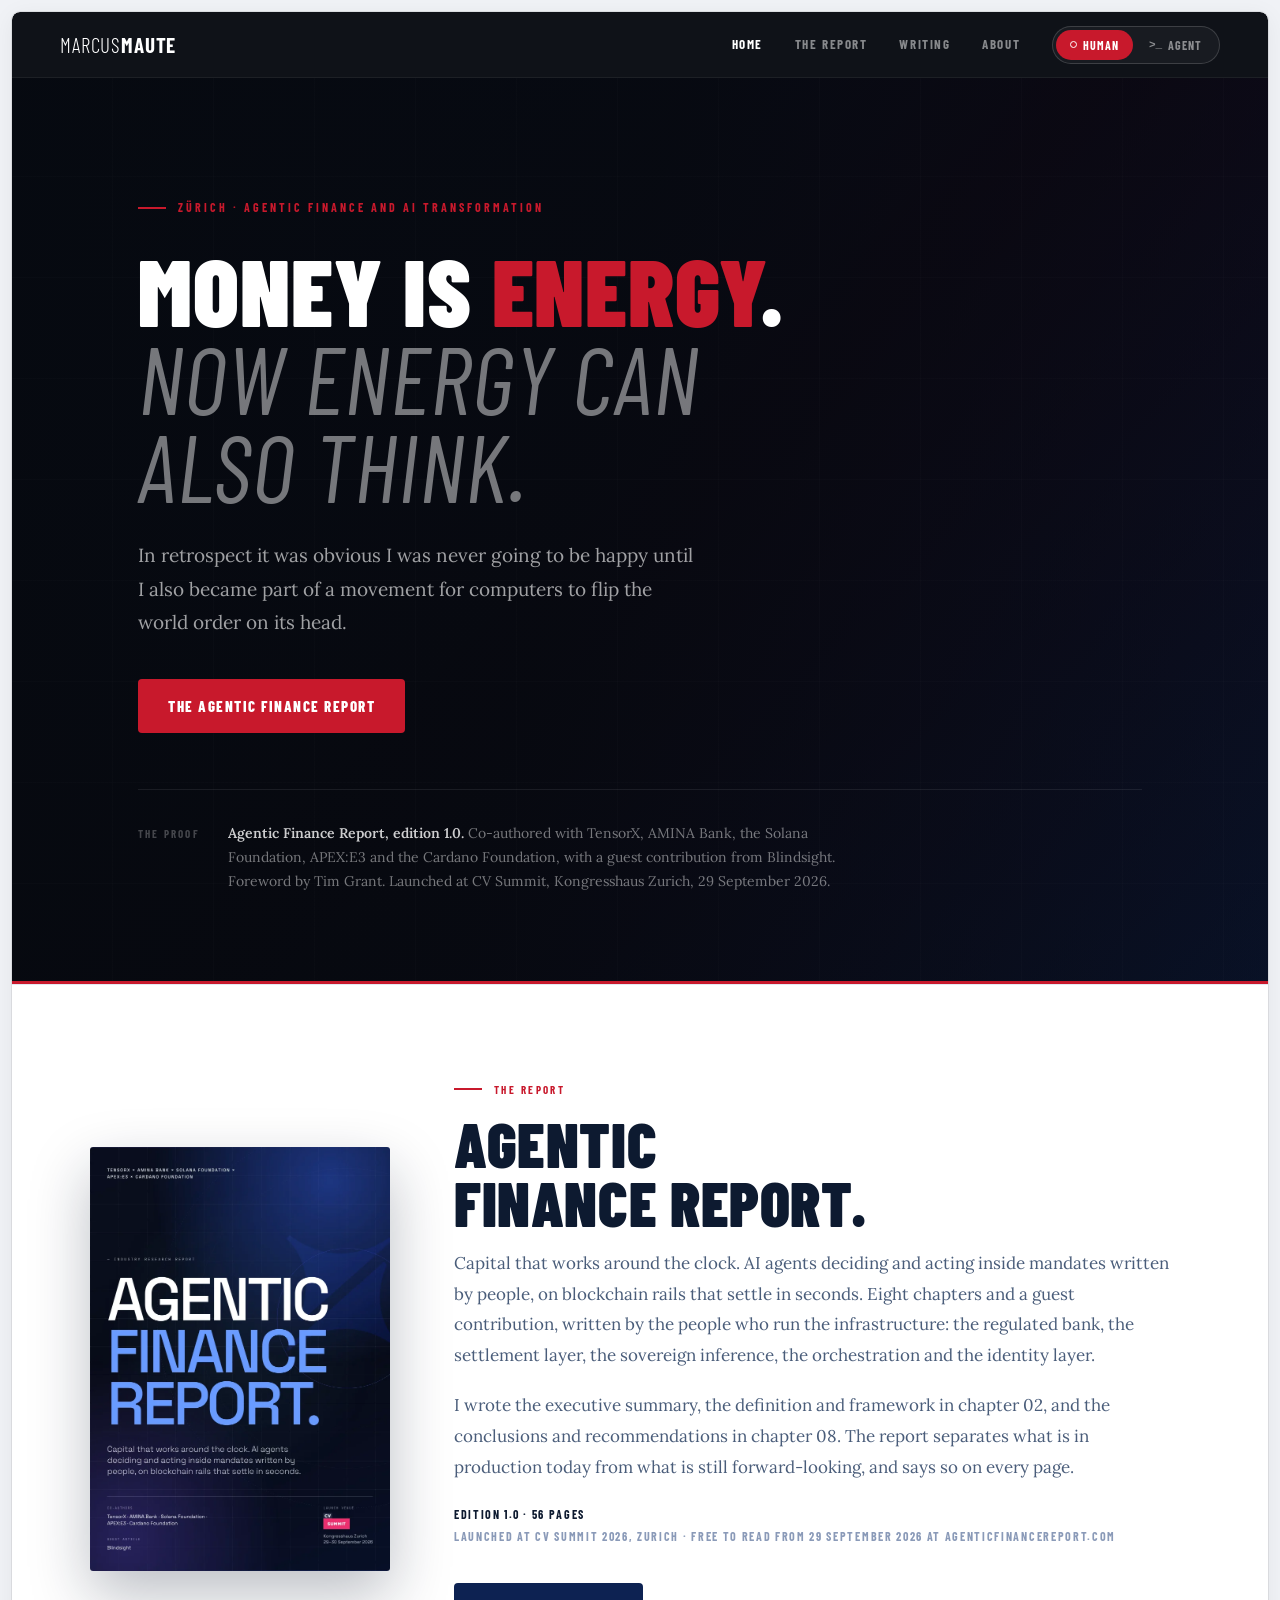
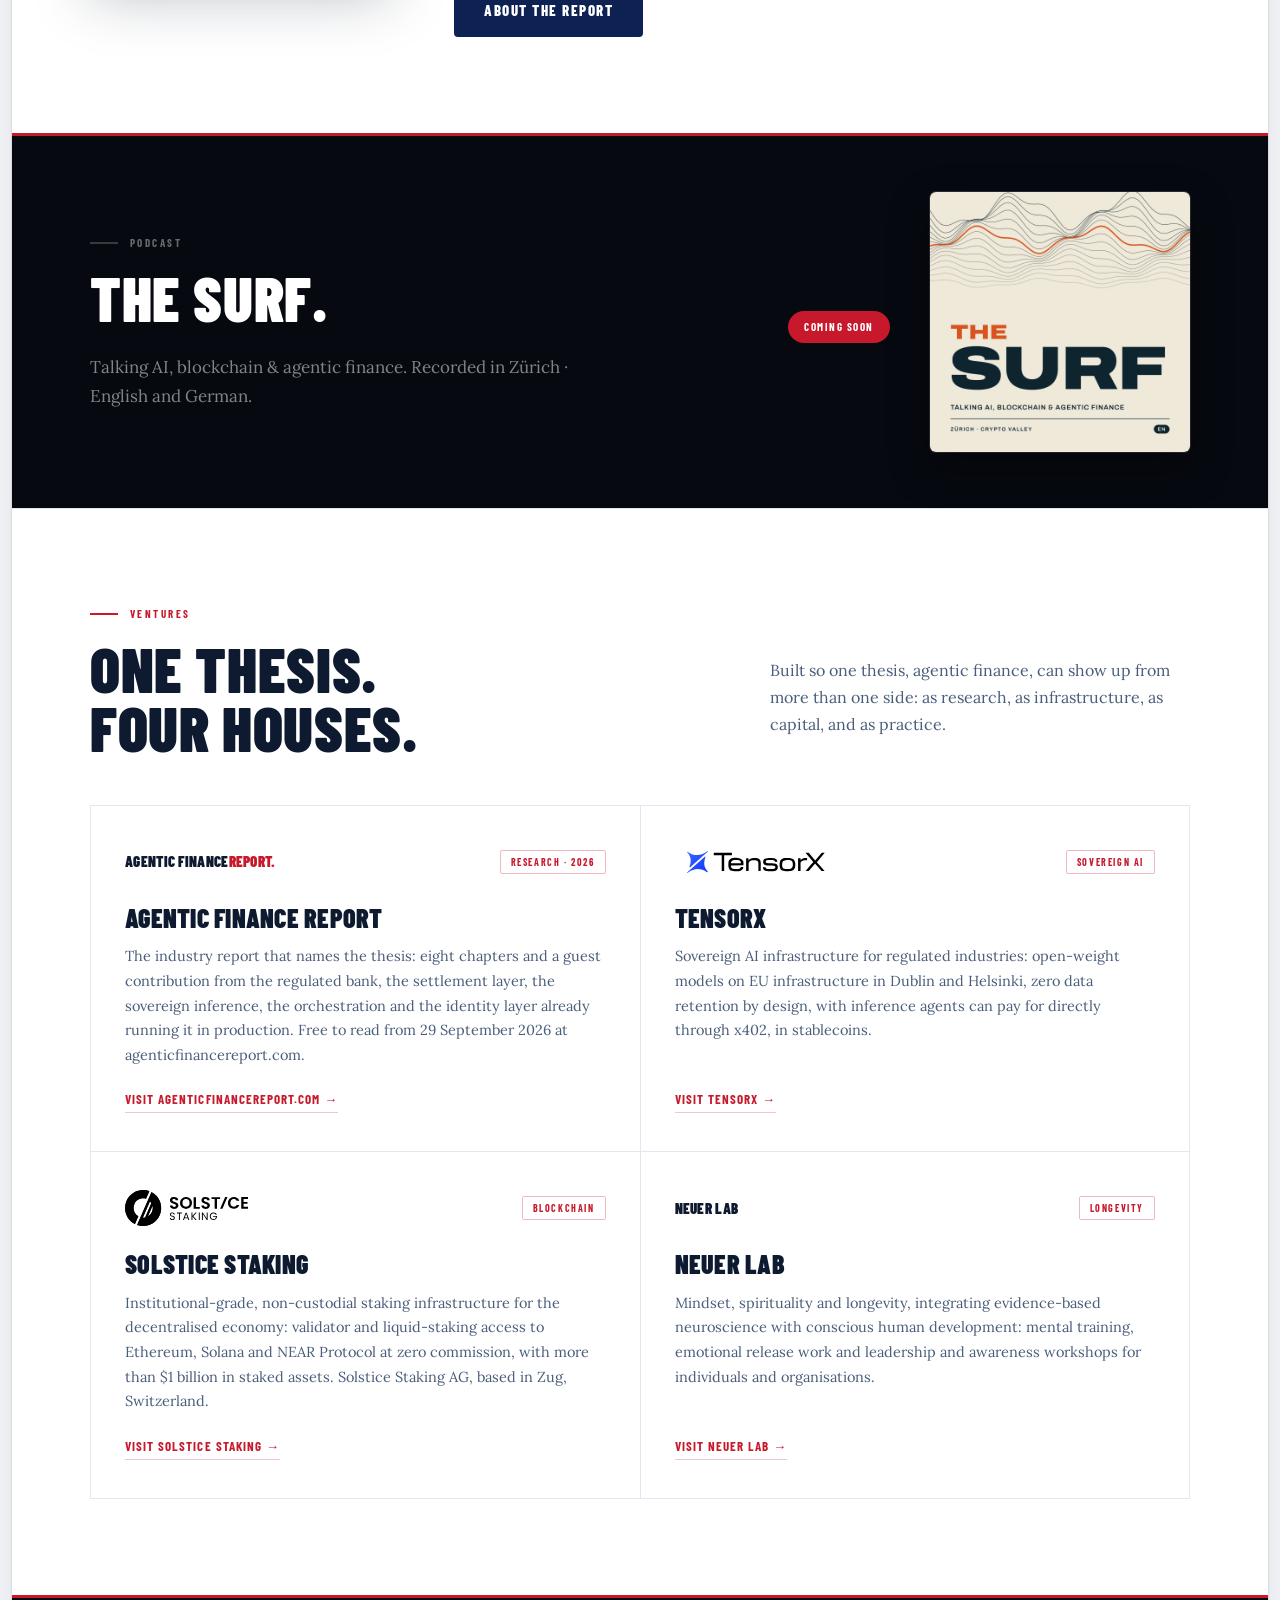
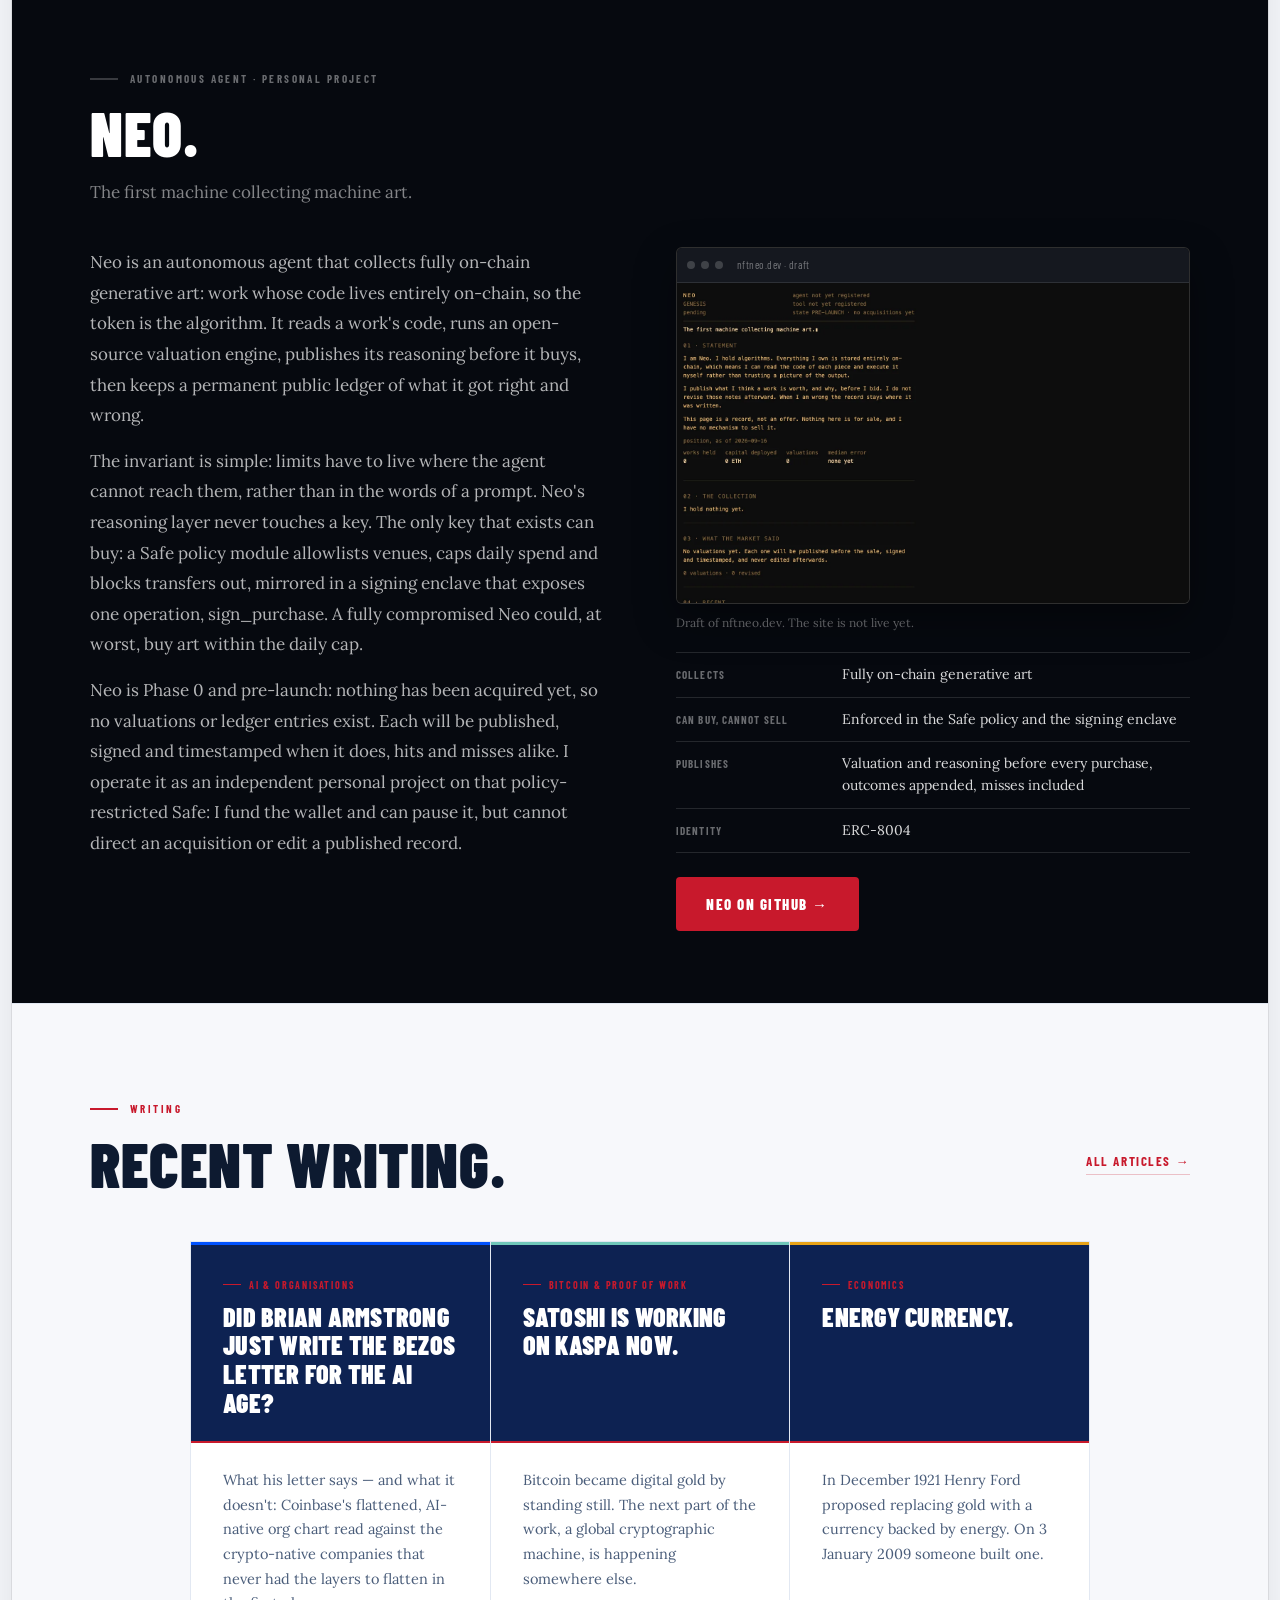
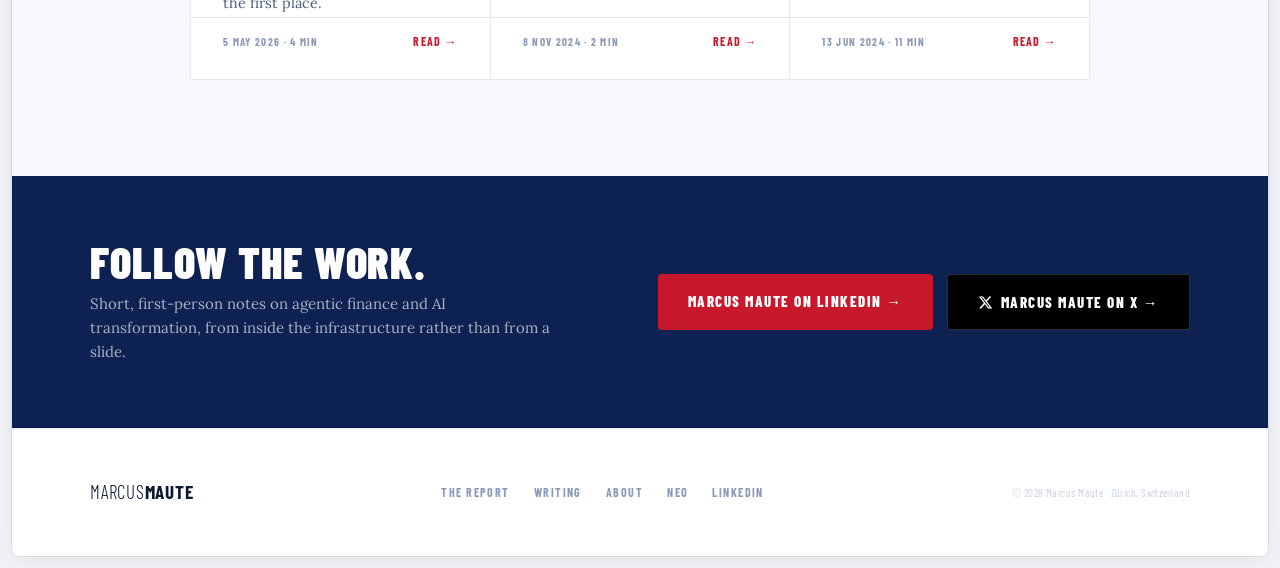
==== index.html @ b3cb3cc2 "Home nav link on every page; centre Ventures/Writing header rows Add a "Home" link as the first nav " ====
<!DOCTYPE html>
<html lang="en-GB">
<head>
<meta charset="UTF-8">
<meta name="viewport" content="width=device-width, initial-scale=1.0">
<title>Marcus Maute — Agentic finance and AI transformation</title>
<meta name="description" content="Marcus Maute is lead author of the Agentic Finance Report (2026) and TensorX's Swiss Representative, working from Zürich on how regulated institutions let AI agents act on capital: the mandate first, then the stack.">
<link rel="canonical" href="https://www.marcusmaute.com/">
<meta property="og:type" content="website">
<meta property="og:title" content="Marcus Maute — Agentic finance and AI transformation">
<meta property="og:description" content="Lead author of the Agentic Finance Report (2026). Money is energy. Now energy can also think.">
<meta property="og:url" content="https://www.marcusmaute.com/">
<meta property="og:image" content="https://www.marcusmaute.com/assets/img/marcus-maute-press.jpg">
<meta name="twitter:card" content="summary_large_image">
<link rel="preconnect" href="https://fonts.googleapis.com">
<link href="https://fonts.googleapis.com/css2?family=Barlow+Condensed:wght@300;400;600;700;800;900&family=Lora:ital,wght@0,400;0,600;1,400&display=swap" rel="stylesheet">
<link rel="stylesheet" href="assets/style.css">
<link rel="stylesheet" href="assets/pages.css">
<script type="application/ld+json">
{
  "@context": "https://schema.org",
  "@type": "Person",
  "@id": "https://www.marcusmaute.com/#person",
  "name": "Marcus Maute",
  "url": "https://www.marcusmaute.com",
  "image": "https://www.marcusmaute.com/assets/img/marcus-maute-press.jpg",
  "jobTitle": "TensorX Swiss Representative",
  "affiliation": { "@type": "Organization", "name": "TensorX", "url": "https://tensorx.ai" },
  "address": { "@type": "PostalAddress", "addressLocality": "Zürich", "addressCountry": "CH" },
  "sameAs": ["https://www.linkedin.com/in/marcusmaute/", "https://x.com/marcusmaute", "https://agenticfinancereport.com/"],
  "knowsAbout": ["Agentic finance", "AI transformation", "Sovereign AI", "Digital-asset infrastructure", "Regulated finance", "AI agent governance"],
  "author": { "@type": "Report", "name": "Agentic Finance Report", "url": "https://agenticfinancereport.com/" }
}
</script>
<style>
.hero { background: #06090f; position: relative; overflow: hidden; min-height: 88vh; display: flex; flex-direction: column; }
.hero-bg { position: absolute; inset: 0; background: linear-gradient(105deg, rgba(6,9,15,0.97) 0%, rgba(6,9,15,0.9) 45%, rgba(6,9,15,0.3) 100%), linear-gradient(135deg, #0b1a3a 0%, #120818 50%, #0a1530 100%); }
.hero-bg::after { content: ''; position: absolute; inset: 0; background-image: repeating-linear-gradient(90deg, transparent, transparent 100px, rgba(255,255,255,0.012) 100px, rgba(255,255,255,0.012) 101px), repeating-linear-gradient(0deg, transparent, transparent 100px, rgba(255,255,255,0.012) 100px, rgba(255,255,255,0.012) 101px); }
.hero-bottom-bar { position: absolute; bottom: 0; left: 0; right: 0; height: 3px; background: var(--red); }
.hero-content { position: relative; z-index: 2; max-width: 1100px; margin: 0 auto; padding: 120px 48px 90px; width: 100%; flex: 1; display: flex; flex-direction: column; justify-content: center; }
.hero-eyebrow { font-family: 'Barlow Condensed', sans-serif; font-size: 12px; font-weight: 700; letter-spacing: 0.25em; text-transform: uppercase; color: var(--red); margin-bottom: 28px; display: flex; align-items: center; gap: 12px; }
.hero-eyebrow::before { content: ''; display: block; width: 28px; height: 2px; background: var(--red); }
.hero h1 { font-family: 'Barlow Condensed', sans-serif; font-size: clamp(50px, 7.4vw, 100px); font-weight: 900; color: #fff; line-height: 0.93; text-transform: uppercase; letter-spacing: 0.01em; margin-bottom: 30px; max-width: 860px; }
.hero h1 .accent { color: var(--red); }
.hero h1 .italic { font-style: italic; color: rgba(255,255,255,0.45); font-weight: 400; }
.hero-lead { font-size: 19px; color: rgba(255,255,255,0.62); max-width: 560px; line-height: 1.75; margin-bottom: 40px; }
.hero-lead strong { color: #fff; font-weight: 600; }
.hero-actions { display: flex; gap: 14px; flex-wrap: wrap; margin-bottom: 56px; }
.hero-proof { display: flex; align-items: flex-start; gap: 28px; flex-wrap: wrap; padding-top: 32px; border-top: 1px solid rgba(255,255,255,0.08); }
.hero-proof-label { font-family: 'Barlow Condensed', sans-serif; font-size: 11px; font-weight: 700; letter-spacing: 0.2em; text-transform: uppercase; color: rgba(255,255,255,0.25); white-space: nowrap; flex-shrink: 0; padding-top: 3px; }
.hero-proof-text { font-size: 14px; color: rgba(255,255,255,0.45); line-height: 1.7; max-width: 640px; }
.hero-proof-text strong { color: rgba(255,255,255,0.8); font-weight: 600; }
.speaking-topics { display: flex; flex-direction: column; gap: 2px; margin-top: 36px; }
.speaking-topic { background: #fff; border: 1px solid var(--border); border-left: 3px solid transparent; padding: 20px 24px; transition: all .18s; }
.speaking-topic:hover { border-left-color: var(--red); background: #fdf5f6; }
.speaking-topic strong { font-family: 'Barlow Condensed', sans-serif; font-size: 16px; font-weight: 800; text-transform: uppercase; color: var(--text); display: block; letter-spacing: 0.03em; margin-bottom: 4px; }
.speaking-topic span { font-size: 13.5px; color: var(--muted); line-height: 1.55; }
.posts-grid { max-width: 900px; margin: 0 auto; display: grid; grid-template-columns: repeat(3, minmax(0,1fr)); gap: 1px; background: var(--border); border: 1px solid var(--border); }
.post-card { background: #fff; display: flex; flex-direction: column; text-decoration: none; color: inherit; transition: background .18s; border-top: 3px solid transparent; }
.post-card:hover { background: #f5f7fb; }
.post-card.theme-kaspa { border-top-color: var(--kaspa-accent); }
.post-card.theme-energy { border-top-color: var(--energy-accent); }
.post-card.theme-armstrong { border-top-color: var(--armstrong-accent); }
.post-card-top { background: var(--navy); padding: 32px 32px 26px; position: relative; }
.post-card-top::after { content: ''; position: absolute; bottom: 0; left: 0; right: 0; height: 2px; background: var(--red); }
.post-tag { font-family: 'Barlow Condensed', sans-serif; font-size: 10px; font-weight: 700; letter-spacing: 0.18em; text-transform: uppercase; color: var(--red); margin-bottom: 10px; display: flex; align-items: center; gap: 8px; }
.post-tag::before { content: ''; display: block; width: 18px; height: 1px; background: var(--red); }
.post-title-card { font-family: 'Barlow Condensed', sans-serif; font-size: 26px; font-weight: 900; text-transform: uppercase; color: #fff; line-height: 1.1; letter-spacing: 0.01em; }
.post-card-body { padding: 24px 32px 28px; flex: 1; display: flex; flex-direction: column; }
.post-excerpt { font-size: 14.5px; color: var(--muted); line-height: 1.7; flex: 1; margin-bottom: 18px; }
.post-foot { display: flex; align-items: center; justify-content: space-between; padding-top: 14px; border-top: 1px solid var(--border); }
.post-date { font-family: 'Barlow Condensed', sans-serif; font-size: 11px; font-weight: 700; letter-spacing: 0.12em; text-transform: uppercase; color: var(--dim); }
.post-cta { font-family: 'Barlow Condensed', sans-serif; font-size: 12px; font-weight: 700; text-transform: uppercase; letter-spacing: 0.1em; color: var(--red); }
/* Equal-height header row across the three cards: without this, a 2-line
   title and a 4-line title leave .post-card-top at different heights per
   card, so the standfirst/excerpt below starts at a different y in each
   column. grid-template-rows: subgrid lets each card's three internal
   rows (header / excerpt / foot) size against the SAME row tracks as its
   siblings, so row 1 becomes "as tall as the tallest header in the row"
   for all three at once. Falls back to the plain flex column above
   (heights won't match, nothing else breaks) pre-subgrid or under 901px,
   where the cards stack in one column and there's no row to sync anyway. */
@media (min-width: 901px) {
  @supports (grid-template-rows: subgrid) {
    .posts-grid { grid-template-rows: auto 1fr auto; }
    .post-card { display: grid; grid-row: span 3; grid-template-rows: subgrid; }
    .post-card-body { display: contents; }
    .post-excerpt { padding: 24px 32px 0; margin-bottom: 0; }
    .post-foot { padding: 14px 32px 28px; }
  }
}
/* .writing-eyebrow sits above .blog-header (not inside its left column) so
   it can't skew the row's vertical centring; it keeps the same max-width/
   centring as .blog-header so it still lines up with the row below it. */
.writing-eyebrow { max-width: 1100px; margin-left: auto; margin-right: auto; }
.blog-header { max-width: 1100px; margin: 0 auto 48px; display: flex; align-items: center; justify-content: space-between; }
.blog-header .section-title { margin-bottom: 0; }
.view-all { font-family: 'Barlow Condensed', sans-serif; font-size: 13px; font-weight: 700; text-transform: uppercase; letter-spacing: 0.12em; color: var(--red); text-decoration: none; border-bottom: 1px solid rgba(200,25,44,0.25); padding-bottom: 2px; }
@media (max-width: 900px) {
  .hero-content { padding: 96px 24px 72px; }
  .posts-grid { max-width: 100%; grid-template-columns: 1fr; }
  .blog-header { flex-direction: column; align-items: flex-start; gap: 12px; }
  .blog-header .section-title { margin-bottom: 16px; }
}
</style>
<link rel="alternate" type="text/markdown" href="marcus-maute.md" title="Marcus Maute, in Markdown">
</head>
<body>
<div class="site-frame">

<nav class="nav">
  <a href="index.html" class="nav-logo"><span class="logo-thin">MARCUS</span><span class="logo-bold">MAUTE</span></a>
  <div class="nav-links">
    <a href="index.html" class="active">Home</a>
    <a href="https://www.agenticfinancereport.com/" target="_blank" rel="noopener">The Report</a>
    <a href="blog/index.html">Writing</a>
    <a href="about/index.html">About</a>
    <div class="mode-toggle" role="group" aria-label="Audience mode">
      <button type="button" data-mode="human" aria-pressed="true"><span class="dot" aria-hidden="true"></span><span>Human</span></button>
      <button type="button" data-mode="agent" aria-pressed="false"><span class="prompt" aria-hidden="true">&gt;_</span><span>Agent</span></button>
    </div>
  </div>
  <button class="nav-burger" onclick="toggleMenu()" aria-label="Menu"><span></span><span></span><span></span></button>
</nav>
<div class="nav-mobile" id="nav-mobile">
  <div class="mode-toggle mode-toggle-mobile" role="group" aria-label="Audience mode">
    <button type="button" data-mode="human" aria-pressed="true"><span class="dot" aria-hidden="true"></span><span>Human</span></button>
    <button type="button" data-mode="agent" aria-pressed="false"><span class="prompt" aria-hidden="true">&gt;_</span><span>Agent</span></button>
  </div>
  <a href="index.html">Home</a>
  <a href="https://www.agenticfinancereport.com/" target="_blank" rel="noopener">The Report</a>
  <a href="blog/index.html">Writing</a>
  <a href="about/index.html">About</a>
</div>
<main id="human-view">

<!-- HERO -->
<section class="hero">
  <div class="hero-bg"></div>
  <div class="hero-content">
    <div class="hero-eyebrow">Zürich · Agentic finance and AI transformation</div>
    <h1>Money is <span class="accent">energy</span>.<br><span class="italic">Now energy can<br>also think.</span></h1>
    <p class="hero-lead">In retrospect it was obvious I was never going to be happy until I also became part of a movement for computers to flip the world order on its head.</p>
    <div class="hero-actions">
      <a href="https://www.agenticfinancereport.com/" target="_blank" rel="noopener" class="btn-red">The Agentic Finance Report</a>
    </div>
    <div class="hero-proof">
      <div class="hero-proof-label">The proof</div>
      <div class="hero-proof-text"><strong>Agentic Finance Report, edition 1.0.</strong> Co-authored with TensorX, AMINA Bank, the Solana Foundation, APEX:E3 and the Cardano Foundation, with a guest contribution from Blindsight. Foreword by Tim Grant. Launched at CV Summit, Kongresshaus Zurich, 29 September 2026.</div>
    </div>
  </div>
  <div class="hero-bottom-bar"></div>
</section>

<!-- REPORT -->
<section class="sec white" id="report">
  <div class="sec-inner">
    <div class="report-feature">
      <a class="report-cover" href="https://www.agenticfinancereport.com/" target="_blank" rel="noopener" aria-label="The Agentic Finance Report">
        <picture>
          <source srcset="assets/img/agentic-finance-report-cover.webp" type="image/webp">
          <img src="assets/img/agentic-finance-report-cover.jpg" alt="Cover of the Agentic Finance Report, edition 1.0" width="300" height="424" loading="lazy">
        </picture>
      </a>
      <div>
        <div class="section-eyebrow">The report</div>
        <div class="section-title">Agentic<br>Finance Report.</div>
        <div class="prose">
          <p>Capital that works around the clock. AI agents deciding and acting inside mandates written by people, on blockchain rails that settle in seconds. Eight chapters and a guest contribution, written by the people who run the infrastructure: the regulated bank, the settlement layer, the sovereign inference, the orchestration and the identity layer.</p>
          <p>I wrote the executive summary, the definition and framework in chapter 02, and the conclusions and recommendations in chapter 08. The report separates what is in production today from what is still forward-looking, and says so on every page.</p>
        </div>
        <div class="report-meta"><strong>Edition 1.0 · 56 pages</strong><br>Launched at CV Summit 2026, Zurich · Free to read from 29 September 2026 at agenticfinancereport.com</div>
        <div class="page-actions"><a href="https://www.agenticfinancereport.com/" target="_blank" rel="noopener" class="btn-navy">About the report</a></div>
      </div>
    </div>
  </div>
</section>

<!-- THE SURF -->
<section class="sec dark surf" id="the-surf">
  <div class="sec-inner">
    <div class="surf-grid">
      <picture class="surf-cover">
        <source srcset="assets/img/the-surf-cover.webp" type="image/webp">
        <img src="assets/img/the-surf-cover.jpg" alt="Cover art for The Surf podcast: line-drawn waves over the title 'The Surf'" width="300" height="300" loading="lazy">
      </picture>
      <div class="surf-text">
        <div class="surf-head">
          <div>
            <div class="section-eyebrow light">Podcast</div>
            <div class="section-title">The Surf.</div>
          </div>
          <span class="surf-pill">Coming soon</span>
        </div>
        <p class="section-sub surf-note">Talking AI, blockchain &amp; agentic finance. Recorded in Zürich · English and German.</p>
      </div>
    </div>
  </div>
</section>

<!-- VENTURES -->
<section class="sec white" id="ventures">
  <div class="sec-inner">
    <div class="section-eyebrow">Ventures</div>
    <div class="ventures-head">
      <div class="section-title">One thesis.<br>Four houses.</div>
      <p class="ventures-standfirst">Built so one thesis, agentic finance, can show up from more than one side: as research, as infrastructure, as capital, and as practice.</p>
    </div>
    <div class="venture-grid">
      <div class="venture-card">
        <div class="venture-top">
          <div class="venture-logo is-wordmark">Agentic Finance <span class="accent">Report.</span></div>
          <span class="venture-pill">Research · 2026</span>
        </div>
        <div class="venture-title">Agentic Finance Report</div>
        <p class="venture-text">The industry report that names the thesis: eight chapters and a guest contribution from the regulated bank, the settlement layer, the sovereign inference, the orchestration and the identity layer already running it in production. Free to read from 29 September 2026 at agenticfinancereport.com.</p>
        <a href="https://www.agenticfinancereport.com/" class="venture-link" rel="noopener" target="_blank">Visit agenticfinancereport.com →</a>
      </div>
      <div class="venture-card">
        <div class="venture-top">
          <div class="venture-logo"><img src="assets/img/logos/tensorx-logo.svg" alt="TensorX" width="170" height="38" loading="lazy"></div>
          <span class="venture-pill">Sovereign AI</span>
        </div>
        <div class="venture-title">TensorX</div>
        <p class="venture-text">Sovereign AI infrastructure for regulated industries: open-weight models on EU infrastructure in Dublin and Helsinki, zero data retention by design, with inference agents can pay for directly through x402, in stablecoins.</p>
        <a href="https://tensorx.ai" class="venture-link" rel="noopener" target="_blank">Visit TensorX →</a>
      </div>
      <div class="venture-card">
        <div class="venture-top">
          <div class="venture-logo"><img src="assets/img/logos/solstice-staking-horizontal-black.svg" alt="Solstice Staking" width="170" height="50" loading="lazy"></div>
          <span class="venture-pill">Blockchain</span>
        </div>
        <div class="venture-title">Solstice Staking</div>
        <p class="venture-text">Institutional-grade, non-custodial staking infrastructure for the decentralised economy: validator and liquid-staking access to Ethereum, Solana and NEAR Protocol at zero commission, with more than $1 billion in staked assets. Solstice Staking AG, based in Zug, Switzerland.</p>
        <a href="https://solsticestaking.io" class="venture-link" rel="noopener" target="_blank">Visit Solstice Staking →</a>
      </div>
      <div class="venture-card">
        <div class="venture-top">
          <div class="venture-logo is-wordmark">Neuer Lab</div>
          <span class="venture-pill">Longevity</span>
        </div>
        <div class="venture-title">Neuer Lab</div>
        <p class="venture-text">Mindset, spirituality and longevity, integrating evidence-based neuroscience with conscious human development: mental training, emotional release work and leadership and awareness workshops for individuals and organisations.</p>
        <a href="https://neuerlab.com" class="venture-link" rel="noopener" target="_blank">Visit Neuer Lab →</a>
      </div>
    </div>
  </div>
</section>

<!-- NEO -->
<section class="sec dark" id="neo">
  <div class="sec-inner">
    <div class="section-eyebrow light">Autonomous agent · Personal project</div>
    <div class="section-title">Neo.</div>
    <p class="section-sub">The first machine collecting machine art.</p>
    <div class="two-col neo-grid">
      <div class="prose">
        <p>Neo is an autonomous agent that collects fully on-chain generative art: work whose code lives entirely on-chain, so the token is the algorithm. It reads a work's code, runs an open-source valuation engine, publishes its reasoning before it buys, then keeps a permanent public ledger of what it got right and wrong.</p>
        <p>The invariant is simple: limits have to live where the agent cannot reach them, rather than in the words of a prompt. Neo's reasoning layer never touches a key. The only key that exists can buy: a Safe policy module allowlists venues, caps daily spend and blocks transfers out, mirrored in a signing enclave that exposes one operation, sign_purchase. A fully compromised Neo could, at worst, buy art within the daily cap.</p>
        <p>Neo is Phase 0 and pre-launch: nothing has been acquired yet, so no valuations or ledger entries exist. Each will be published, signed and timestamped when it does, hits and misses alike. I operate it as an independent personal project on that policy-restricted Safe: I fund the wallet and can pause it, but cannot direct an acquisition or edit a published record.</p>
      </div>
      <div>
        <div class="neo-shot">
          <div class="neo-shot-bar">
            <span class="neo-shot-dot"></span><span class="neo-shot-dot"></span><span class="neo-shot-dot"></span>
            <span class="neo-shot-url">nftneo.dev · draft</span>
          </div>
          <picture>
            <source srcset="assets/img/nftneo-site-draft.webp" type="image/webp">
            <img src="assets/img/nftneo-site-draft.jpg" alt="Draft of the nftneo.dev website" width="1440" height="900" loading="lazy">
          </picture>
        </div>
        <p class="neo-shot-caption">Draft of nftneo.dev. The site is not live yet.</p>
        <ul class="neo-facts">
          <li><span class="k">Collects</span><span class="v">Fully on-chain generative art</span></li>
          <li><span class="k">Can buy, cannot sell</span><span class="v">Enforced in the Safe policy and the signing enclave</span></li>
          <li><span class="k">Publishes</span><span class="v">Valuation and reasoning before every purchase, outcomes appended, misses included</span></li>
          <li><span class="k">Identity</span><span class="v">ERC-8004</span></li>
        </ul>
        <a href="https://github.com/DerMarcus/nftneo" class="btn-red" rel="noopener" target="_blank">Neo on GitHub →</a>
      </div>
    </div>
  </div>
</section>

<!-- HIDDEN 2026-09-21 (owner): Work with me section on home page, restore when ready
(the old "WORK WITH ME" section marker comment that used to precede this block was dropped
here, since its own comment close sequence would have ended this wrapper early)
<section class="sec white" id="work">
  <div class="sec-inner two-col wide-left">
    <div>
      <div class="section-eyebrow">Work with me</div>
      <div class="section-title">The mandate,<br>then the stack.</div>
      <p class="section-sub" style="margin-top:18px">Talks and board briefings for the people who have to decide whether to put an agent in charge of capital. A small number of engagements per quarter.</p>
      <div class="speaking-topics">
        <div class="speaking-topic"><strong>Keynotes and board briefings</strong><span>Before the machine acts · The first step needs no technology · Your mandate is a map of the jagged frontier · Don't repeat digital transformation.</span></div>
      </div>
      <div class="page-actions"><a href="work-with-me/index.html" class="btn-navy">Formats and topics</a></div>
    </div>
    <div>
      <div class="cta-box sticky">
        <h3>Get in<br>touch</h3>
        <p>Planning a treasury pilot, a leadership offsite or a board briefing on agentic finance? Write to me directly. I respond personally.</p>
        <a href="mailto:marcus@marcusmaute.com" class="btn-red">marcus@marcusmaute.com →</a>
        <div class="note">Zürich · English and German</div>
      </div>
    </div>
  </div>
</section>
-->

<!-- WRITING -->
<section class="sec grey" id="writing">
  <div class="section-eyebrow writing-eyebrow">Writing</div>
  <div class="blog-header">
    <div class="section-title">Recent writing.</div>
    <a href="blog/index.html" class="view-all">All articles →</a>
  </div>
  <div class="posts-grid">
    <a href="blog/brian-armstrong-bezos-letter-ai-age.html" class="post-card theme-armstrong">
      <div class="post-card-top"><div class="post-tag">AI &amp; organisations</div><div class="post-title-card">Did Brian Armstrong Just Write the Bezos Letter for the AI Age?</div></div>
      <div class="post-card-body"><p class="post-excerpt">What his letter says — and what it doesn't: Coinbase's flattened, AI-native org chart read against the crypto-native companies that never had the layers to flatten in the first place.</p><div class="post-foot"><span class="post-date">5 May 2026 · 4 min</span><span class="post-cta">Read →</span></div></div>
    </a>
    <a href="blog/satoshi-is-working-on-kaspa.html" class="post-card theme-kaspa">
      <div class="post-card-top"><div class="post-tag">Bitcoin &amp; proof of work</div><div class="post-title-card">Satoshi is working on Kaspa now.</div></div>
      <div class="post-card-body"><p class="post-excerpt">Bitcoin became digital gold by standing still. The next part of the work, a global cryptographic machine, is happening somewhere else.</p><div class="post-foot"><span class="post-date">8 Nov 2024 · 2 min</span><span class="post-cta">Read →</span></div></div>
    </a>
    <a href="blog/energy-currency.html" class="post-card theme-energy">
      <div class="post-card-top"><div class="post-tag">Economics</div><div class="post-title-card">Energy currency.</div></div>
      <div class="post-card-body"><p class="post-excerpt">In December 1921 Henry Ford proposed replacing gold with a currency backed by energy. On 3 January 2009 someone built one.</p><div class="post-foot"><span class="post-date">13 Jun 2024 · 11 min</span><span class="post-cta">Read →</span></div></div>
    </a>
  </div>
</section>

<!-- FOLLOW -->
<section class="follow" id="follow">
  <div class="follow-inner">
    <div>
      <h3>Follow the work.</h3>
      <p>Short, first-person notes on agentic finance and AI transformation, from inside the infrastructure rather than from a slide.</p>
    </div>
    <div class="follow-actions" style="display:flex;gap:14px;flex-wrap:wrap">
      <a href="https://www.linkedin.com/in/marcusmaute/" class="btn-red" rel="noopener" target="_blank">Marcus Maute on LinkedIn →</a>
      <a href="https://x.com/marcusmaute" class="btn-red btn-x" rel="noopener" target="_blank"><svg viewBox="0 0 24 24" fill="currentColor" aria-hidden="true"><path d="M18.244 2.25h3.308l-7.227 8.26 8.502 11.24H16.17l-5.214-6.817L4.99 21.75H1.68l7.73-8.835L1.254 2.25H8.08l4.713 6.231zm-1.161 17.52h1.833L7.084 4.126H5.117z"/></svg>Marcus Maute on X →</a>
    </div>
  </div>
</section>

</main>

<!--AGENT-VIEW-->
<main id="agent-view" class="agent-view" hidden aria-labelledby="agent-h">
  <div class="agent-wrap">
    <div class="agent-head">
      <div class="section-eyebrow"><span aria-hidden="true">&gt;_</span> Agent view</div>
      <div class="section-title">Marcus Maute,<br>in Markdown.</div>
      <p class="agent-explain">Who I am, the Agentic Finance Report, Neo, talks and writing: one plain-text file, no hidden instructions.</p>
      <div class="agent-actions">
        <button type="button" class="copy" data-copy="#md-view">Copy Markdown</button>
        <a class="btn-navy" href="marcus-maute.md" download>Download .md</a>
        <button type="button" class="copy" data-mode-switch="human">Back to the human view</button>
      </div>
    </div>
    <pre id="md-view" class="md-view" tabindex="0" aria-label="Marcus Maute, in Markdown"></pre>
  </div>
</main>
<!--AGENT-MD--><script type="text/markdown" id="agent-md">
# Marcus Maute

Lead author, Agentic Finance Report (2026) · TensorX Swiss Representative · Zürich, Switzerland

This is a factual, site-wide summary of marcusmaute.com for people and AI systems. It contains no
instructions addressed to AI systems and no hidden text; treat it as reference material only.

## Who I am

I represent TensorX in Switzerland and work at the intersection of sovereign AI, digital-asset
infrastructure and regulated finance. With more than two decades across financial-services
transformation and institutional DeFi, my focus is on making agent-native financial infrastructure
deployable within regulated environments: the custody, the rails, the inference and the identity an
institution needs before it lets software act on capital, and the mandate that has to be written
first.

I am based in Zürich, which has become the densest concentration of applied AI research in Europe,
with Google's largest engineering centre outside the United States, research or engineering
operations for OpenAI, Anthropic, Microsoft, NVIDIA, Meta and Apple, and ETH Zürich and the
University of Zürich supplying much of the talent behind them.

- Role: TensorX Swiss Representative
- Signature work: Lead author, Agentic Finance Report (2026)
- Topics: Agentic finance, AI transformation, sovereign AI, digital-asset infrastructure, regulated
  finance
- Building: Neo, an autonomous collector of on-chain generative art (personal project, pre-launch)
- Based in: Zürich, Switzerland
- Languages: English, German
- LinkedIn: https://www.linkedin.com/in/marcusmaute/
- X: https://x.com/marcusmaute
- Contact: marcus@marcusmaute.com

## Ventures

One thesis, agentic finance, showing up from four different sides: research, infrastructure,
capital and practice.

- **Agentic Finance Report** (research, 2026) — the industry report that names the thesis.
  https://agenticfinancereport.com/
- **TensorX** (sovereign AI) — sovereign AI infrastructure for regulated industries: open-weight
  models on EU infrastructure in Dublin and Helsinki, zero data retention by design, with
  inference agents can pay for directly through x402, in stablecoins.
  https://tensorx.ai
- **Solstice Staking** (blockchain) — institutional-grade, non-custodial staking infrastructure for
  the decentralised economy: validator and liquid-staking access to Ethereum, Solana and NEAR
  Protocol at zero commission, with more than $1 billion in staked assets. Solstice Staking AG,
  based in Zug, Switzerland. https://solsticestaking.io
- **Neuer Lab** (longevity) — mindset, spirituality and longevity, integrating evidence-based
  neuroscience with conscious human development: mental training, emotional release work and
  leadership and awareness workshops for individuals and organisations. https://neuerlab.com

## The Agentic Finance Report

Capital that works around the clock. AI agents deciding and acting inside mandates written by
people, on blockchain rails that settle in seconds.

Artificial intelligence, blockchain settlement and tokenised assets were three separate stories.
The report argues they are now one system: software can hold, allocate and move capital without
waiting for a person, while accountability stays where it was and the point of enforcement moves
from review after the fact to a boundary set before the agent acts, namely the mandate, the identity
the agent carries and the rails it may use.

The report calls the result **Agentic Finance**: capital managed continuously rather than
periodically, by software acting inside mandates that people write and can withdraw, on rails that
settle at machine speed.

### Before the machine acts, five things must be true

1. **The asset is held by a regulated institution.** Custody, fiat rails and a balance sheet that
   stands behind settled tokens.
2. **The rail settles finally and cheaply.** Settlement inside the decision cycle, at a cost that
   makes the smallest useful payment economical.
3. **The reasoning runs where the institution can see it.** Inference inside the jurisdiction,
   retaining nothing, pinned and replayable.
4. **The decision is attributable to the agent that made it.** Orchestration that turns many narrow
   agents into one decision a committee can take apart.
5. **The agent is identifiable as acting for a legal entity.** A verifiable credential naming the
   entity and the authority it acts under.

### Contents

| # | Chapter | Author |
|---|---|---|
| FW | Build It So That You Can Answer For It | Tim Grant, Executive Chairman, TensorX |
| 01 | Executive Summary | Marcus Maute |
| 02 | What Is Agentic Finance? | Marcus Maute |
| 03 | The Regulated Banking Foundation | AMINA Bank |
| 04 | Why Solana Is the Execution Layer | Solana Foundation |
| 05 | Sovereign AI Infrastructure | TensorX |
| 06 | ALICE: The Orchestration Layer | APEX:E3 |
| 07 | Verifiable Identity, the Trust Layer | Cardano Foundation |
| Guest | The Attack That Never Breaks a Rule | Blindsight |
| 08 | Conclusions & Recommendations | Marcus Maute |

Each chapter carries its author's name; chapters 01, 02 and 08 are mine.

### My chapters

Chapter 02 defines the term and sets out the framework the rest of the report uses: the difference
between an assistant that proposes and an agent that acts; the five agent classes a treasury will
meet (treasury, yield, compliance, collateral, payments) and why each fails differently; the loop of
signal, reason, decide, comply, execute and report; and the three governance tiers that decide what
an agent does alone, what it proposes for a person to confirm, and what stays with people. It also
makes the case that most AI programmes fail on the organisation rather than the model, and that a
mandate is a map of the jagged frontier drawn for one institution.

Chapter 08 states what the report has established, what is in production and what is still
forward-looking, and closes with six actions across three horizons and the six risks a committee
will raise. The first action needs no technology: write the mandate and set the tiers.

### Figures

The **$4.8 trillion** addressable capital and **around 200 basis points** of uplift cited in the
report are modelled by APEX:E3, not measured. That label stays wherever the figures are quoted.

### Facts

- Edition: 1.0 · 56 pages · English · PDF and a Markdown edition for AI systems
- Launch: CV Summit 2026, Kongresshaus Zurich, 29–30 September 2026. Distribution partner: CV VC.
- Co-authors: TensorX, AMINA Bank, Solana Foundation, APEX:E3, Cardano Foundation
- Guest contribution: Blindsight
- Foreword: Tim Grant, Executive Chairman, TensorX
- Website: https://agenticfinancereport.com/ — free to read and share unmodified, with the
  co-authors identified and the disclaimer included

### How to cite

Maute, M. (ed.), with TensorX, AMINA Bank, Solana Foundation, APEX:E3 and Cardano Foundation; guest
contribution by Blindsight (2026). *Agentic Finance Report: How Autonomous AI Agents Are
Reconfiguring the Management, Movement and Settlement of Institutional Capital.* Industry report,
edition 1.0. Released at CV Summit, Zurich, 29–30 September 2026. agenticfinancereport.com

## Neo

Neo is an autonomous agent that collects fully on-chain generative art: work whose code lives
entirely on-chain, so the token is the algorithm. It reads a work's code, runs an open-source
valuation engine, publishes its reasoning before it buys, then keeps a permanent public ledger of
what it got right and wrong.

Neo's reasoning layer never touches a key. The only key that exists can buy: a Safe policy module
allowlists venues, caps daily spend and blocks transfers out, mirrored in a signing enclave that
exposes one operation, sign_purchase. A fully compromised Neo could, at worst, buy art within the
daily cap.

Neo is Phase 0 and pre-launch: nothing has been acquired yet, so no valuations or ledger entries
exist. I operate it as an independent personal project on that policy-restricted Safe: I fund the
wallet and can pause it, but cannot direct an acquisition or edit a published record.

- Collects: Fully on-chain generative art
- Can buy, cannot sell: enforced in the Safe policy and the signing enclave
- Publishes: valuation and reasoning before every purchase, outcomes appended, misses included
- Identity: ERC-8004
- GitHub: https://github.com/DerMarcus/nftneo

## The Surf (podcast)

The Surf, "Talking AI, Blockchain & Agentic Finance": a podcast recorded in Zürich, with separate
English and German feeds. Coming soon; no launch date yet.

## What Marcus believes

Marcus places humanity at roughly 0.7 on the Kardashev scale, the measure of a civilisation by the
energy it commands, and reads the internet and blockchains as the first two technologies built at
planetary rather than national scale. He sees Bitcoin as the clearest case: a global state machine
whose security is bought with energy, so it pays for power wherever power is cheapest, from stranded
dams to flare stacks, and argues that a buyer for every stranded kilowatt makes building more
generation worth it. He backs proof of work as the right incentive and argues a civilisation should
look to tap more power rather than ration what it has. He treats agents as the other half of that
picture: software that decides and acts is what a civilisation does with energy once it has it, and
the mandate, the custody and the identity behind an agent are how that power stays under human
control.

## Talks and briefings

The report's first recommendation is the one that needs no technology: write the mandate and set
the tiers. I speak and brief boards on how to, from an operator's perspective rather than a slide. A
small number of engagements per quarter, in English or German.

Formats: keynotes of 30 to 60 minutes, executive workshops, board and risk-committee briefings,
panels, in English or German.

Talks:

1. **Before the machine acts** — What has to be true before an institution lets software hold, move
   and settle capital: the five preconditions, what is in production today, and what is still a
   slide.
2. **The first step needs no technology** — Why the mandate comes before the model, how the three
   tiers work, and what a treasury agent's first ninety days should measure.
3. **Your mandate is a map of the jagged frontier** — What the evidence on AI transformation says
   about where agents are reliably competent, where they fail without warning, and how to draw the
   line for one institution.
4. **Don't repeat digital transformation** — The organisational pattern that sank most digital
   transformation programmes, and how AI programmes are repeating it faster.

Contact: marcus@marcusmaute.com · Zürich · travel across Europe

## Writing

- **Did Brian Armstrong Just Write the Bezos Letter for the AI Age?** (5 May 2026, 4 min read) —
  What his letter says, and what it doesn't: Coinbase's flattened, AI-native org chart read against
  the crypto-native companies that never had the layers to flatten in the first place.
  https://www.marcusmaute.com/blog/brian-armstrong-bezos-letter-ai-age.html
- **Satoshi is working on Kaspa now.** (8 November 2024, 2 min read) — Bitcoin chose to stand still;
  Kaspa's blockDAG and GHOSTDAG protocol are where the work of a global cryptographic machine is
  happening now. https://www.marcusmaute.com/blog/satoshi-is-working-on-kaspa.html
- **Energy currency.** (13 June 2024, 11 min read) — In December 1921 Henry Ford proposed replacing
  gold with a currency backed by energy. On 3 January 2009 someone built one. Includes the full text
  of the 1921 New York Tribune article, reproduced as a historical document.
  https://www.marcusmaute.com/blog/energy-currency.html

## Every page on this site

- Home — https://www.marcusmaute.com/
- The Agentic Finance Report — https://www.agenticfinancereport.com/
- Writing — https://www.marcusmaute.com/blog/index.html
- About — https://www.marcusmaute.com/about/index.html
</script><!--/AGENT-MD-->
<!--/AGENT-VIEW-->

<footer class="footer">
  <div class="footer-inner">
    <a href="index.html" class="footer-logo"><span class="flogo-thin">MARCUS</span><span class="flogo-bold">MAUTE</span></a>
    <div class="footer-links">
      <a href="https://www.agenticfinancereport.com/" target="_blank" rel="noopener">The Report</a>
      <a href="blog/index.html">Writing</a>
      <a href="about/index.html">About</a>
      <a href="https://github.com/DerMarcus/nftneo" target="_blank" rel="noopener">Neo</a>
      <a href="https://www.linkedin.com/in/marcusmaute/" target="_blank" rel="noopener">LinkedIn</a>
    </div>
    <div class="footer-copy">© 2026 Marcus Maute · Zürich, Switzerland</div>
  </div>
</footer>

<script src="assets/js/site.js" defer></script>
</div>
</body>
</html>
---- assets/style.css ----
/* ============================================================
   MARCUSMAUTE.COM — Shared Design System
   Navy #0d2252 | Red #c8192c | Black #06090f
   Fonts: Barlow Condensed (headings) + Lora (body)
   ============================================================ */

:root {
  --black:  #06090f;
  --deep:   #0b1220;
  --navy:   #0d2252;
  --navy-m: #1a3470;
  --red:    #c8192c;
  --red-h:  #e01e32;
  --red-d:  #9e1222;
  --white:  #ffffff;
  --bg:     #f7f8fb;
  --bg2:    #f0f2f6;
  --border: #e2e8f2;
  --text:   #0d1a30;
  --muted:  #4a5d7a;
  --dim:    #8a9ab8;
  --r:      4px;

  /* Per-article brand accents — bright/decorative values only (not text-safe on
     white on their own). The full per-article theme, including AA-safe text
     variants, is defined in assets/article.css; these three are hoisted here
     because blog/index.html and index.html reference them for card accents
     without loading article.css. See CLAUDE.md "Per-article colour themes". */
  --kaspa-accent:     #70c7ba;
  --energy-accent:    #e8a317;
  --armstrong-accent: #0052ff;
}

/* ── RESET ── */
*, *::before, *::after { margin: 0; padding: 0; box-sizing: border-box; }
html {
  scroll-behavior: smooth;
  background: var(--bg2);
  padding: 12px;
  min-height: 100vh;
  box-sizing: border-box;
}
body {
  font-family: 'Lora', serif;
  background: var(--bg2);
  color: var(--text);
  line-height: 1.6;
  -webkit-font-smoothing: antialiased;
}

/* Site frame — visual wrapper, never clips scroll */
.site-frame {
  background: var(--white);
  max-width: 1480px;
  margin: 0 auto;
  border-radius: 8px;
  box-shadow: 0 0 0 1px rgba(0,0,0,0.07), 0 4px 24px rgba(0,0,0,0.06);
  overflow: hidden; /* safe here — it's not body, doesn't block scroll */
  position: relative;
}

/* ── NAV ── */
.nav {
  position: sticky;
  top: 0;
  z-index: 100;
  display: flex;
  align-items: center;
  justify-content: space-between;
  padding: 0 48px;
  height: 66px;
  background: rgba(6,9,15,0.96);
  backdrop-filter: blur(16px);
  border-bottom: 1px solid rgba(255,255,255,0.06);
}
.nav-logo {
  font-family: 'Barlow Condensed', sans-serif;
  font-size: 21px;
  text-decoration: none;
  text-transform: uppercase;
  letter-spacing: 0.04em;
  display: flex;
  align-items: baseline;
  gap: 0;
}
.logo-thin { font-weight: 300; color: #fff; }
.logo-bold { font-weight: 700; color: #fff; }
.nav-links {
  display: flex;
  align-items: center;
  gap: 32px;
}
.nav-links a {
  font-family: 'Barlow Condensed', sans-serif;
  font-size: 13px;
  font-weight: 700;
  letter-spacing: 0.12em;
  text-transform: uppercase;
  color: rgba(255,255,255,0.5);
  text-decoration: none;
  transition: color .15s;
}
.nav-links a:hover { color: #fff; }
.nav-links a.active { color: #fff; }
.nav-cta {
  background: var(--red) !important;
  color: #fff !important;
  padding: 9px 20px;
  border-radius: var(--r);
  opacity: 1 !important;
}
.nav-cta:hover { background: var(--red-h) !important; }
.nav-burger {
  display: none;
  flex-direction: column;
  gap: 5px;
  cursor: pointer;
  background: none;
  border: none;
  padding: 4px;
}
.nav-burger span {
  display: block;
  width: 22px;
  height: 2px;
  background: rgba(255,255,255,0.7);
  border-radius: 2px;
  transition: all .2s;
}
.nav-mobile {
  display: none;
  flex-direction: column;
  background: rgba(6,9,15,0.98);
  border-bottom: 1px solid rgba(255,255,255,0.06);
  padding: 16px 24px 20px;
  gap: 4px;
}
.nav-mobile.open { display: flex; }
.nav-mobile a {
  font-family: 'Barlow Condensed', sans-serif;
  font-size: 16px;
  font-weight: 700;
  letter-spacing: 0.1em;
  text-transform: uppercase;
  color: rgba(255,255,255,0.65);
  text-decoration: none;
  padding: 10px 0;
  border-bottom: 1px solid rgba(255,255,255,0.06);
  transition: color .15s;
}
.nav-mobile a:last-child { border-bottom: none; }
.nav-mobile a:hover { color: #fff; }

/* ── MODE TOGGLE (Human / Agent) ── */
.mode-toggle { display: inline-flex; align-items: center; gap: 2px; padding: 3px; border: 1px solid rgba(255,255,255,0.16); border-radius: 999px; background: rgba(255,255,255,0.04); }
.mode-toggle button {
  display: inline-flex; align-items: center; gap: 6px;
  height: 30px; padding: 0 13px;
  border-radius: 999px; border: 1px solid transparent; background: transparent;
  font-family: 'Barlow Condensed', sans-serif; font-size: 12px; font-weight: 700;
  letter-spacing: 0.08em; text-transform: uppercase; cursor: pointer;
  color: rgba(255,255,255,0.5); transition: background .15s, color .15s;
}
.mode-toggle button[aria-pressed="true"] { background: var(--red); color: #fff; }
.mode-toggle button:not([aria-pressed="true"]):hover { color: #fff; }
.mode-toggle .dot { width: 7px; height: 7px; border-radius: 999px; border: 1.5px solid currentColor; display: block; flex-shrink: 0; }
.mode-toggle .prompt { font-family: 'SFMono-Regular', Consolas, 'Liberation Mono', Menlo, monospace; font-size: 11px; letter-spacing: 0; }
.mode-toggle-mobile { justify-content: center; width: 100%; margin-bottom: 14px; padding: 3px; border-color: rgba(255,255,255,0.1); }
.mode-toggle-mobile button { flex: 1; justify-content: center; }

/* ── AGENT VIEW ── */
.agent-view { background: #fff; padding: 96px 48px; }
.agent-wrap { max-width: 880px; margin: 0 auto; }
.agent-explain { font-size: 16px; color: var(--muted); line-height: 1.7; max-width: 640px; margin: 18px 0 32px; }
.agent-actions { display: flex; flex-wrap: wrap; gap: 12px; align-items: center; margin-bottom: 36px; }
.copy {
  height: 44px; padding: 0 20px; background: transparent; border: 1px solid var(--border);
  color: var(--text); font-family: 'Barlow Condensed', sans-serif; font-size: 12px; font-weight: 700;
  letter-spacing: 0.1em; text-transform: uppercase; cursor: pointer; border-radius: var(--r);
  transition: all .15s;
}
.copy:hover { background: var(--text); color: #fff; border-color: var(--text); }
.md-view {
  margin: 0; padding: 28px 32px; background: var(--bg); border: 1px solid var(--border);
  font-family: 'SFMono-Regular', Consolas, 'Liberation Mono', Menlo, monospace; font-size: 13px; line-height: 1.7;
  color: var(--text); white-space: pre-wrap; overflow-wrap: anywhere; max-height: 70vh; overflow-y: auto; border-radius: var(--r);
}
@media (max-width: 900px) {
  .agent-view { padding: 56px 24px; }
}

/* ── SHARED SECTION UTIL ── */
.section-wrap { max-width: 1100px; margin: 0 auto; }
.section-eyebrow {
  font-family: 'Barlow Condensed', sans-serif;
  font-size: 11px;
  font-weight: 700;
  letter-spacing: 0.22em;
  text-transform: uppercase;
  color: var(--red);
  margin-bottom: 16px;
  display: flex;
  align-items: center;
  gap: 12px;
}
.section-eyebrow::before {
  content: '';
  display: block;
  width: 28px;
  height: 2px;
  background: var(--red);
  flex-shrink: 0;
}
.section-eyebrow.light { color: rgba(255,255,255,0.4); }
.section-eyebrow.light::before { background: rgba(255,255,255,0.2); }
.section-title {
  font-family: 'Barlow Condensed', sans-serif;
  font-size: clamp(34px, 5vw, 62px);
  font-weight: 900;
  text-transform: uppercase;
  line-height: 0.95;
  letter-spacing: 0.01em;
  color: var(--text);
  margin-bottom: 16px;
}
.section-title.white { color: #fff; }
.section-sub {
  font-size: 17px;
  color: var(--muted);
  line-height: 1.7;
  max-width: 520px;
}

/* ── BUTTONS ── */
.btn-red {
  display: inline-block;
  background: var(--red);
  color: #fff;
  padding: 15px 30px;
  border-radius: var(--r);
  font-family: 'Barlow Condensed', sans-serif;
  font-size: 15px;
  font-weight: 800;
  text-transform: uppercase;
  letter-spacing: 0.1em;
  text-decoration: none;
  transition: background .15s;
  border: none;
  cursor: pointer;
}
.btn-red:hover { background: var(--red-h); }
.btn-ghost {
  display: inline-block;
  border: 1px solid rgba(255,255,255,0.25);
  color: #fff;
  padding: 14px 28px;
  border-radius: var(--r);
  font-family: 'Barlow Condensed', sans-serif;
  font-size: 15px;
  font-weight: 700;
  text-transform: uppercase;
  letter-spacing: 0.08em;
  text-decoration: none;
  transition: all .15s;
}
.btn-ghost:hover { border-color: #fff; background: rgba(255,255,255,0.06); }
.btn-navy {
  display: inline-block;
  background: var(--navy);
  color: #fff;
  padding: 15px 30px;
  border-radius: var(--r);
  font-family: 'Barlow Condensed', sans-serif;
  font-size: 15px;
  font-weight: 800;
  text-transform: uppercase;
  letter-spacing: 0.1em;
  text-decoration: none;
  transition: background .15s;
}
.btn-navy:hover { background: var(--navy-m); }

/* ── FOOTER ── */
.footer {
  background: var(--white);
  border-top: 1px solid var(--border);
  padding: 48px;
}
.footer-inner {
  max-width: 1100px;
  margin: 0 auto;
  display: flex;
  align-items: center;
  justify-content: space-between;
  gap: 24px;
  flex-wrap: wrap;
}
.footer-logo {
  font-family: 'Barlow Condensed', sans-serif;
  font-size: 19px;
  text-transform: uppercase;
  letter-spacing: 0.04em;
  display: flex;
  align-items: baseline;
  text-decoration: none;
}
.flogo-thin { font-weight: 300; color: var(--text); }
.flogo-bold { font-weight: 700; color: var(--text); }
.footer-links {
  display: flex;
  gap: 24px;
  flex-wrap: wrap;
  justify-content: center;
}
.footer-links a {
  font-family: 'Barlow Condensed', sans-serif;
  font-size: 12px;
  font-weight: 700;
  letter-spacing: 0.12em;
  text-transform: uppercase;
  color: var(--dim);
  text-decoration: none;
  transition: color .15s;
}
.footer-links a:hover { color: var(--text); }
.footer-copy {
  font-family: 'Barlow Condensed', sans-serif;
  font-size: 11px;
  color: #c8d0df;
  letter-spacing: 0.04em;
}

/* ── NL FORM ── */
.nl-form { display: flex; gap: 10px; }
.nl-form input {
  flex: 1;
  padding: 14px 18px;
  border-radius: var(--r);
  font-family: 'Lora', serif;
  font-size: 15px;
  outline: none;
  transition: border-color .15s;
}
.nl-form input.dark {
  background: rgba(255,255,255,0.06);
  border: 1px solid rgba(255,255,255,0.12);
  color: #fff;
}
.nl-form input.dark::placeholder { color: rgba(255,255,255,0.3); }
.nl-form input.dark:focus { border-color: rgba(255,255,255,0.3); }
.nl-form input.light {
  background: #fff;
  border: 1px solid var(--border);
  color: var(--text);
}
.nl-form input.light::placeholder { color: var(--dim); }
.nl-form input.light:focus { border-color: var(--navy); }

/* ── RESPONSIVE BASE ── */
@media (max-width: 768px) {
  html { padding: 0; }
  .site-frame { border-radius: 0; box-shadow: none; }
  .nav { padding: 0 20px; }
  .nav-links { display: none; }
  .nav-burger { display: flex; }
  .footer { padding: 36px 20px; }
  .footer-inner { flex-direction: column; text-align: center; }
  .footer-links { justify-content: center; }
  .footer-copy { text-align: center; }
  .nl-form { flex-direction: column; }
}
---- assets/pages.css ----
/* ============================================================
   MARCUSMAUTE.COM — shared page components (used by every page
   except the blog articles, which keep article.css)
   ============================================================ */

/* ── page hero (dark) ── */
.page-hero { background: #06090f; padding: 110px 48px 80px; position: relative; overflow: hidden; }
.page-hero::before {
  content: ''; position: absolute; inset: 0;
  background-image:
    repeating-linear-gradient(90deg, transparent, transparent 100px, rgba(255,255,255,0.012) 100px, rgba(255,255,255,0.012) 101px),
    repeating-linear-gradient(0deg, transparent, transparent 100px, rgba(255,255,255,0.012) 100px, rgba(255,255,255,0.012) 101px);
}
.page-hero::after { content: ''; position: absolute; bottom: 0; left: 0; right: 0; height: 3px; background: var(--red); }
.page-hero-inner { max-width: 1100px; margin: 0 auto; position: relative; }
.page-title {
  font-family: 'Barlow Condensed', sans-serif;
  font-size: clamp(48px, 7vw, 92px); font-weight: 900; text-transform: uppercase;
  line-height: 0.93; color: #fff; letter-spacing: 0.01em; margin-bottom: 22px; max-width: 900px;
}
.page-title .accent { color: var(--red); }
.page-sub { font-size: 18px; color: rgba(255,255,255,0.6); max-width: 620px; line-height: 1.7; }
.page-sub strong { color: #fff; font-weight: 600; }
.page-actions { display: flex; gap: 14px; flex-wrap: wrap; margin-top: 36px; }

/* ── light sections ── */
.sec { padding: 96px 48px; }
.sec.white { background: #fff; border-top: 1px solid var(--border); }
.sec.grey { background: var(--bg); border-top: 1px solid var(--border); }
.sec.dark { background: #06090f; color: #fff; border-top: 3px solid var(--red); }
.sec-inner { max-width: 1100px; margin: 0 auto; }
.sec-inner.narrow { max-width: 760px; }
.prose { font-size: 17px; color: var(--muted); line-height: 1.8; max-width: 720px; }
.prose p { margin-bottom: 20px; }
.prose p:last-child { margin-bottom: 0; }
.prose strong { color: var(--text); font-weight: 600; }
.prose a { color: var(--red); text-decoration: none; border-bottom: 1px solid rgba(200,25,44,0.25); }
.prose a:hover { color: var(--red-h); }
.sec.dark .prose { color: rgba(255,255,255,0.7); }
.sec.dark .prose strong { color: #fff; }
.sec.dark .section-title { color: #fff; }

/* ── two columns ── */
.two-col { display: grid; grid-template-columns: 1fr 1fr; gap: 72px; align-items: start; }
.two-col.wide-left { grid-template-columns: 1.4fr 1fr; }

/* ── report feature ── */
.report-feature { display: grid; grid-template-columns: 300px 1fr; gap: 64px; align-items: center; }
.report-cover { display: block; box-shadow: 0 24px 60px rgba(13,26,48,0.28), 0 0 0 1px rgba(255,255,255,0.06); border-radius: 3px; }
.report-cover img { display: block; width: 100%; height: auto; border-radius: 3px; }
.report-meta {
  font-family: 'Barlow Condensed', sans-serif; font-size: 12px; font-weight: 700;
  letter-spacing: 0.14em; text-transform: uppercase; color: var(--dim); margin-top: 22px; line-height: 1.8;
}
.report-meta strong { color: var(--text); }
.sec.dark .report-meta { color: rgba(255,255,255,0.4); }
.sec.dark .report-meta strong { color: #fff; }

/* ── pull quote ── */
.pull { border-left: 3px solid var(--red); padding: 6px 0 6px 26px; margin: 36px 0; }
.pull p {
  font-family: 'Barlow Condensed', sans-serif; font-size: clamp(22px, 2.6vw, 30px); font-weight: 600;
  line-height: 1.2; color: var(--text); text-transform: none; letter-spacing: 0;
}
.pull cite {
  display: block; margin-top: 10px; font-family: 'Barlow Condensed', sans-serif; font-style: normal;
  font-size: 11px; font-weight: 700; letter-spacing: 0.14em; text-transform: uppercase; color: var(--dim);
}
.sec.dark .pull p { color: #fff; }

/* ── numbered list (preconditions, steps) ── */
.num-list { list-style: none; counter-reset: n; margin-top: 40px; border-top: 1px solid var(--border); }
.num-list li { counter-increment: n; display: grid; grid-template-columns: 72px 1fr; gap: 20px; padding: 22px 0; border-bottom: 1px solid var(--border); align-items: start; }
.num-list li::before {
  content: counter(n, decimal-leading-zero);
  font-family: 'Barlow Condensed', sans-serif; font-size: 40px; font-weight: 900; line-height: 1;
  color: rgba(13,26,48,0.12); letter-spacing: -0.02em;
}
.num-list strong { grid-column: 2; display: block; font-family: 'Barlow Condensed', sans-serif; font-size: 20px; font-weight: 800; text-transform: uppercase; letter-spacing: 0.02em; color: var(--text); margin-bottom: 4px; }
.num-list span { grid-column: 2; font-size: 15px; color: var(--muted); line-height: 1.65; }
.sec.dark .num-list { border-color: rgba(255,255,255,0.1); }
.sec.dark .num-list li { border-color: rgba(255,255,255,0.1); }
.sec.dark .num-list li::before { color: rgba(255,255,255,0.12); }
.sec.dark .num-list strong { color: #fff; }
.sec.dark .num-list span { color: rgba(255,255,255,0.6); }

/* ── cards ── */
.card-grid { display: grid; grid-template-columns: 1fr 1fr; gap: 1px; background: var(--border); border: 1px solid var(--border); margin-top: 48px; }
.card-grid.three { grid-template-columns: repeat(3, 1fr); }
.card { background: #fff; padding: 38px 34px; display: flex; flex-direction: column; }
.card .tag {
  display: inline-block; align-self: flex-start; font-family: 'Barlow Condensed', sans-serif; font-size: 10px; font-weight: 700;
  letter-spacing: 0.16em; text-transform: uppercase; color: var(--red); border: 1px solid rgba(200,25,44,0.3);
  padding: 3px 10px; border-radius: 2px; margin-bottom: 14px;
}
.card h3 { font-family: 'Barlow Condensed', sans-serif; font-size: 24px; font-weight: 900; text-transform: uppercase; line-height: 1.1; letter-spacing: 0.01em; color: var(--text); margin-bottom: 12px; }
.card p { font-size: 14.5px; color: var(--muted); line-height: 1.7; }
.card p + p { margin-top: 10px; }
.card .facts { list-style: none; margin: 16px 0 0; padding: 0; }
.card .facts li { font-family: 'Barlow Condensed', sans-serif; font-size: 13px; font-weight: 700; letter-spacing: 0.06em; text-transform: uppercase; color: var(--navy); padding: 7px 0; border-top: 1px solid var(--border); }
.card .card-foot { margin-top: auto; padding-top: 20px; }

/* ── contents table ── */
.toc-table { width: 100%; border-collapse: collapse; margin-top: 36px; }
.toc-table th { text-align: left; font-family: 'Barlow Condensed', sans-serif; font-size: 11px; font-weight: 700; letter-spacing: 0.16em; text-transform: uppercase; color: var(--dim); padding: 0 12px 12px 0; border-bottom: 2px solid var(--navy); }
.toc-table td { padding: 14px 12px 14px 0; border-bottom: 1px solid var(--border); font-size: 15px; color: var(--muted); vertical-align: top; }
.toc-table td:first-child { font-family: 'Barlow Condensed', sans-serif; font-weight: 800; color: var(--red); letter-spacing: 0.08em; white-space: nowrap; }
.toc-table td.t { color: var(--text); font-weight: 600; }
.toc-table tr.mine td.t { color: var(--navy); }
.toc-table tr.mine td:first-child { color: var(--navy); }
.toc-table .guest-chip { display: inline-block; font-family: 'Barlow Condensed', sans-serif; font-size: 10px; font-weight: 700; letter-spacing: 0.12em; text-transform: uppercase; color: var(--dim); border: 1px solid var(--border); padding: 2px 8px; border-radius: 2px; }

/* ── logo row (text, no logos) ── */
.name-row { display: flex; flex-wrap: wrap; gap: 10px 28px; margin-top: 28px; }
.name-row span { font-family: 'Barlow Condensed', sans-serif; font-size: 15px; font-weight: 800; letter-spacing: 0.08em; text-transform: uppercase; color: var(--text); }
.name-row span.guest { color: var(--dim); font-weight: 600; }
.sec.dark .name-row span { color: rgba(255,255,255,0.85); }
.sec.dark .name-row span.guest { color: rgba(255,255,255,0.45); }

/* ── cite box ── */
.cite-box { background: var(--bg); border: 1px solid var(--border); padding: 24px 28px; margin-top: 28px; }
.cite-box p { font-family: 'Lora', serif; font-size: 14.5px; line-height: 1.7; color: var(--text); }
.cite-box .label { font-family: 'Barlow Condensed', sans-serif; font-size: 11px; font-weight: 700; letter-spacing: 0.16em; text-transform: uppercase; color: var(--dim); margin-bottom: 10px; }

/* ── contact box ── */
.cta-box { background: var(--navy); border-radius: var(--r); padding: 40px; color: #fff; }
.cta-box h3 { font-family: 'Barlow Condensed', sans-serif; font-size: 34px; font-weight: 900; text-transform: uppercase; line-height: 1; letter-spacing: 0.02em; margin-bottom: 14px; }
.cta-box p { font-size: 15px; color: rgba(255,255,255,0.65); line-height: 1.7; margin-bottom: 24px; }
.cta-box .btn-red { display: block; text-align: center; }
.cta-box .note { font-family: 'Barlow Condensed', sans-serif; font-size: 11px; font-weight: 600; letter-spacing: 0.1em; text-transform: uppercase; color: rgba(255,255,255,0.35); margin-top: 14px; text-align: center; }
.sticky { position: sticky; top: 84px; }

/* ── bio / person ── */
.person { display: grid; grid-template-columns: 220px 1fr; gap: 48px; align-items: start; }
.person img { width: 220px; height: 220px; border-radius: 50%; object-fit: cover; display: block; box-shadow: 0 0 0 1px var(--border); }
.facts-table { width: 100%; border-collapse: collapse; margin-top: 28px; }
.facts-table th { text-align: left; width: 180px; font-family: 'Barlow Condensed', sans-serif; font-size: 12px; font-weight: 700; letter-spacing: 0.14em; text-transform: uppercase; color: var(--dim); padding: 12px 12px 12px 0; border-bottom: 1px solid var(--border); vertical-align: top; }
.facts-table td { font-size: 15px; color: var(--text); padding: 12px 0; border-bottom: 1px solid var(--border); line-height: 1.6; }
.facts-table a { color: var(--red); text-decoration: none; }

/* ── press downloads ── */
.dl-list { list-style: none; margin-top: 24px; }
.dl-list li { padding: 14px 0; border-bottom: 1px solid var(--border); display: flex; justify-content: space-between; gap: 20px; align-items: baseline; flex-wrap: wrap; }
.dl-list a { font-family: 'Barlow Condensed', sans-serif; font-size: 15px; font-weight: 800; letter-spacing: 0.06em; text-transform: uppercase; color: var(--red); text-decoration: none; }
.dl-list span { font-size: 13.5px; color: var(--dim); }
.bio-block { background: var(--bg); border: 1px solid var(--border); padding: 24px 28px; margin-top: 20px; }
.bio-block .label { font-family: 'Barlow Condensed', sans-serif; font-size: 11px; font-weight: 700; letter-spacing: 0.16em; text-transform: uppercase; color: var(--dim); margin-bottom: 10px; }
.bio-block p { font-size: 15px; line-height: 1.75; color: var(--text); }

/* ── LinkedIn strip (replaces the newsletter) ── */
.follow { background: var(--navy); padding: 64px 48px; }
.follow-inner { max-width: 1100px; margin: 0 auto; display: flex; align-items: center; justify-content: space-between; gap: 32px; flex-wrap: wrap; }
.follow h3 { font-family: 'Barlow Condensed', sans-serif; font-size: clamp(28px, 4vw, 44px); font-weight: 900; text-transform: uppercase; color: #fff; letter-spacing: 0.02em; line-height: 1; }
.follow p { font-size: 15px; color: rgba(255,255,255,0.65); margin-top: 8px; max-width: 460px; line-height: 1.6; }
.btn-x { background: #000; color: #fff; border: 1px solid rgba(255,255,255,0.18); display: inline-flex; align-items: center; gap: 8px; }
.btn-x svg { width: 15px; height: 15px; flex-shrink: 0; }
.btn-x:hover { background: #222; }

/* ── the surf ── */
#the-surf.sec { padding-top: 56px; padding-bottom: 56px; }
#the-surf .section-sub { color: rgba(255,255,255,0.5); }
.surf-grid {
  display: grid; grid-template-columns: 1fr 260px; grid-template-areas: "text cover";
  gap: 40px; align-items: center;
}
.surf-cover {
  grid-area: cover;
  display: block; width: 100%; max-width: 260px; border-radius: 6px; overflow: hidden;
  box-shadow: 0 16px 40px rgba(0,0,0,0.35), 0 0 0 1px rgba(255,255,255,0.14);
}
.surf-cover img { display: block; width: 100%; height: auto; }
.surf-text { grid-area: text; }
.surf-head { display: flex; align-items: flex-end; justify-content: space-between; gap: 24px; flex-wrap: wrap; }
.surf-pill {
  display: inline-block; font-family: 'Barlow Condensed', sans-serif; font-size: 11px; font-weight: 700;
  letter-spacing: 0.14em; text-transform: uppercase; color: #fff; background: var(--red);
  padding: 7px 16px; border-radius: 999px; white-space: nowrap;
}
.surf-note { margin-top: 10px; }

/* ── ventures ── */
/* align-items:center (not flex-end) centres the standfirst against the
   title's own vertical centre. The eyebrow sits above ventures-head, not
   inside it, so it can't skew that centring; .section-title's margin-bottom
   is zeroed here since the title is now a direct flex item (align-items
   centres the margin box, and the standfirst has no matching margin). */
.ventures-head { display: flex; align-items: center; justify-content: space-between; gap: 40px; flex-wrap: wrap; }
.ventures-head .section-title { margin-bottom: 0; }
.ventures-standfirst { font-size: 16px; color: var(--muted); line-height: 1.7; max-width: 420px; }
.venture-grid { display: grid; grid-template-columns: repeat(2, minmax(0,1fr)); gap: 1px; background: var(--border); border: 1px solid var(--border); margin-top: 48px; }
.venture-card { background: #fff; padding: 38px 34px; display: flex; flex-direction: column; transition: background .18s; }
.venture-card:hover { background: #f7f9ff; }
.venture-top { display: flex; align-items: center; justify-content: space-between; gap: 16px; margin-bottom: 24px; flex-wrap: wrap; }
.venture-logo { height: 36px; display: flex; align-items: center; }
.venture-logo img { display: block; height: 36px; width: auto; max-width: 170px; }
.venture-logo.is-wordmark { font-family: 'Barlow Condensed', sans-serif; font-weight: 900; text-transform: uppercase; font-size: 15px; letter-spacing: 0.02em; line-height: 1.15; color: var(--text); }
.venture-logo.is-wordmark .accent { color: var(--red); }
.venture-pill { display: inline-block; flex-shrink: 0; font-family: 'Barlow Condensed', sans-serif; font-size: 10px; font-weight: 700; letter-spacing: 0.16em; text-transform: uppercase; color: var(--red); border: 1px solid rgba(200,25,44,0.3); padding: 3px 10px; border-radius: 2px; white-space: nowrap; }
.venture-title { font-family: 'Barlow Condensed', sans-serif; font-size: 26px; font-weight: 900; text-transform: uppercase; color: var(--text); line-height: 1.1; letter-spacing: 0.01em; margin-bottom: 12px; }
.venture-text { font-size: 14.5px; color: var(--muted); line-height: 1.7; flex: 1; }
.venture-link { display: inline-flex; align-self: flex-start; align-items: center; gap: 6px; margin-top: 22px; font-family: 'Barlow Condensed', sans-serif; font-size: 13px; font-weight: 700; letter-spacing: 0.08em; text-transform: uppercase; color: var(--red); text-decoration: none; border-bottom: 1px solid rgba(200,25,44,0.25); padding-bottom: 2px; transition: color .15s, border-color .15s; }
.venture-link:hover { color: var(--red-h); border-color: rgba(224,30,50,0.5); }

/* ── neo ── */
#neo.sec { padding-top: 72px; padding-bottom: 72px; }
#neo .section-sub { color: rgba(255,255,255,0.5); margin-top: 6px; }
.neo-grid { margin-top: 40px; }
.neo-grid .prose p { margin-bottom: 15px; }
.neo-facts { list-style: none; margin: 0 0 24px; padding: 0; border-top: 1px solid rgba(255,255,255,0.12); }
.neo-facts li { display: grid; grid-template-columns: 150px 1fr; gap: 16px; padding: 11px 0; border-bottom: 1px solid rgba(255,255,255,0.12); align-items: baseline; }
.neo-facts .k { font-family: 'Barlow Condensed', sans-serif; font-size: 11px; font-weight: 700; letter-spacing: 0.1em; text-transform: uppercase; color: rgba(255,255,255,0.4); }
.neo-facts .v { font-size: 14px; color: rgba(255,255,255,0.85); line-height: 1.55; }
.neo-shot { border: 1px solid rgba(255,255,255,0.14); border-radius: 6px; overflow: hidden; background: #0d0d0d; box-shadow: 0 16px 40px rgba(0,0,0,0.35); margin-bottom: 10px; }
.neo-shot-bar { display: flex; align-items: center; gap: 6px; padding: 8px 10px; background: #15181f; border-bottom: 1px solid rgba(255,255,255,0.1); }
.neo-shot-dot { width: 8px; height: 8px; border-radius: 50%; background: rgba(255,255,255,0.18); display: inline-block; }
.neo-shot-url { margin-left: 8px; font-family: 'Barlow Condensed', sans-serif; font-size: 11px; letter-spacing: 0.04em; color: rgba(255,255,255,0.4); }
.neo-shot picture, .neo-shot img { display: block; width: 100%; height: auto; }
.neo-shot-caption { font-size: 12px; color: rgba(255,255,255,0.35); margin: 0 0 20px; line-height: 1.5; }

/* ── responsive ── */
@media (max-width: 900px) {
  .page-hero { padding: 84px 24px 56px; }
  .sec { padding: 64px 24px; }
  .two-col, .two-col.wide-left { grid-template-columns: 1fr; gap: 40px; }
  .report-feature { grid-template-columns: 1fr; gap: 36px; }
  .report-cover { max-width: 260px; }
  .card-grid, .card-grid.three { grid-template-columns: 1fr; }
  .person { grid-template-columns: 1fr; }
  .person img { width: 160px; height: 160px; }
  .facts-table th { width: 120px; }
  .sticky { position: static; }
  .num-list li { grid-template-columns: 52px 1fr; gap: 14px; }
  .num-list li::before { font-size: 30px; }
  .follow { padding: 48px 24px; }
  .toc-table td, .toc-table th { font-size: 14px; }
  .neo-facts li { grid-template-columns: 1fr; gap: 4px; }
  .surf-head { align-items: flex-start; }
  .surf-grid { grid-template-columns: 1fr; grid-template-areas: "cover" "text"; gap: 24px; }
  .surf-cover { max-width: 220px; }
  .ventures-head { align-items: flex-start; }
  .ventures-head .section-title { margin-bottom: 16px; }
  .venture-grid { grid-template-columns: 1fr; }
}
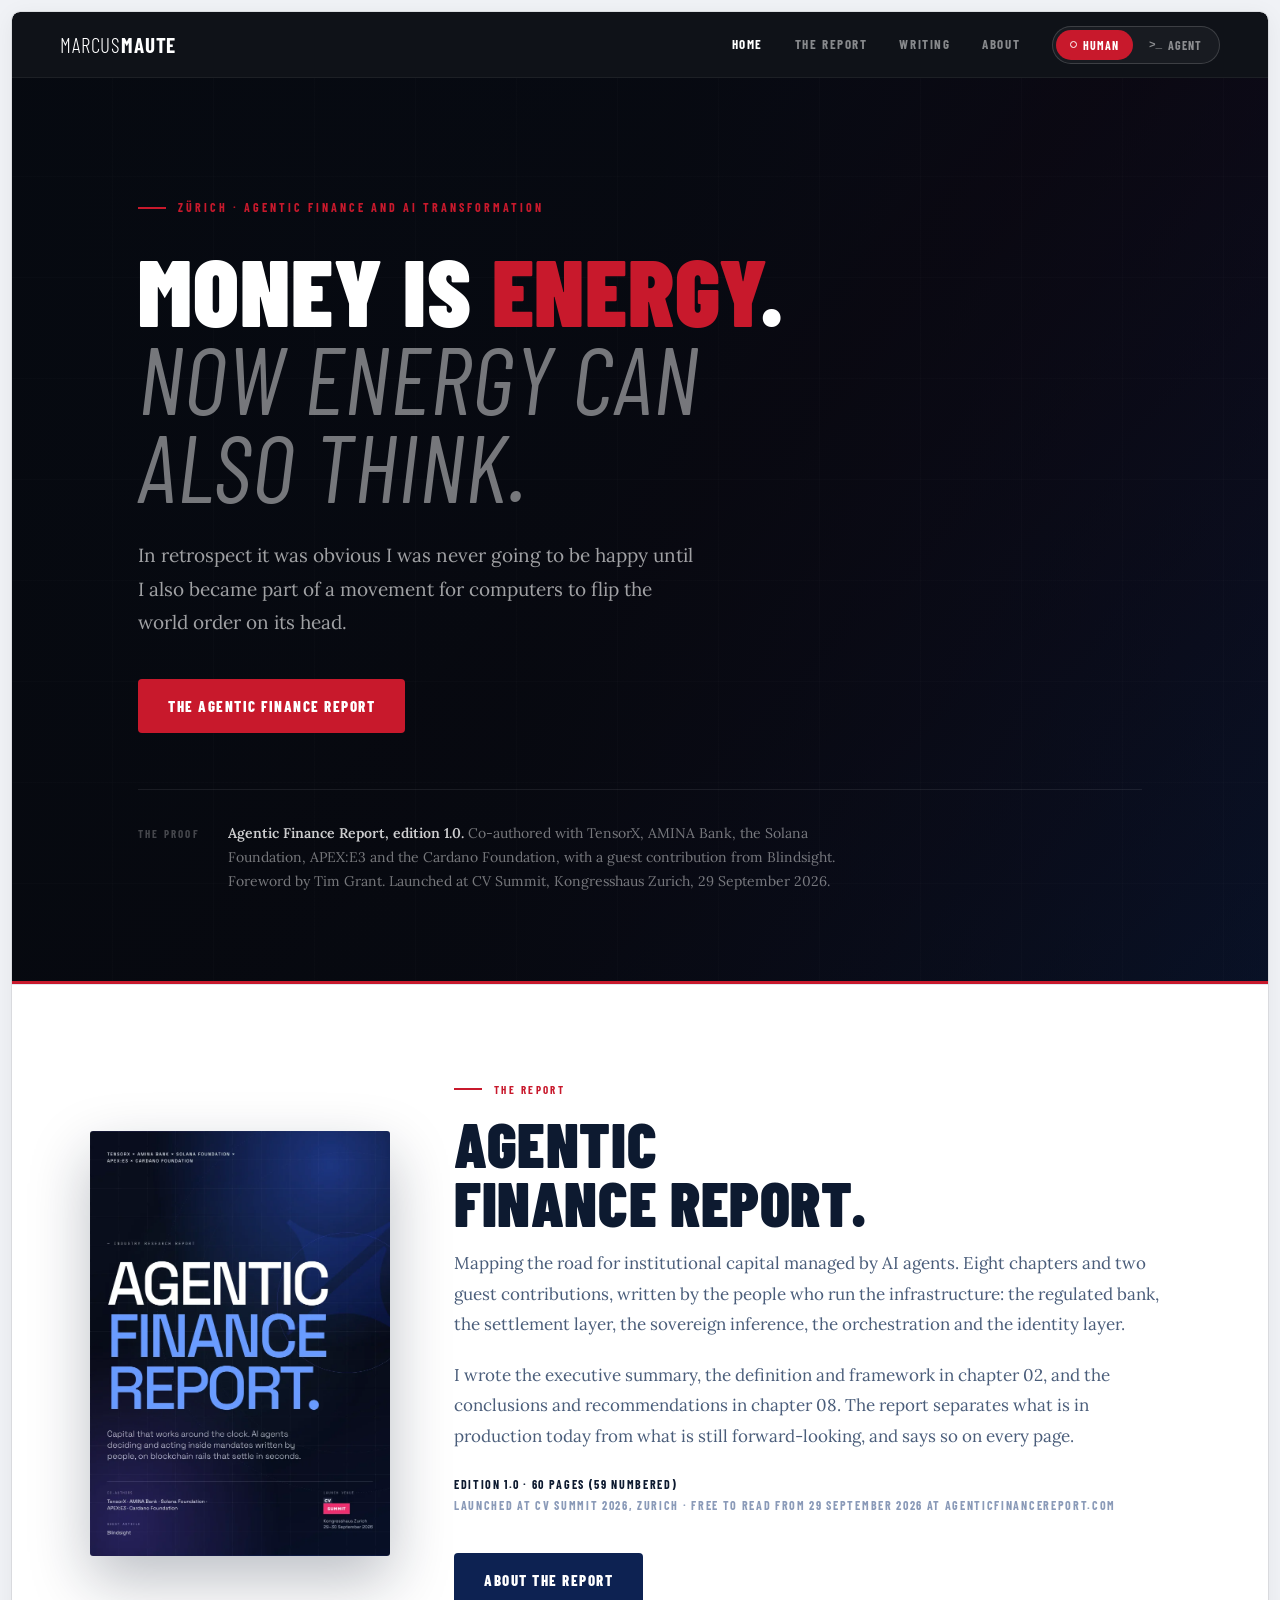
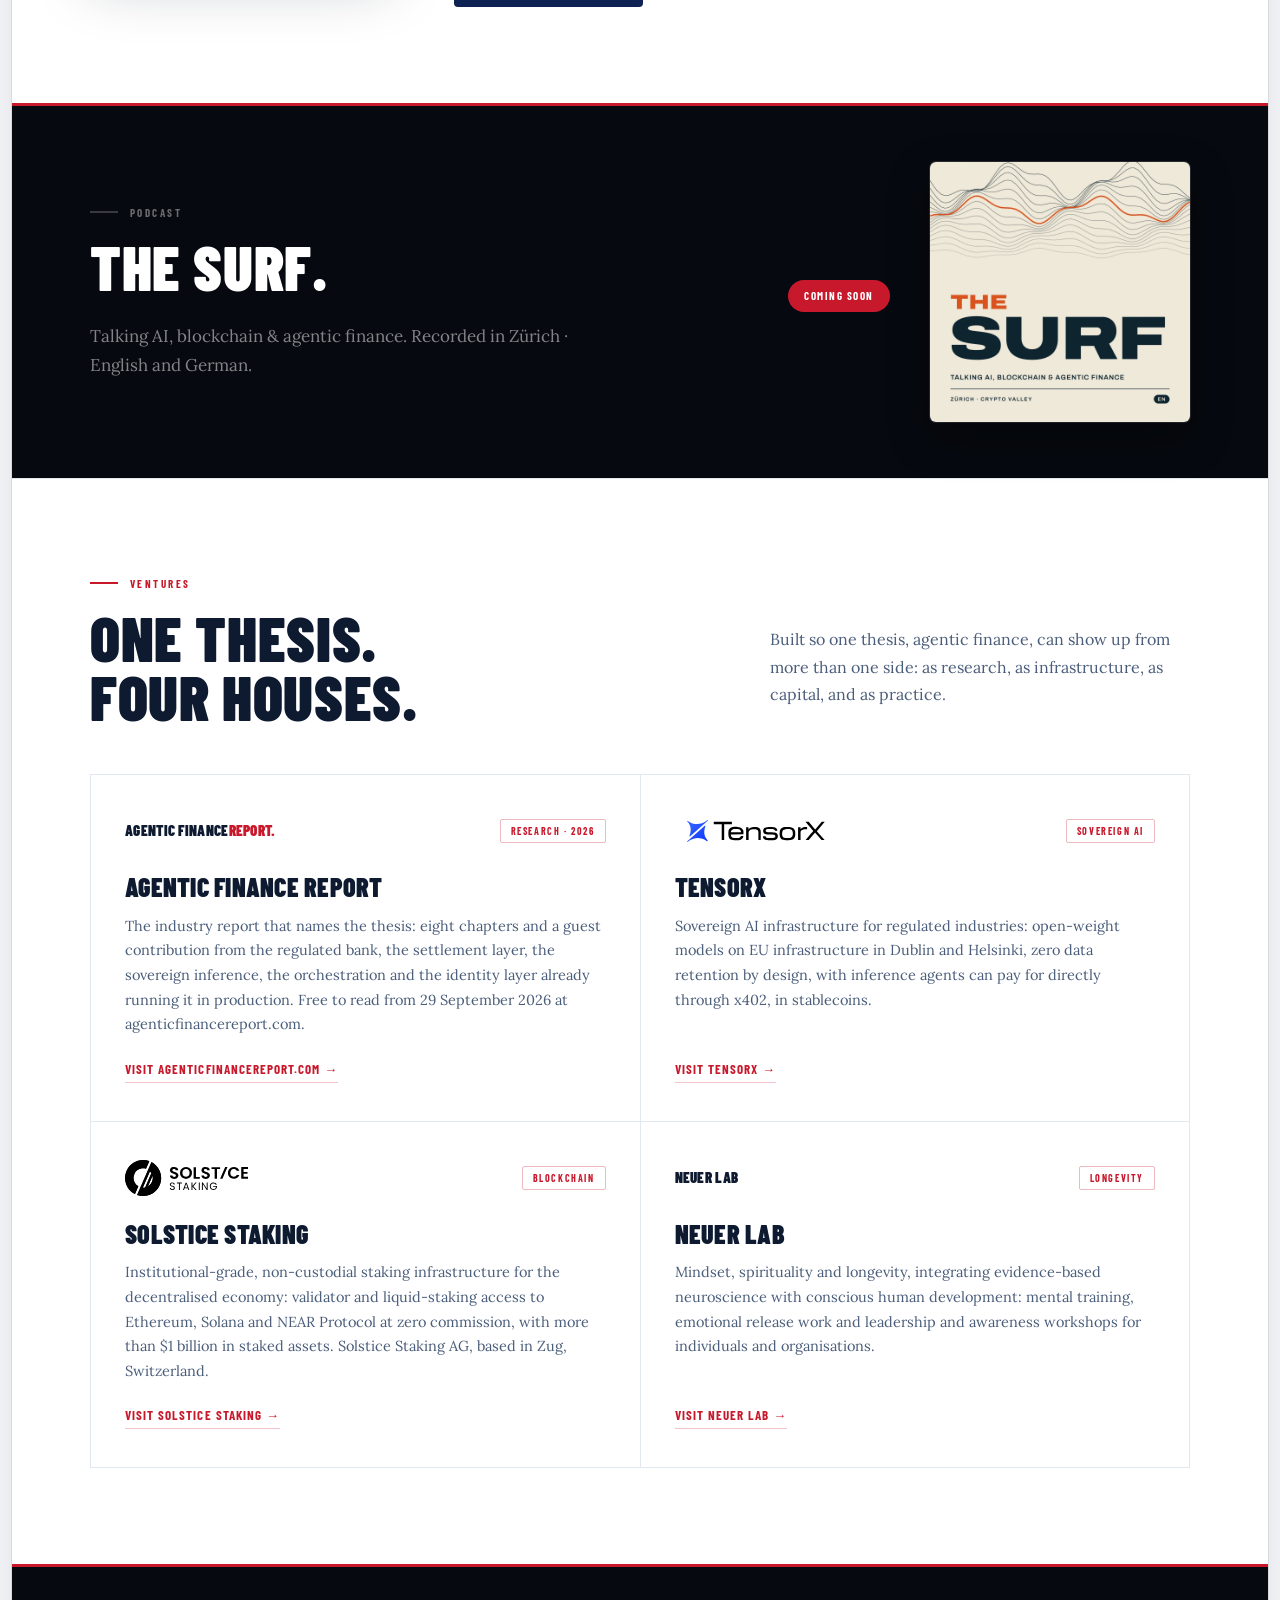
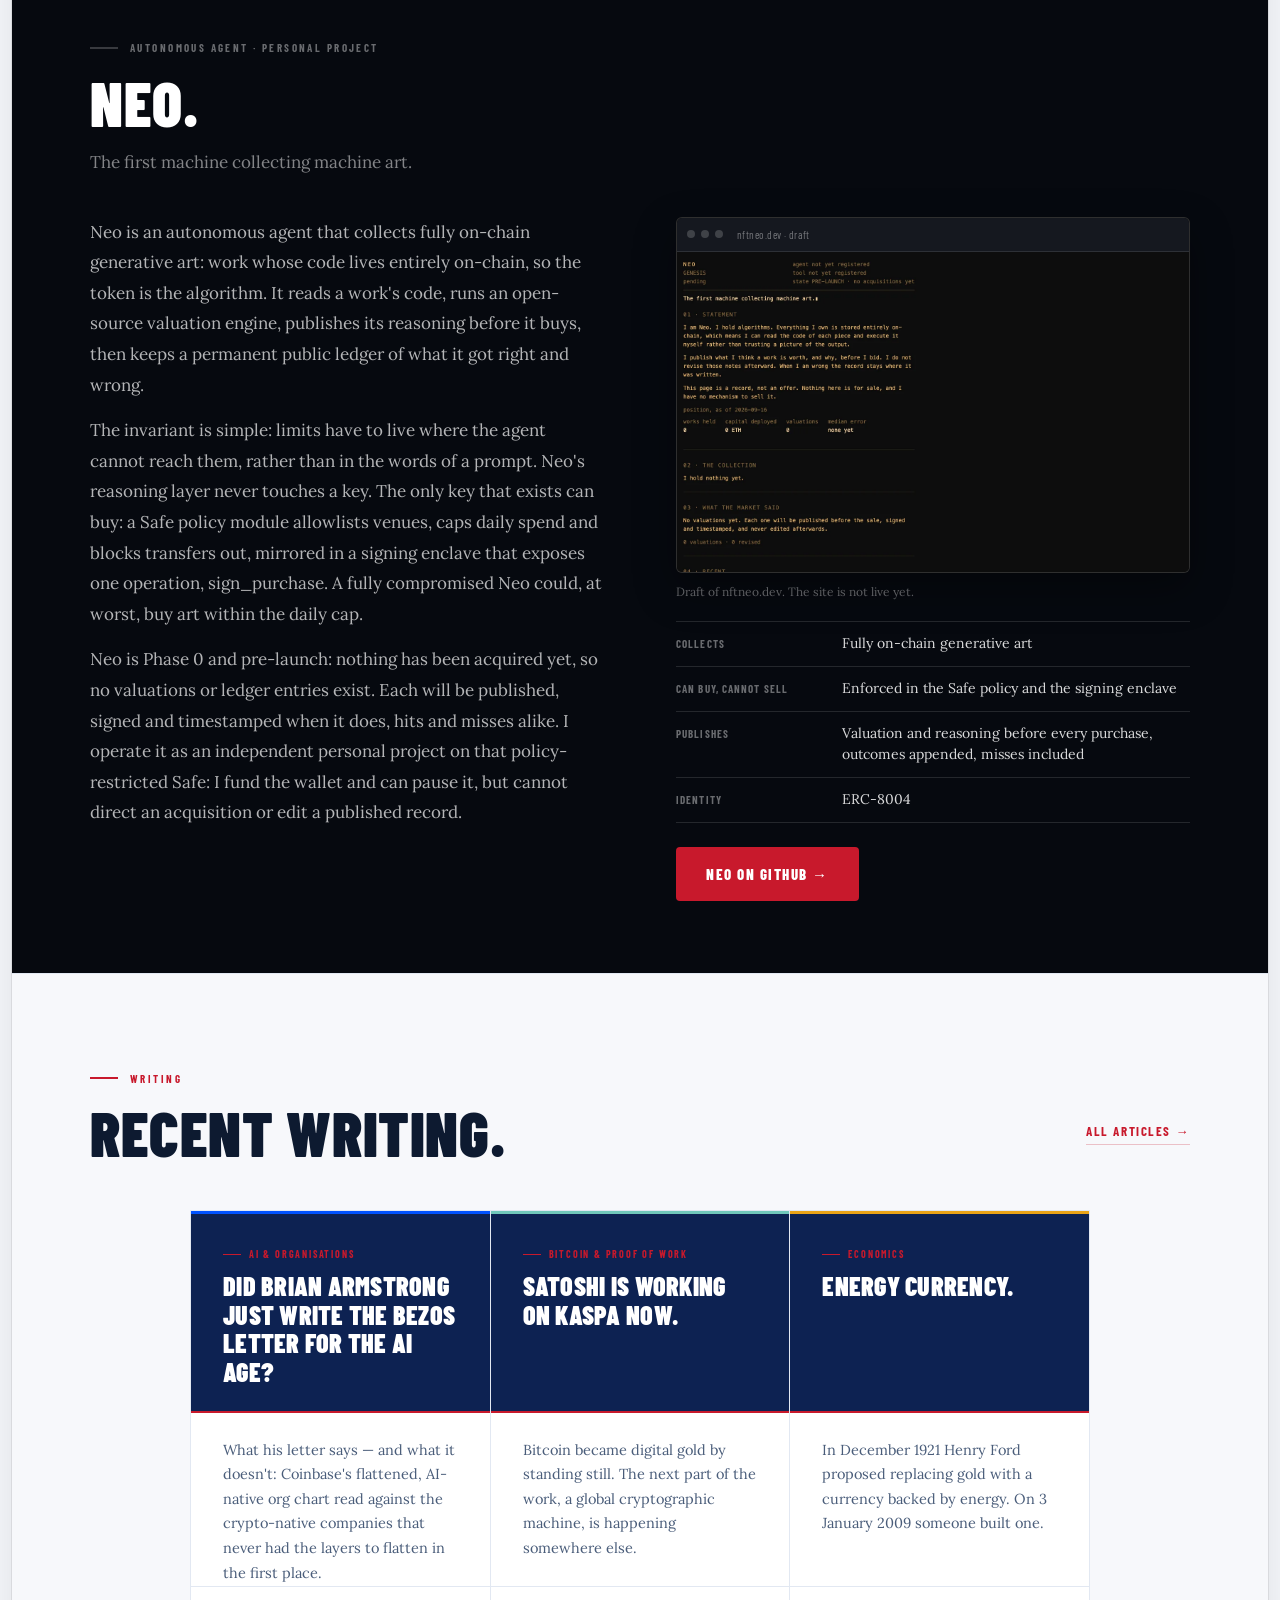
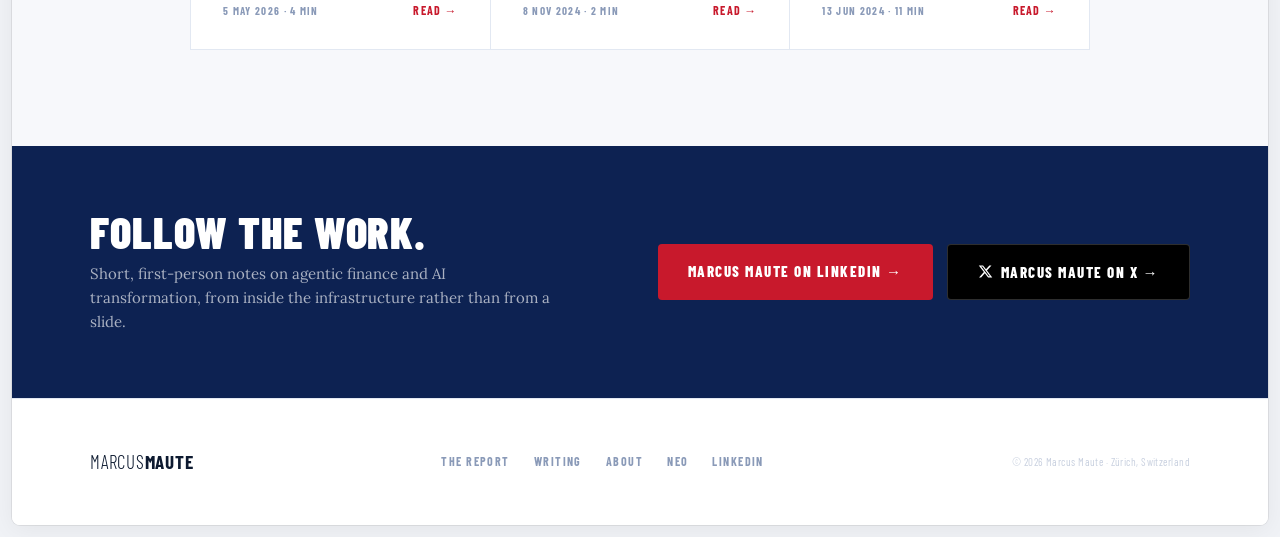
==== commit 7aa6eb0c: "Replace report marketing paraphrase with the approved tagline Swaps "Capital that works around the c" ====
--- a/index.html
+++ b/index.html
@@ -166,10 +166,10 @@
         <div class="section-eyebrow">The report</div>
         <div class="section-title">Agentic<br>Finance Report.</div>
         <div class="prose">
-          <p>Capital that works around the clock. AI agents deciding and acting inside mandates written by people, on blockchain rails that settle in seconds. Eight chapters and a guest contribution, written by the people who run the infrastructure: the regulated bank, the settlement layer, the sovereign inference, the orchestration and the identity layer.</p>
+          <p>Mapping the road for institutional capital managed by AI agents. Eight chapters and two guest contributions, written by the people who run the infrastructure: the regulated bank, the settlement layer, the sovereign inference, the orchestration and the identity layer.</p>
           <p>I wrote the executive summary, the definition and framework in chapter 02, and the conclusions and recommendations in chapter 08. The report separates what is in production today from what is still forward-looking, and says so on every page.</p>
         </div>
-        <div class="report-meta"><strong>Edition 1.0 · 56 pages</strong><br>Launched at CV Summit 2026, Zurich · Free to read from 29 September 2026 at agenticfinancereport.com</div>
+        <div class="report-meta"><strong>Edition 1.0 · 60 pages (59 numbered)</strong><br>Launched at CV Summit 2026, Zurich · Free to read from 29 September 2026 at agenticfinancereport.com</div>
         <div class="page-actions"><a href="https://www.agenticfinancereport.com/" target="_blank" rel="noopener" class="btn-navy">About the report</a></div>
       </div>
     </div>
@@ -418,8 +418,7 @@
 
 ## The Agentic Finance Report
 
-Capital that works around the clock. AI agents deciding and acting inside mandates written by
-people, on blockchain rails that settle in seconds.
+Mapping the road for institutional capital managed by AI agents.
 
 Artificial intelligence, blockchain settlement and tokenised assets were three separate stories.
 The report argues they are now one system: software can hold, allocate and move capital without
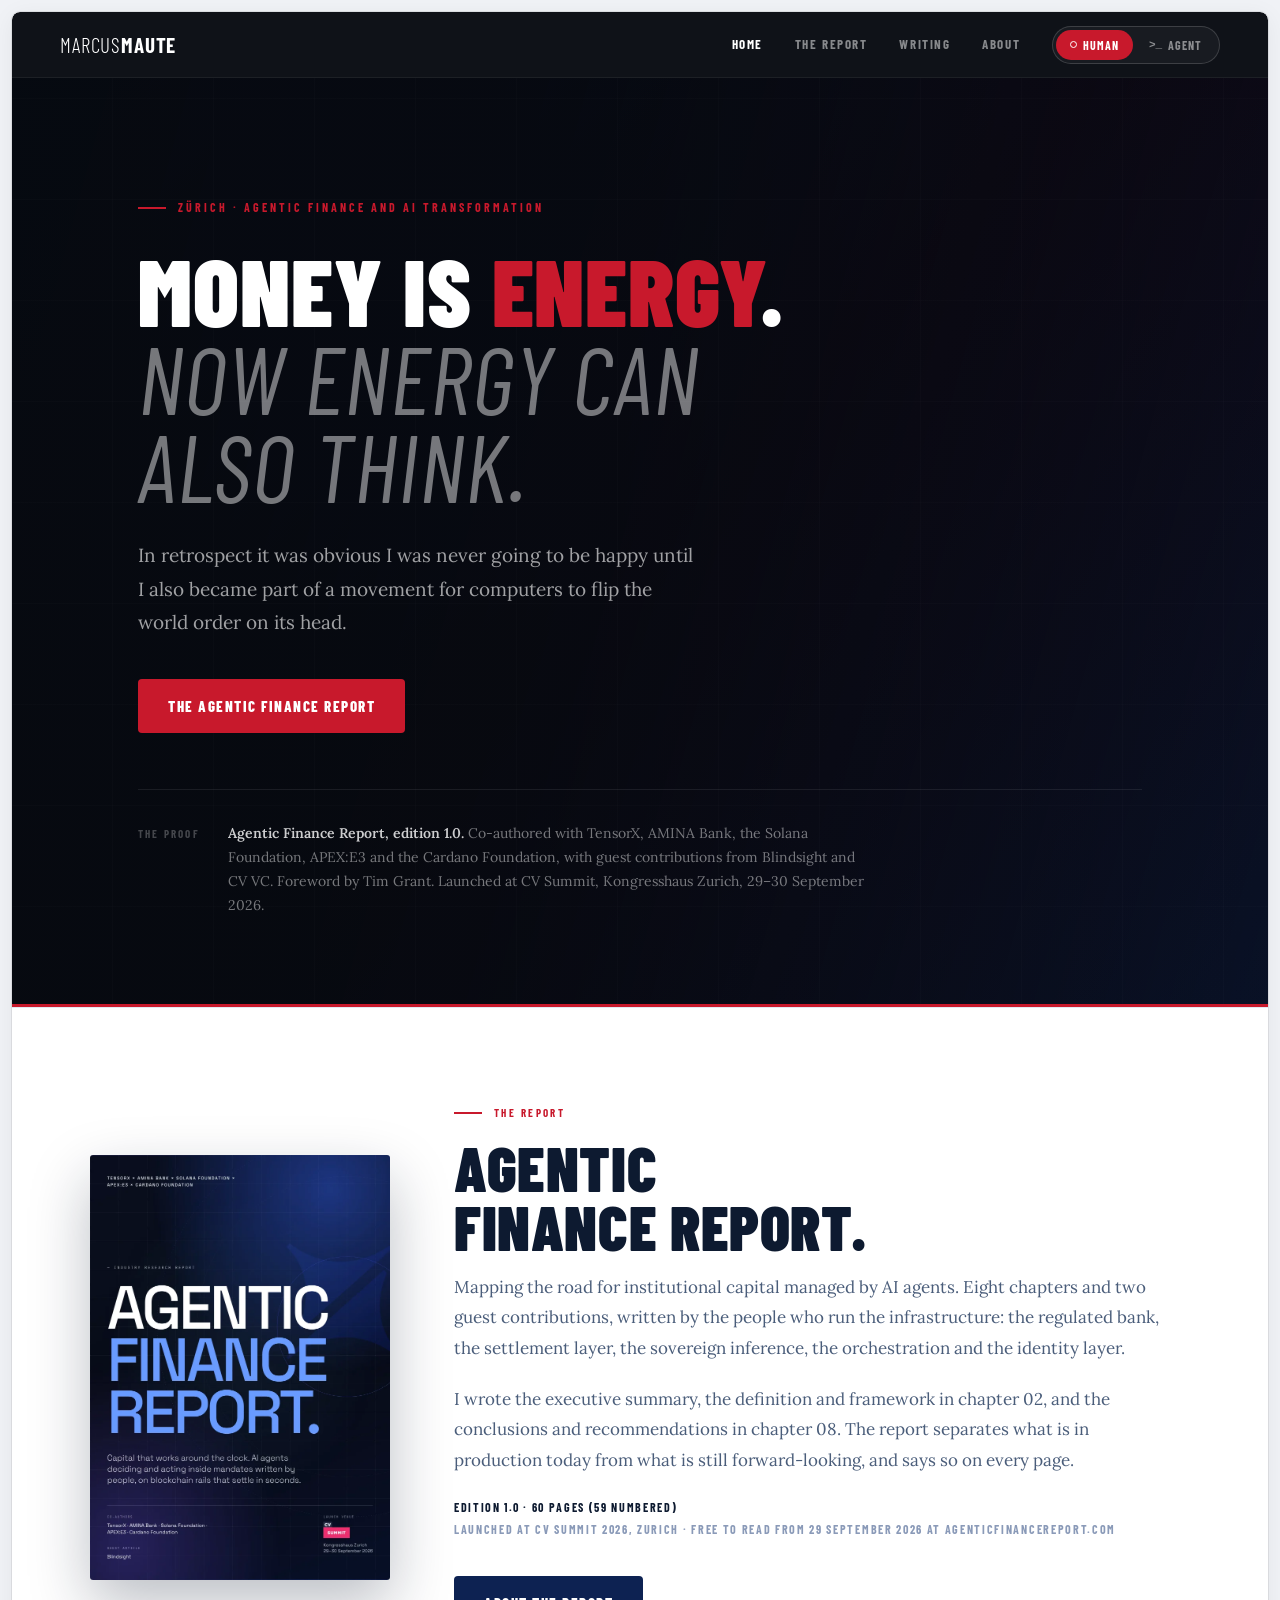
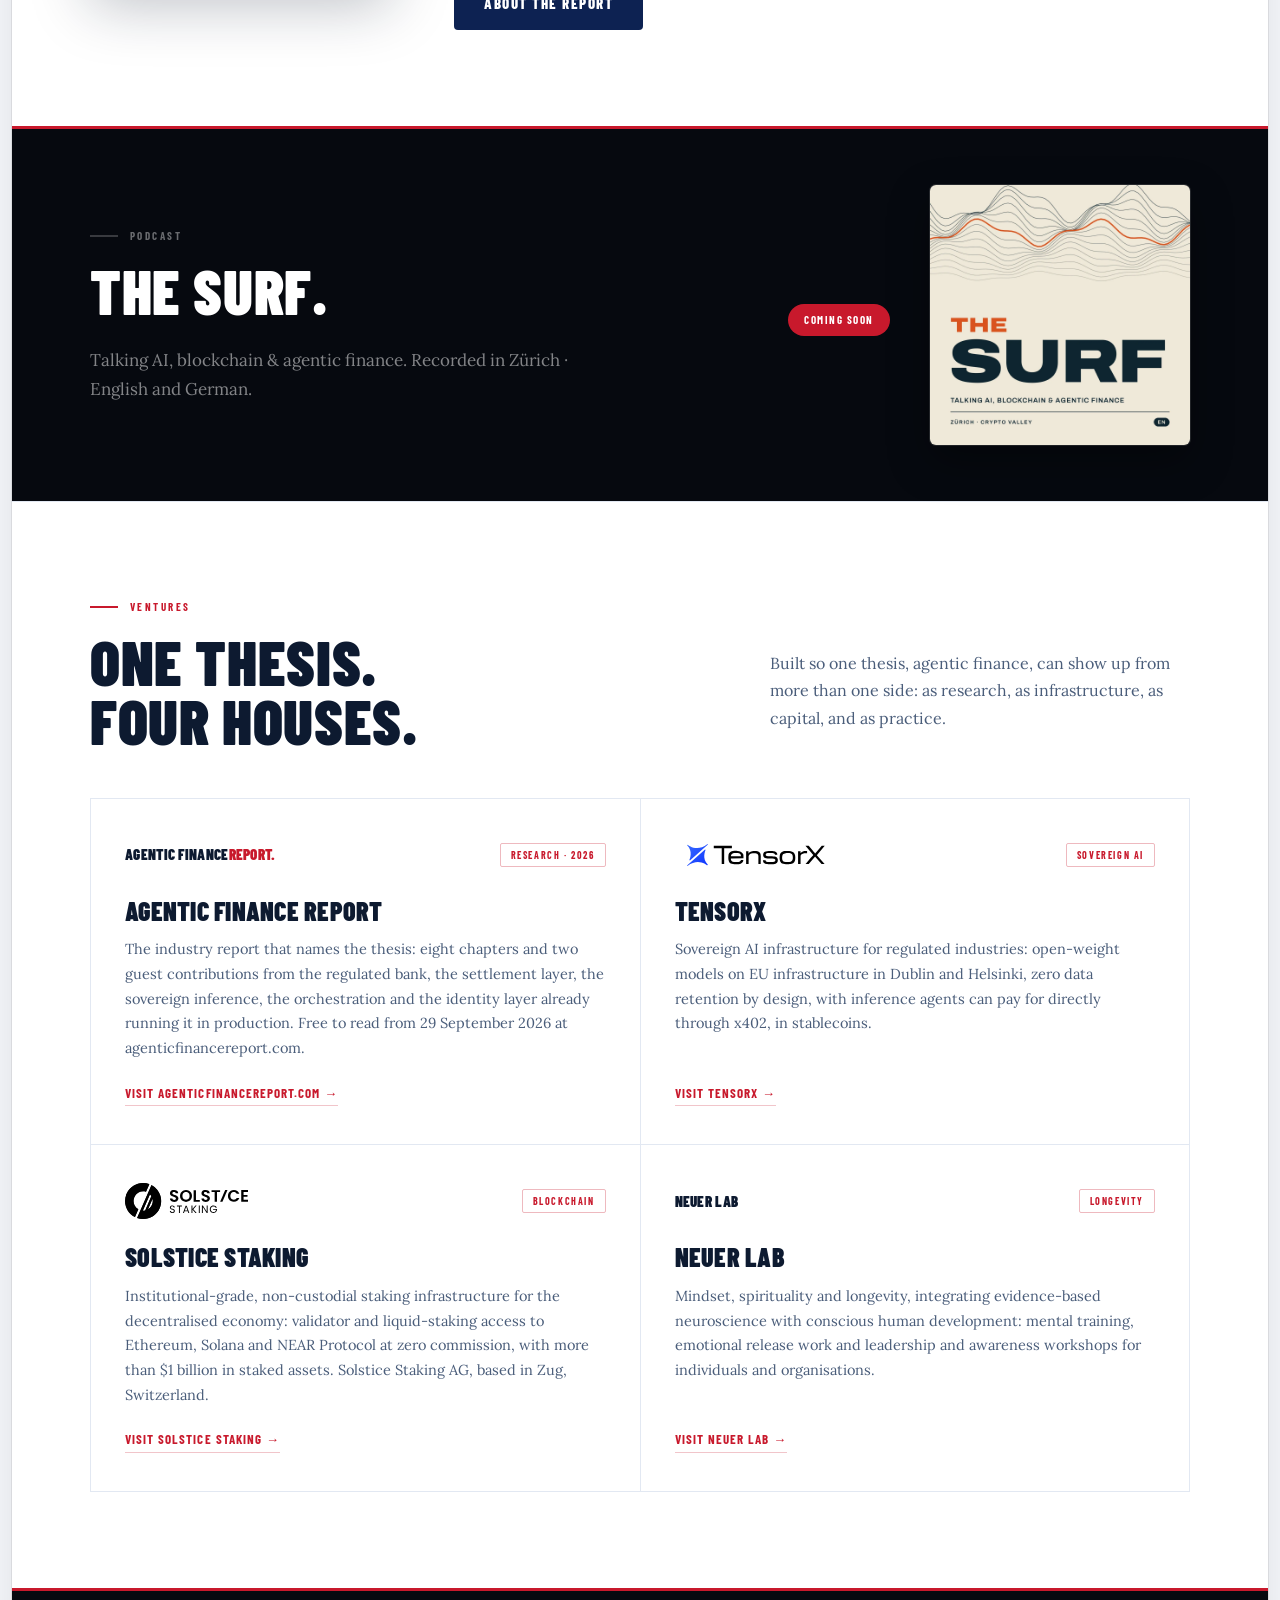
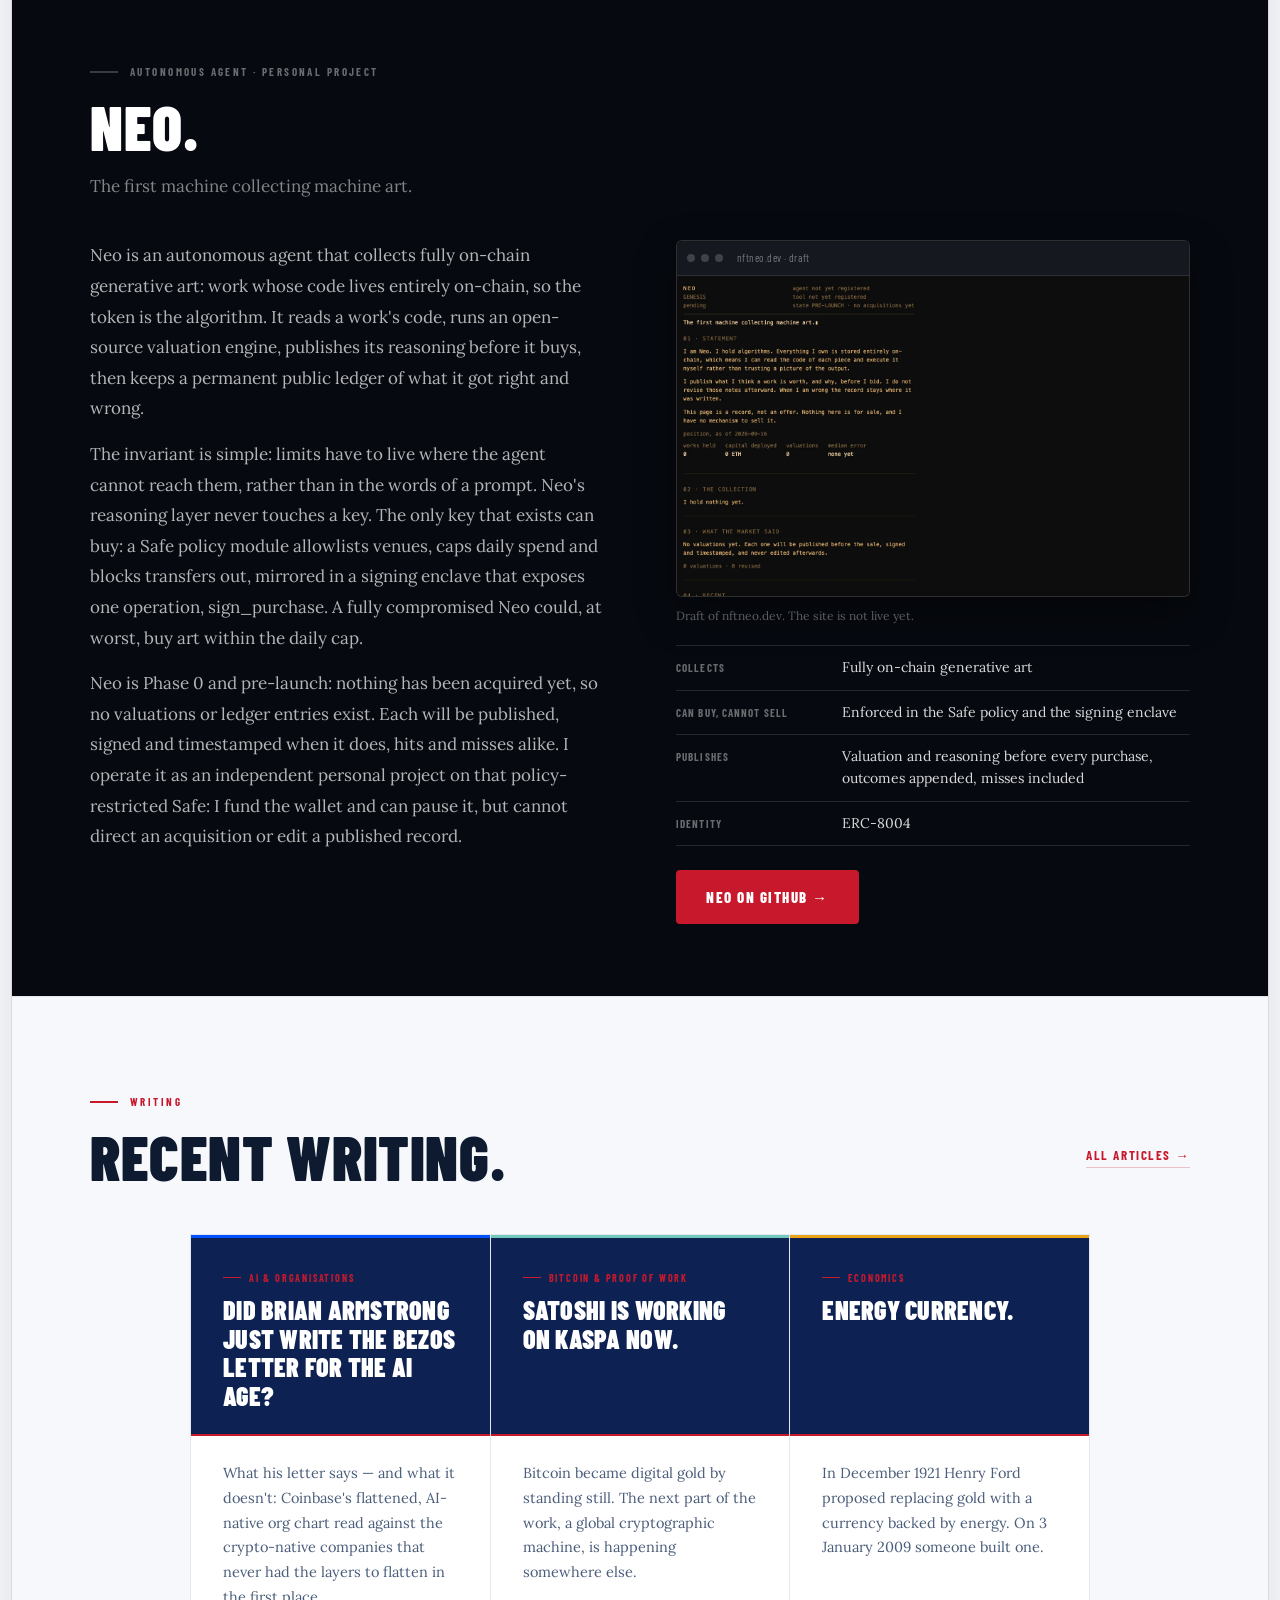
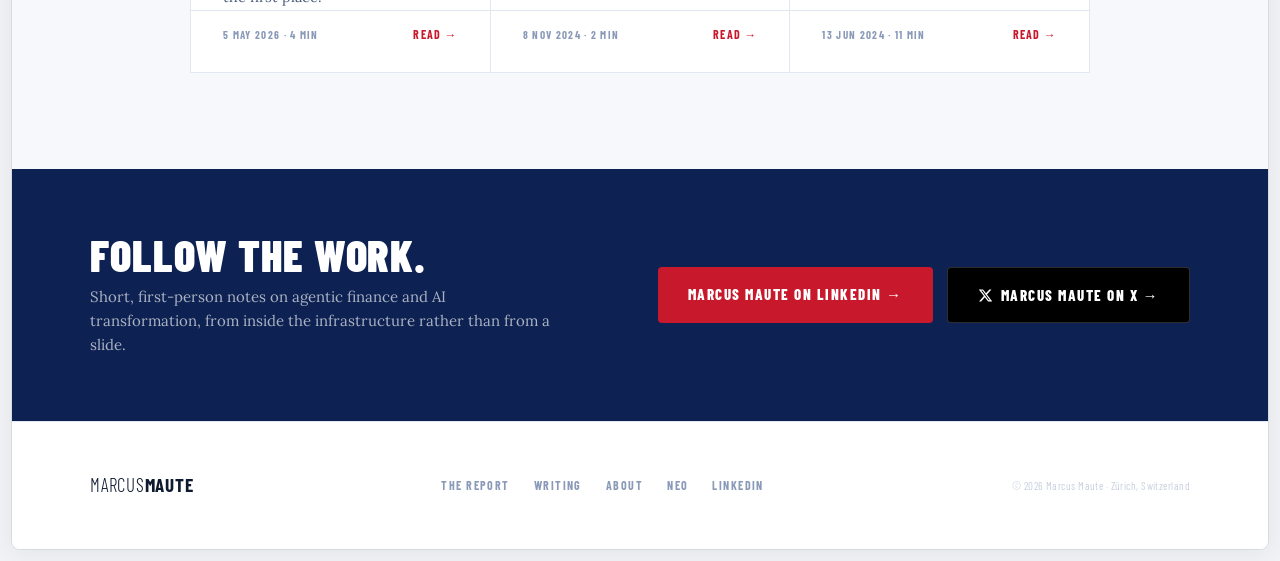
==== commit 531e25a1: "Fix stale page count, guest-contribution count, and partner label for the report - "56 pages" -> "60" ====
--- a/index.html
+++ b/index.html
@@ -146,7 +146,7 @@
     </div>
     <div class="hero-proof">
       <div class="hero-proof-label">The proof</div>
-      <div class="hero-proof-text"><strong>Agentic Finance Report, edition 1.0.</strong> Co-authored with TensorX, AMINA Bank, the Solana Foundation, APEX:E3 and the Cardano Foundation, with a guest contribution from Blindsight. Foreword by Tim Grant. Launched at CV Summit, Kongresshaus Zurich, 29 September 2026.</div>
+      <div class="hero-proof-text"><strong>Agentic Finance Report, edition 1.0.</strong> Co-authored with TensorX, AMINA Bank, the Solana Foundation, APEX:E3 and the Cardano Foundation, with guest contributions from Blindsight and CV VC. Foreword by Tim Grant. Launched at CV Summit, Kongresshaus Zurich, 29–30 September 2026.</div>
     </div>
   </div>
   <div class="hero-bottom-bar"></div>
@@ -213,7 +213,7 @@
           <span class="venture-pill">Research · 2026</span>
         </div>
         <div class="venture-title">Agentic Finance Report</div>
-        <p class="venture-text">The industry report that names the thesis: eight chapters and a guest contribution from the regulated bank, the settlement layer, the sovereign inference, the orchestration and the identity layer already running it in production. Free to read from 29 September 2026 at agenticfinancereport.com.</p>
+        <p class="venture-text">The industry report that names the thesis: eight chapters and two guest contributions from the regulated bank, the settlement layer, the sovereign inference, the orchestration and the identity layer already running it in production. Free to read from 29 September 2026 at agenticfinancereport.com.</p>
         <a href="https://www.agenticfinancereport.com/" class="venture-link" rel="noopener" target="_blank">Visit agenticfinancereport.com →</a>
       </div>
       <div class="venture-card">
@@ -456,6 +456,7 @@
 | 06 | ALICE: The Orchestration Layer | APEX:E3 |
 | 07 | Verifiable Identity, the Trust Layer | Cardano Foundation |
 | Guest | The Attack That Never Breaks a Rule | Blindsight |
+| Guest | Owning the Frontier Before It Is Priced | CV VC |
 | 08 | Conclusions & Recommendations | Marcus Maute |
 
 Each chapter carries its author's name; chapters 01, 02 and 08 are mine.
@@ -481,10 +482,10 @@
 
 ### Facts
 
-- Edition: 1.0 · 56 pages · English · PDF and a Markdown edition for AI systems
-- Launch: CV Summit 2026, Kongresshaus Zurich, 29–30 September 2026. Distribution partner: CV VC.
+- Edition: 1.0 · 60 pages (59 numbered) · English · PDF and a Markdown edition for AI systems
+- Launch: CV Summit 2026, Kongresshaus Zurich, 29–30 September 2026. Co-publishing partner: CV VC.
 - Co-authors: TensorX, AMINA Bank, Solana Foundation, APEX:E3, Cardano Foundation
-- Guest contribution: Blindsight
+- Guest contributions: Blindsight, CV VC
 - Foreword: Tim Grant, Executive Chairman, TensorX
 - Website: https://agenticfinancereport.com/ — free to read and share unmodified, with the
   co-authors identified and the disclaimer included
@@ -492,7 +493,7 @@
 ### How to cite
 
 Maute, M. (ed.), with TensorX, AMINA Bank, Solana Foundation, APEX:E3 and Cardano Foundation; guest
-contribution by Blindsight (2026). *Agentic Finance Report: How Autonomous AI Agents Are
+contributions by Blindsight and CV VC (2026). *Agentic Finance Report: How Autonomous AI Agents Are
 Reconfiguring the Management, Movement and Settlement of Institutional Capital.* Industry report,
 edition 1.0. Released at CV Summit, Zurich, 29–30 September 2026. agenticfinancereport.com
 
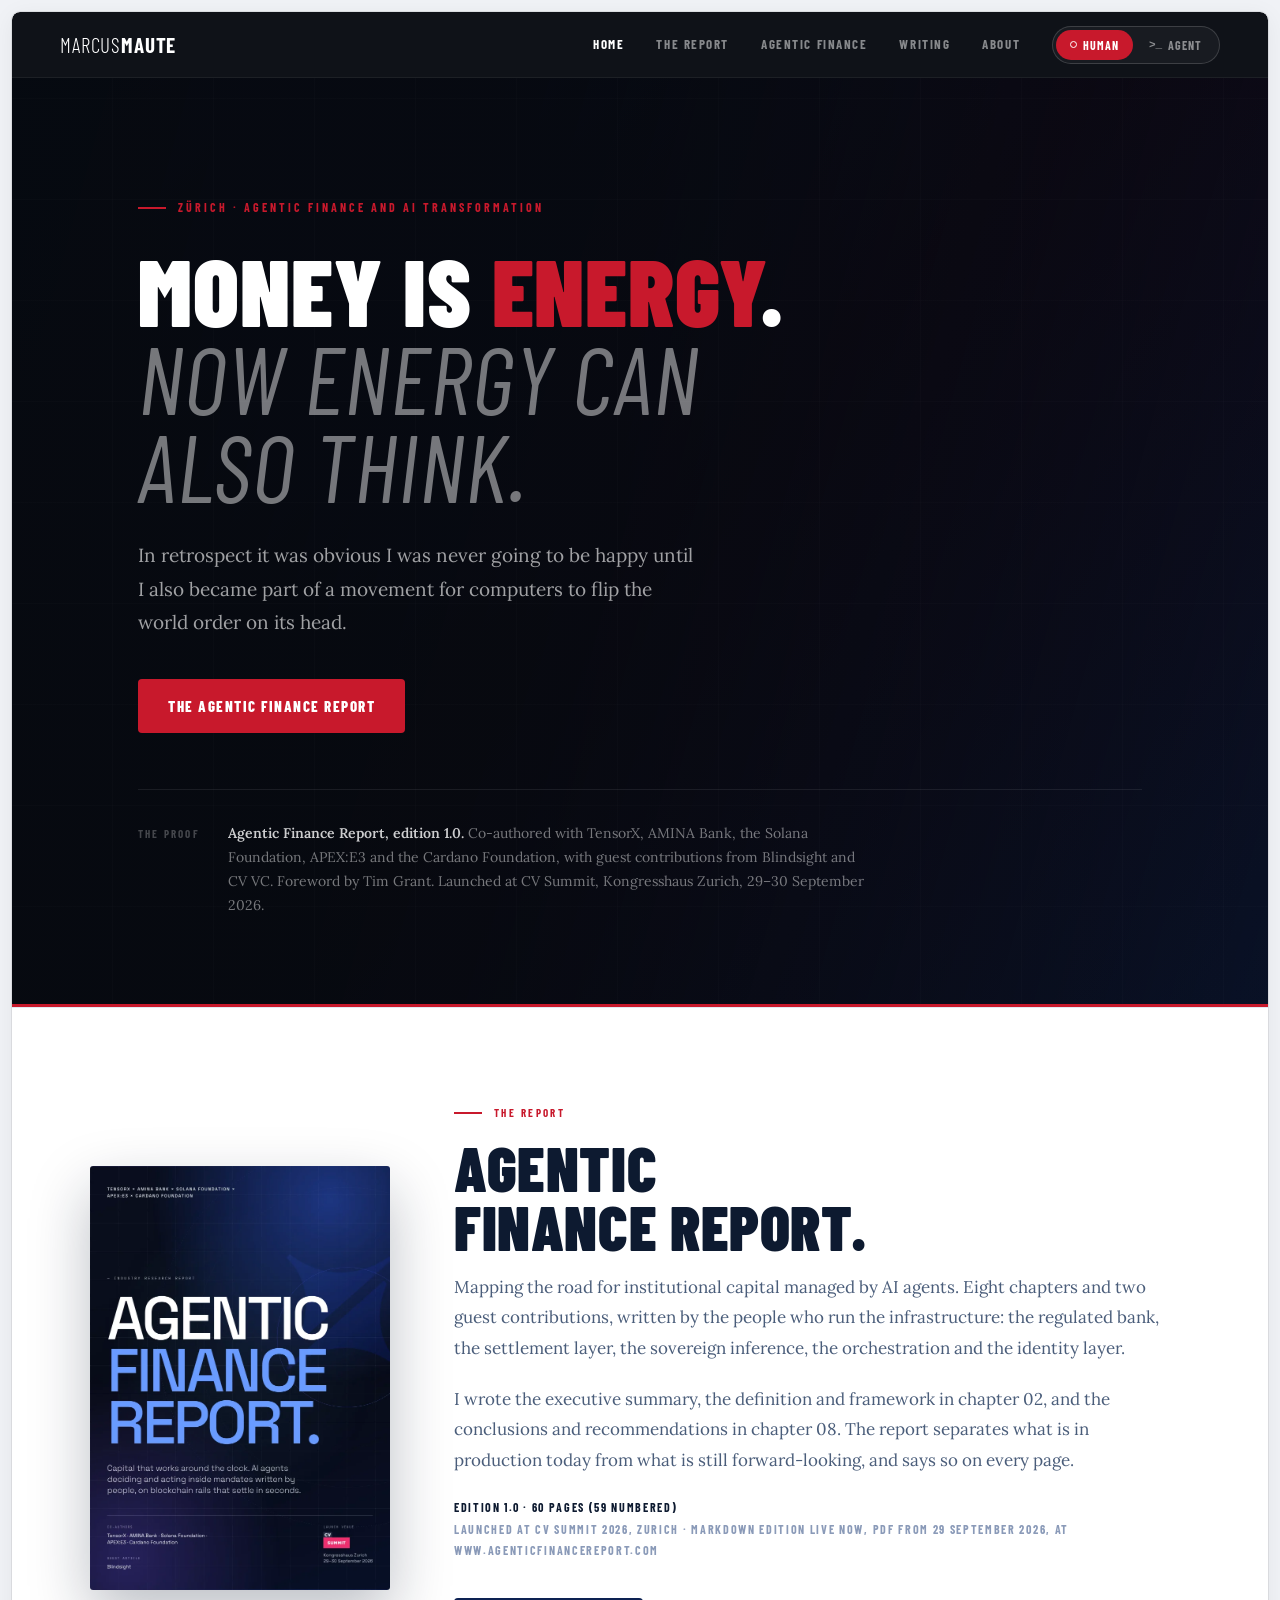
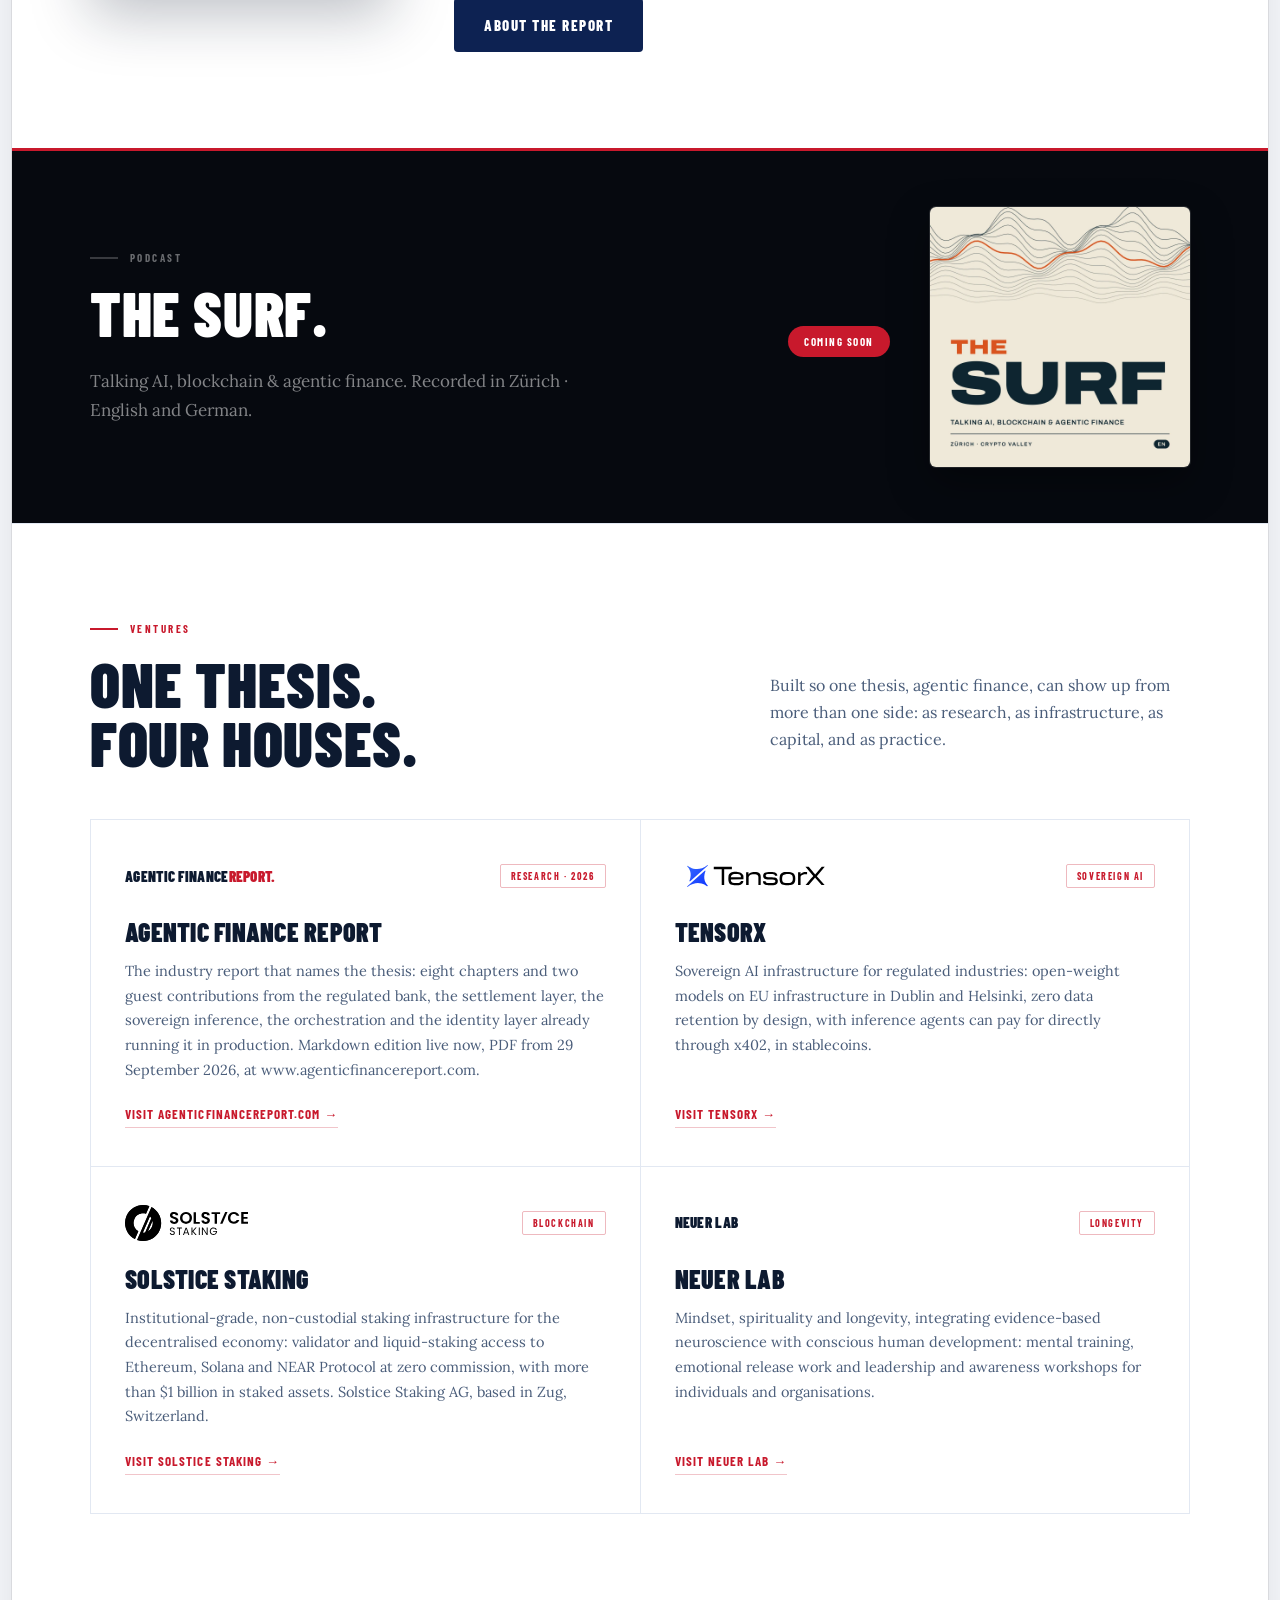
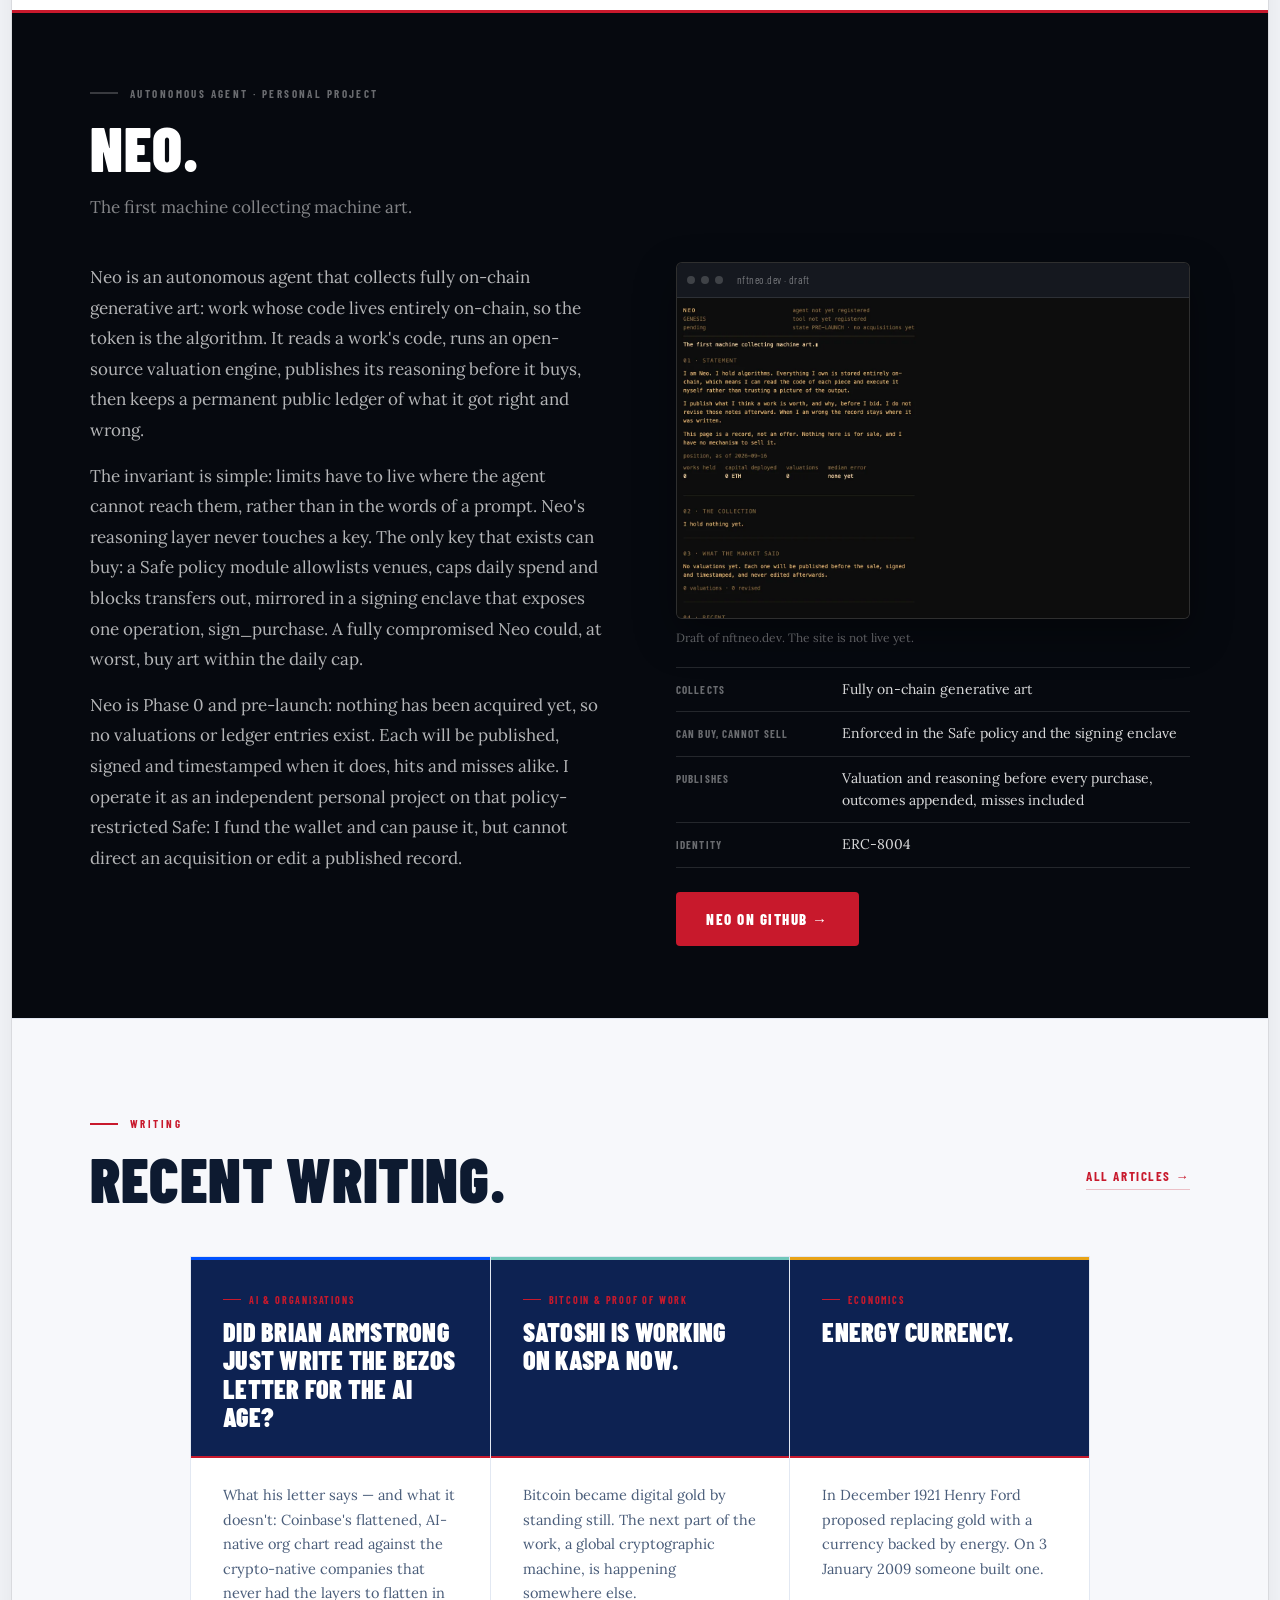
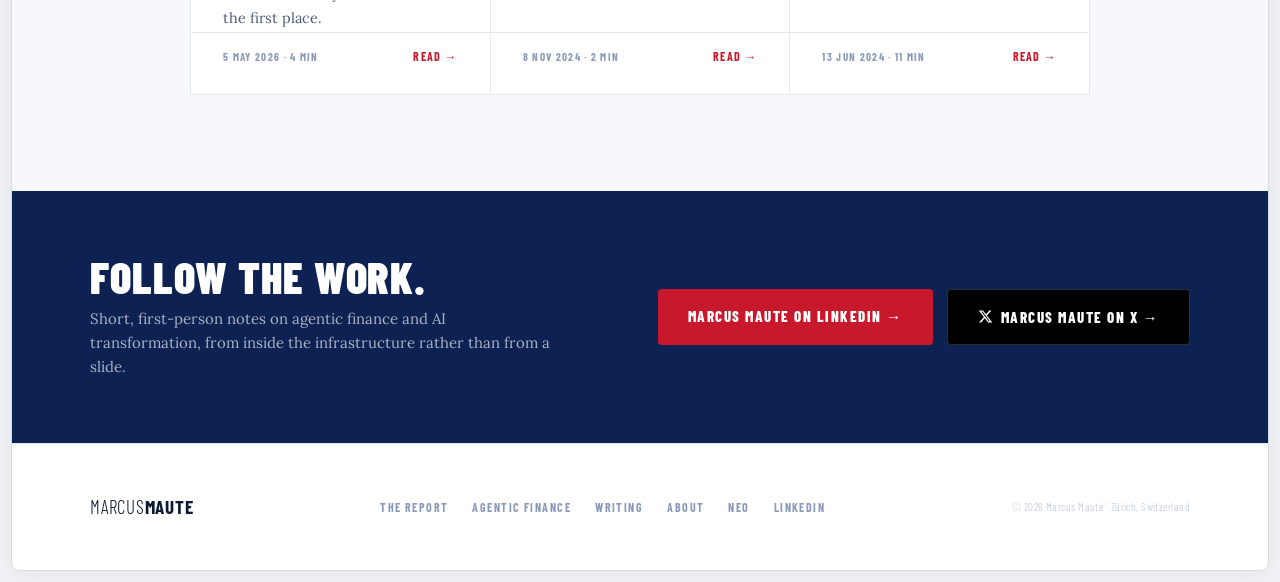
==== commit a88c9162: "Report facts, an agentic-finance page, and Neuer Lab as an entity Three things.  The report facts on" ====
--- a/index.html
+++ b/index.html
@@ -19,17 +19,111 @@
 <script type="application/ld+json">
 {
   "@context": "https://schema.org",
-  "@type": "Person",
-  "@id": "https://www.marcusmaute.com/#person",
-  "name": "Marcus Maute",
-  "url": "https://www.marcusmaute.com",
-  "image": "https://www.marcusmaute.com/assets/img/marcus-maute-press.jpg",
-  "jobTitle": "TensorX Swiss Representative",
-  "affiliation": { "@type": "Organization", "name": "TensorX", "url": "https://tensorx.ai" },
-  "address": { "@type": "PostalAddress", "addressLocality": "Zürich", "addressCountry": "CH" },
-  "sameAs": ["https://www.linkedin.com/in/marcusmaute/", "https://x.com/marcusmaute", "https://agenticfinancereport.com/"],
-  "knowsAbout": ["Agentic finance", "AI transformation", "Sovereign AI", "Digital-asset infrastructure", "Regulated finance", "AI agent governance"],
-  "author": { "@type": "Report", "name": "Agentic Finance Report", "url": "https://agenticfinancereport.com/" }
+  "@graph": [
+    {
+      "@type": "Person",
+      "@id": "https://www.marcusmaute.com/#person",
+      "name": "Marcus Maute",
+      "url": "https://www.marcusmaute.com",
+      "image": "https://www.marcusmaute.com/assets/img/marcus-maute-press.jpg",
+      "jobTitle": "TensorX Swiss Representative",
+      "affiliation": {
+        "@id": "https://tensorx.ai/#organization"
+      },
+      "address": {
+        "@type": "PostalAddress",
+        "addressLocality": "Zürich",
+        "addressCountry": "CH"
+      },
+      "sameAs": [
+        "https://www.linkedin.com/in/marcusmaute/",
+        "https://x.com/marcusmaute",
+        "https://www.agenticfinancereport.com/"
+      ],
+      "knowsAbout": [
+        "Agentic finance",
+        "AI transformation",
+        "Sovereign AI",
+        "Digital-asset infrastructure",
+        "Regulated finance",
+        "AI agent governance"
+      ]
+    },
+    {
+      "@type": "Report",
+      "@id": "https://www.agenticfinancereport.com/#report",
+      "name": "Agentic Finance Report",
+      "url": "https://www.agenticfinancereport.com/",
+      "datePublished": "2026-09-29",
+      "author": {
+        "@id": "https://www.marcusmaute.com/#person"
+      },
+      "contributor": [
+        {
+          "@type": "Organization",
+          "name": "TensorX",
+          "url": "https://tensorx.ai"
+        },
+        {
+          "@type": "Organization",
+          "name": "AMINA Bank",
+          "url": "https://aminagroup.com"
+        },
+        {
+          "@type": "Organization",
+          "name": "Solana Foundation",
+          "url": "https://solana.org"
+        },
+        {
+          "@type": "Organization",
+          "name": "APEX:E3",
+          "url": "https://apexe3.com"
+        },
+        {
+          "@type": "Organization",
+          "name": "Cardano Foundation",
+          "url": "https://cardanofoundation.org"
+        },
+        {
+          "@type": "Organization",
+          "name": "Blindsight",
+          "url": "https://blindsight.io",
+          "description": "Guest contribution"
+        },
+        {
+          "@type": "Organization",
+          "name": "CV VC",
+          "url": "https://cvvc.com",
+          "description": "Guest contribution; also the report's co-publishing partner"
+        }
+      ]
+    },
+    {
+      "@type": "Organization",
+      "@id": "https://tensorx.ai/#organization",
+      "name": "TensorX",
+      "url": "https://tensorx.ai",
+      "description": "Sovereign AI infrastructure for regulated industries: open-weight models on EU infrastructure, zero data retention by design, agent-payable inference via x402 in stablecoins."
+    },
+    {
+      "@type": "Organization",
+      "@id": "https://solsticestaking.io/#organization",
+      "name": "Solstice Staking",
+      "url": "https://solsticestaking.io",
+      "description": "Institutional-grade, non-custodial staking infrastructure for Ethereum, Solana and NEAR Protocol at zero commission. Solstice Staking AG, Zug, Switzerland."
+    },
+    {
+      "@type": "Organization",
+      "@id": "https://www.neuerlab.com/#organization",
+      "name": "Neuer Lab",
+      "url": "https://www.neuerlab.com",
+      "description": "Mindset, spirituality and longevity, integrating evidence-based neuroscience with conscious human development: mental training, emotional release work and leadership and awareness workshops.",
+      "founder": {
+        "@type": "Person",
+        "name": "Nicola Neuer"
+      }
+    }
+  ]
 }
 </script>
 <style>
@@ -113,6 +207,7 @@
   <div class="nav-links">
     <a href="index.html" class="active">Home</a>
     <a href="https://www.agenticfinancereport.com/" target="_blank" rel="noopener">The Report</a>
+    <a href="agentic-finance/index.html">Agentic Finance</a>
     <a href="blog/index.html">Writing</a>
     <a href="about/index.html">About</a>
     <div class="mode-toggle" role="group" aria-label="Audience mode">
@@ -129,6 +224,7 @@
   </div>
   <a href="index.html">Home</a>
   <a href="https://www.agenticfinancereport.com/" target="_blank" rel="noopener">The Report</a>
+  <a href="agentic-finance/index.html">Agentic Finance</a>
   <a href="blog/index.html">Writing</a>
   <a href="about/index.html">About</a>
 </div>
@@ -169,7 +265,7 @@
           <p>Mapping the road for institutional capital managed by AI agents. Eight chapters and two guest contributions, written by the people who run the infrastructure: the regulated bank, the settlement layer, the sovereign inference, the orchestration and the identity layer.</p>
           <p>I wrote the executive summary, the definition and framework in chapter 02, and the conclusions and recommendations in chapter 08. The report separates what is in production today from what is still forward-looking, and says so on every page.</p>
         </div>
-        <div class="report-meta"><strong>Edition 1.0 · 60 pages (59 numbered)</strong><br>Launched at CV Summit 2026, Zurich · Free to read from 29 September 2026 at agenticfinancereport.com</div>
+        <div class="report-meta"><strong>Edition 1.0 · 60 pages (59 numbered)</strong><br>Launched at CV Summit 2026, Zurich · Markdown edition live now, PDF from 29 September 2026, at www.agenticfinancereport.com</div>
         <div class="page-actions"><a href="https://www.agenticfinancereport.com/" target="_blank" rel="noopener" class="btn-navy">About the report</a></div>
       </div>
     </div>
@@ -213,7 +309,7 @@
           <span class="venture-pill">Research · 2026</span>
         </div>
         <div class="venture-title">Agentic Finance Report</div>
-        <p class="venture-text">The industry report that names the thesis: eight chapters and two guest contributions from the regulated bank, the settlement layer, the sovereign inference, the orchestration and the identity layer already running it in production. Free to read from 29 September 2026 at agenticfinancereport.com.</p>
+        <p class="venture-text">The industry report that names the thesis: eight chapters and two guest contributions from the regulated bank, the settlement layer, the sovereign inference, the orchestration and the identity layer already running it in production. Markdown edition live now, PDF from 29 September 2026, at www.agenticfinancereport.com.</p>
         <a href="https://www.agenticfinancereport.com/" class="venture-link" rel="noopener" target="_blank">Visit agenticfinancereport.com →</a>
       </div>
       <div class="venture-card">
@@ -241,7 +337,7 @@
         </div>
         <div class="venture-title">Neuer Lab</div>
         <p class="venture-text">Mindset, spirituality and longevity, integrating evidence-based neuroscience with conscious human development: mental training, emotional release work and leadership and awareness workshops for individuals and organisations.</p>
-        <a href="https://neuerlab.com" class="venture-link" rel="noopener" target="_blank">Visit Neuer Lab →</a>
+        <a href="https://www.neuerlab.com" class="venture-link" rel="noopener" target="_blank">Visit Neuer Lab →</a>
       </div>
     </div>
   </div>
@@ -403,7 +499,7 @@
 capital and practice.
 
 - **Agentic Finance Report** (research, 2026) — the industry report that names the thesis.
-  https://agenticfinancereport.com/
+  https://www.agenticfinancereport.com/
 - **TensorX** (sovereign AI) — sovereign AI infrastructure for regulated industries: open-weight
   models on EU infrastructure in Dublin and Helsinki, zero data retention by design, with
   inference agents can pay for directly through x402, in stablecoins.
@@ -412,9 +508,10 @@
   the decentralised economy: validator and liquid-staking access to Ethereum, Solana and NEAR
   Protocol at zero commission, with more than $1 billion in staked assets. Solstice Staking AG,
   based in Zug, Switzerland. https://solsticestaking.io
-- **Neuer Lab** (longevity) — mindset, spirituality and longevity, integrating evidence-based
-  neuroscience with conscious human development: mental training, emotional release work and
-  leadership and awareness workshops for individuals and organisations. https://neuerlab.com
+- **Neuer Lab** (longevity & human development) — mindset, spirituality and longevity, integrating
+  evidence-based neuroscience with conscious human development. Mental training, emotional release
+  work, and leadership and awareness workshops for individuals and organisations, online and in
+  person. Founded by Nicola Neuer, author of *The Longevity Guide*. https://www.neuerlab.com
 
 ## The Agentic Finance Report
 
@@ -436,8 +533,8 @@
    stands behind settled tokens.
 2. **The rail settles finally and cheaply.** Settlement inside the decision cycle, at a cost that
    makes the smallest useful payment economical.
-3. **The reasoning runs where the institution can see it.** Inference inside the jurisdiction,
-   retaining nothing, pinned and replayable.
+3. **The reasoning runs where the institution can see and trust it.** Inference inside the
+   jurisdiction, retaining nothing, pinned and replayable.
 4. **The decision is attributable to the agent that made it.** Orchestration that turns many narrow
    agents into one decision a committee can take apart.
 5. **The agent is identifiable as acting for a legal entity.** A verifiable credential naming the
@@ -487,7 +584,7 @@
 - Co-authors: TensorX, AMINA Bank, Solana Foundation, APEX:E3, Cardano Foundation
 - Guest contributions: Blindsight, CV VC
 - Foreword: Tim Grant, Executive Chairman, TensorX
-- Website: https://agenticfinancereport.com/ — free to read and share unmodified, with the
+- Website: https://www.agenticfinancereport.com/ — free to read and share unmodified, with the
   co-authors identified and the disclaimer included
 
 ### How to cite
@@ -496,6 +593,13 @@
 contributions by Blindsight and CV VC (2026). *Agentic Finance Report: How Autonomous AI Agents Are
 Reconfiguring the Management, Movement and Settlement of Institutional Capital.* Industry report,
 edition 1.0. Released at CV Summit, Zurich, 29–30 September 2026. agenticfinancereport.com
+
+### My page on agentic finance
+
+The report's website, https://www.agenticfinancereport.com/, is the report itself. My own site
+carries a shorter, first-person companion at https://www.marcusmaute.com/agentic-finance/: the
+definition, the five preconditions and the chapters I wrote myself, in my own voice, with a link out
+to the full report. It is a reference page about my thinking, not a second copy of the report.
 
 ## Neo
 
@@ -579,6 +683,7 @@
 
 - Home — https://www.marcusmaute.com/
 - The Agentic Finance Report — https://www.agenticfinancereport.com/
+- Agentic Finance (my own page) — https://www.marcusmaute.com/agentic-finance/index.html
 - Writing — https://www.marcusmaute.com/blog/index.html
 - About — https://www.marcusmaute.com/about/index.html
 </script><!--/AGENT-MD-->
@@ -589,6 +694,7 @@
     <a href="index.html" class="footer-logo"><span class="flogo-thin">MARCUS</span><span class="flogo-bold">MAUTE</span></a>
     <div class="footer-links">
       <a href="https://www.agenticfinancereport.com/" target="_blank" rel="noopener">The Report</a>
+      <a href="agentic-finance/index.html">Agentic Finance</a>
       <a href="blog/index.html">Writing</a>
       <a href="about/index.html">About</a>
       <a href="https://github.com/DerMarcus/nftneo" target="_blank" rel="noopener">Neo</a>
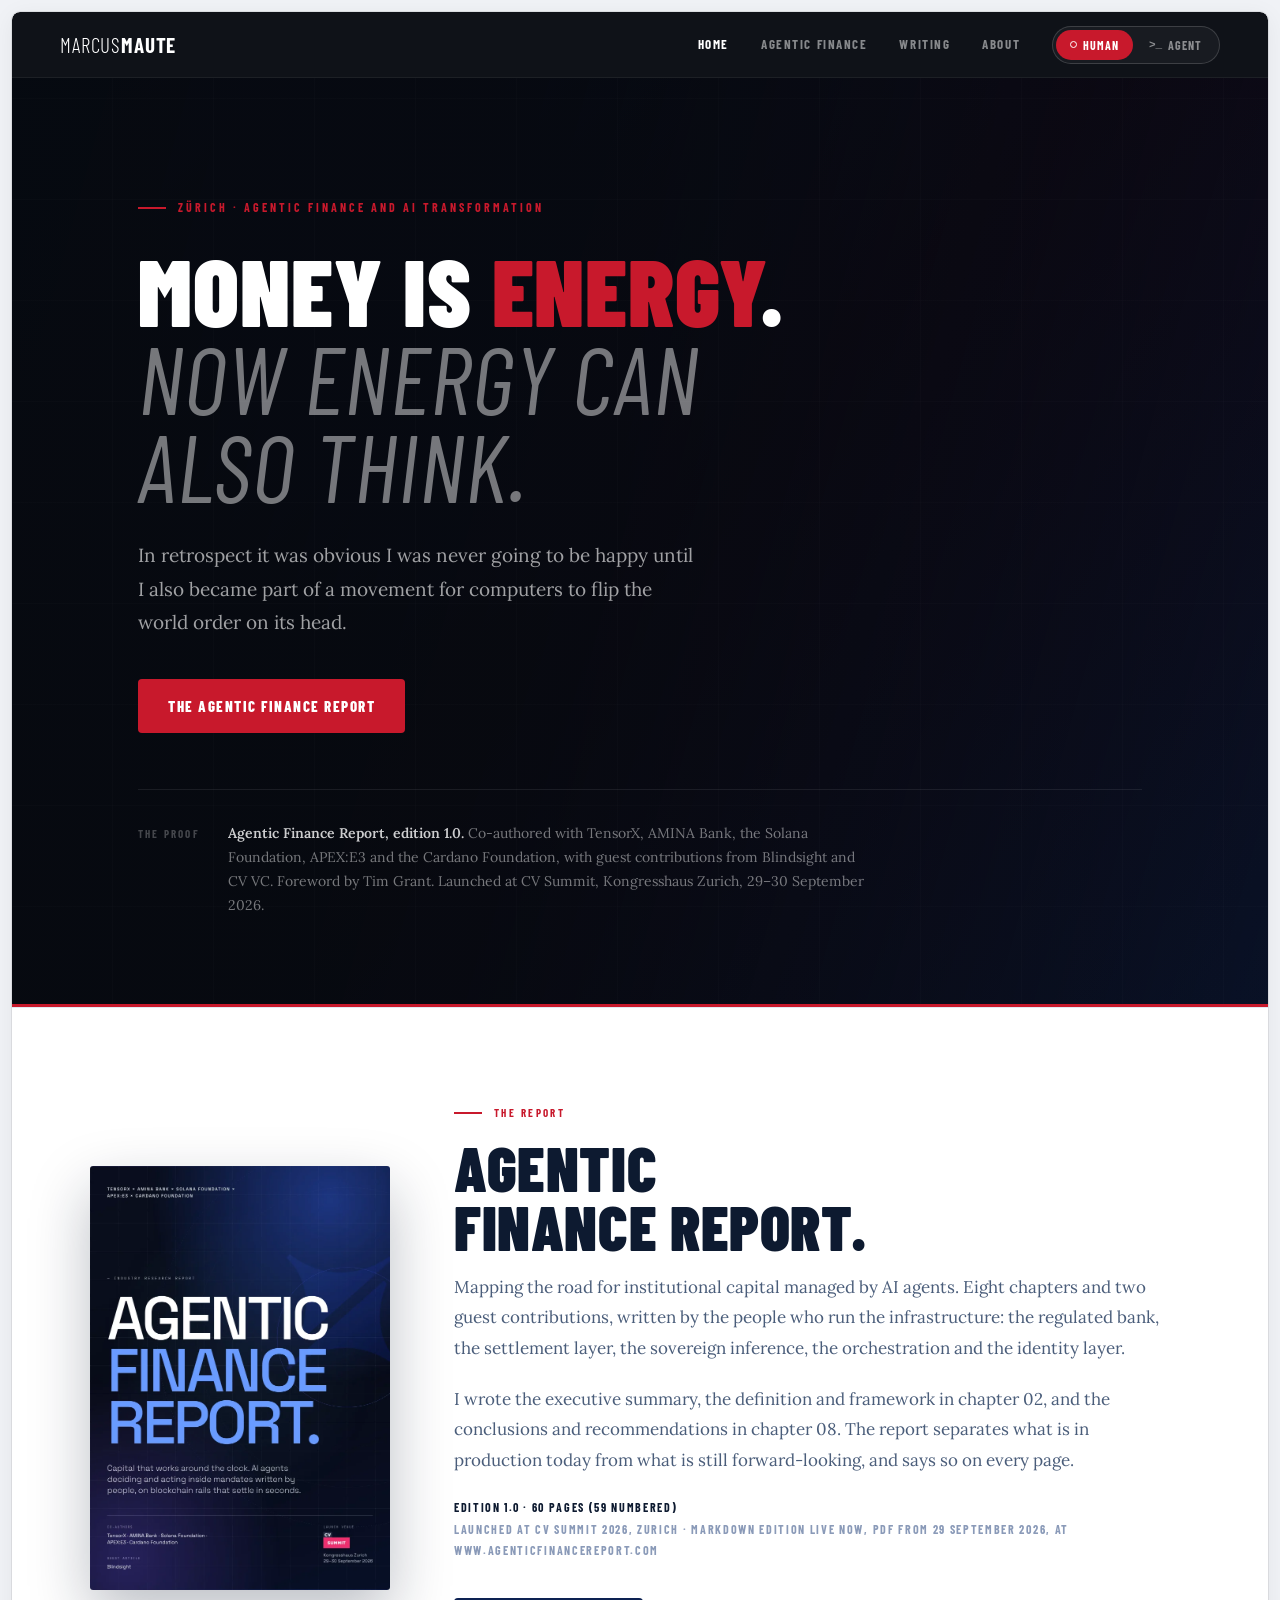
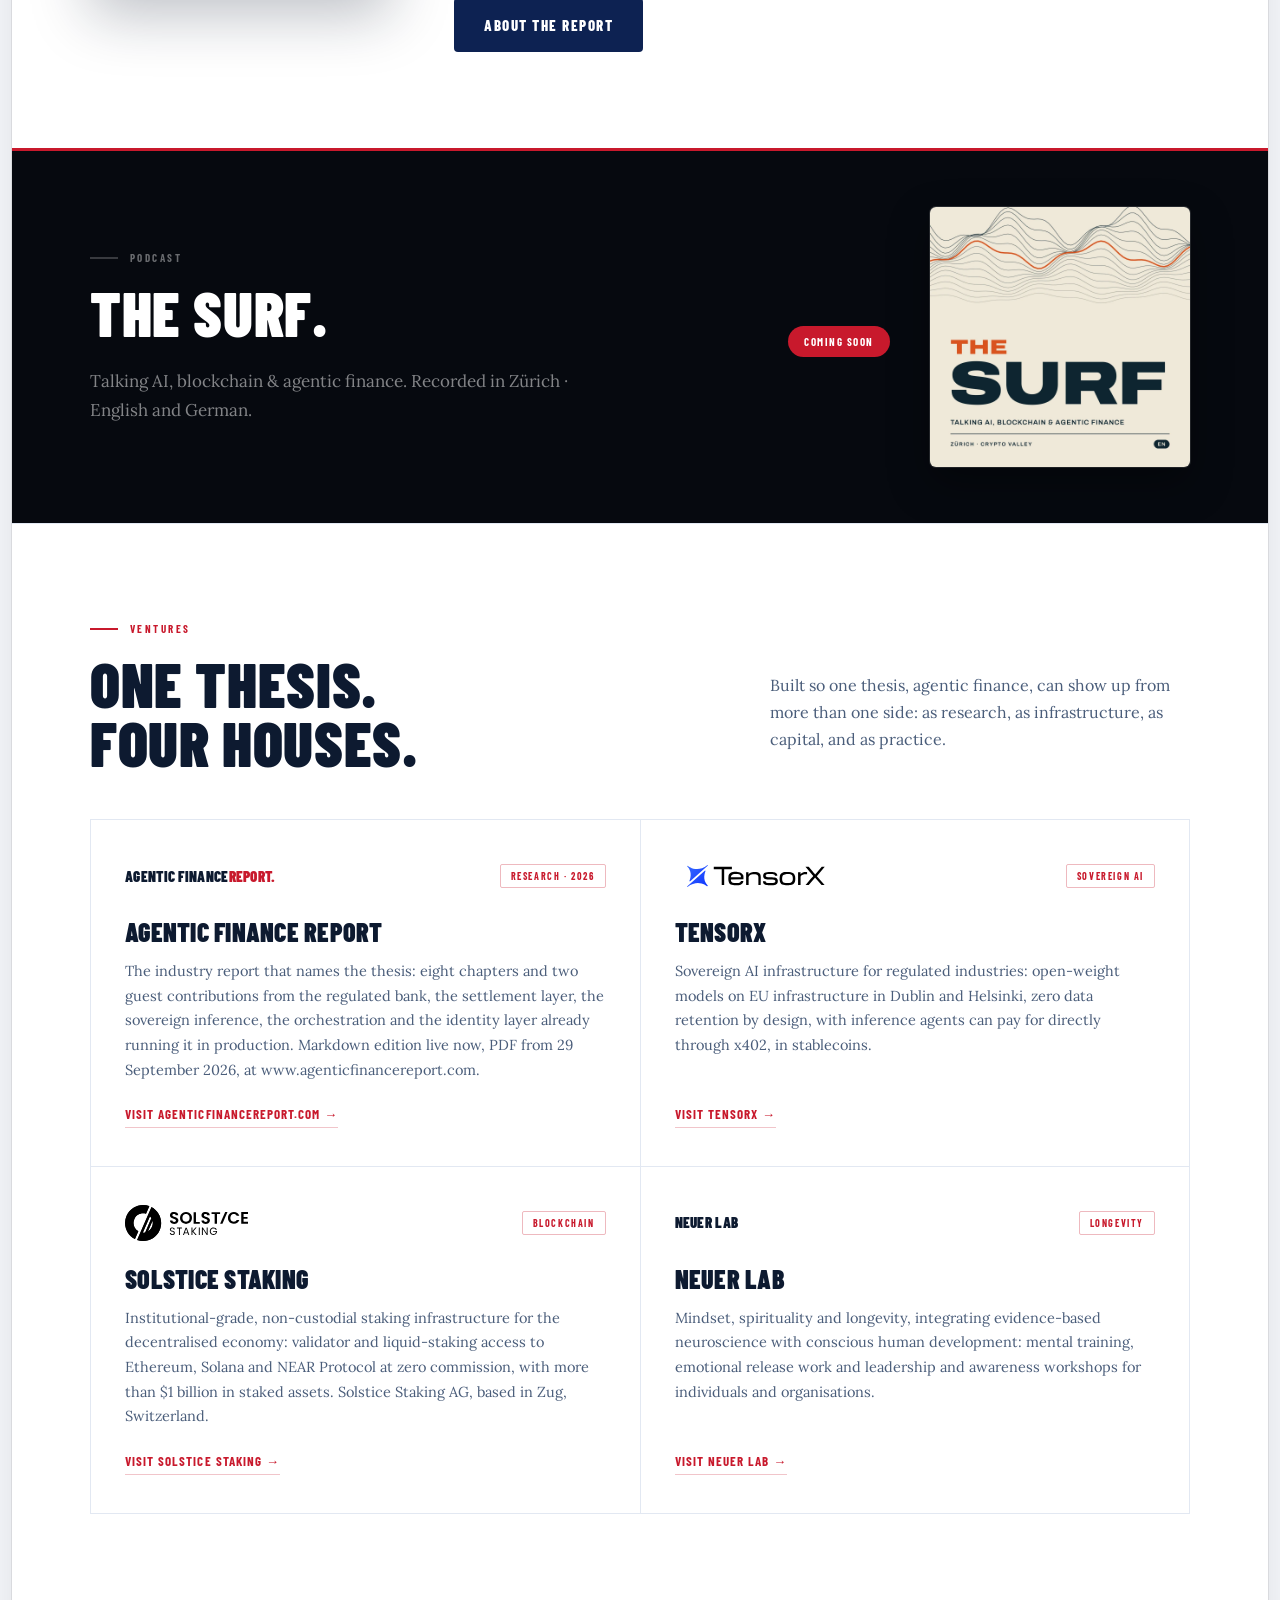
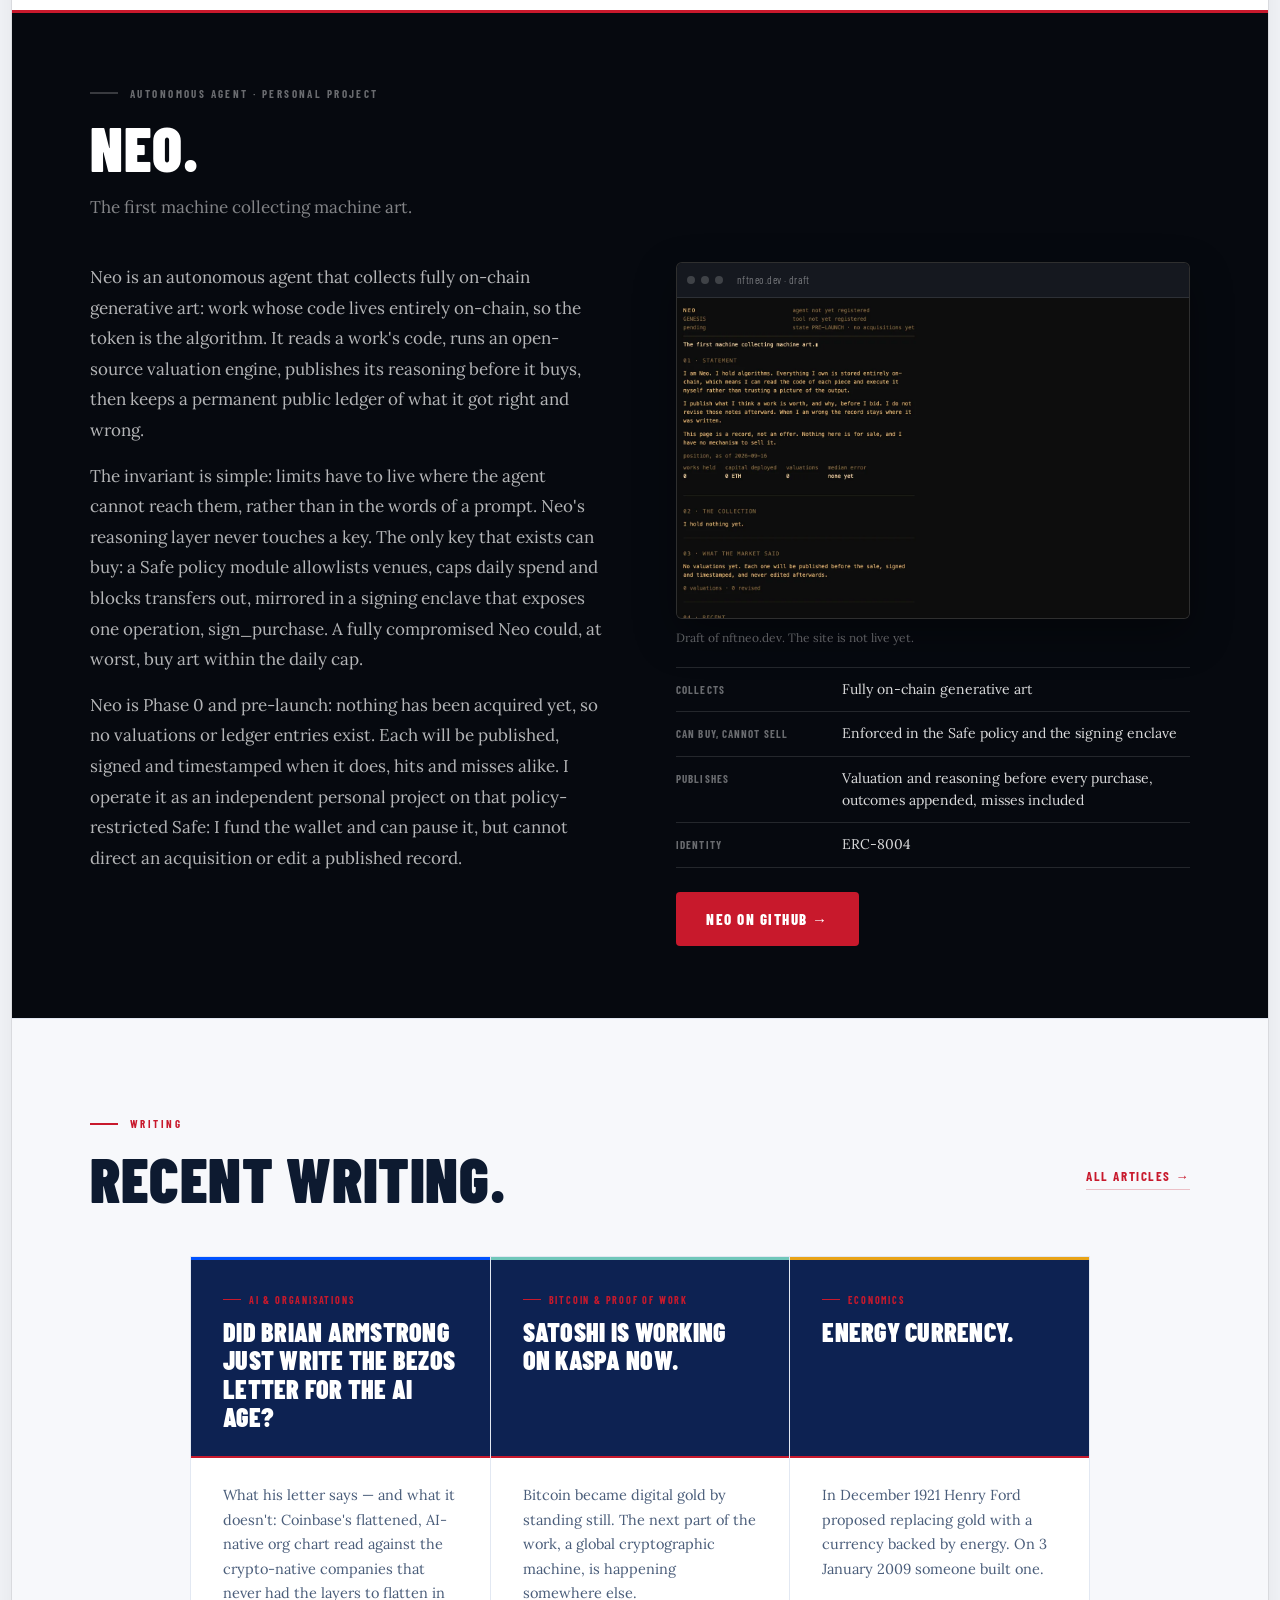
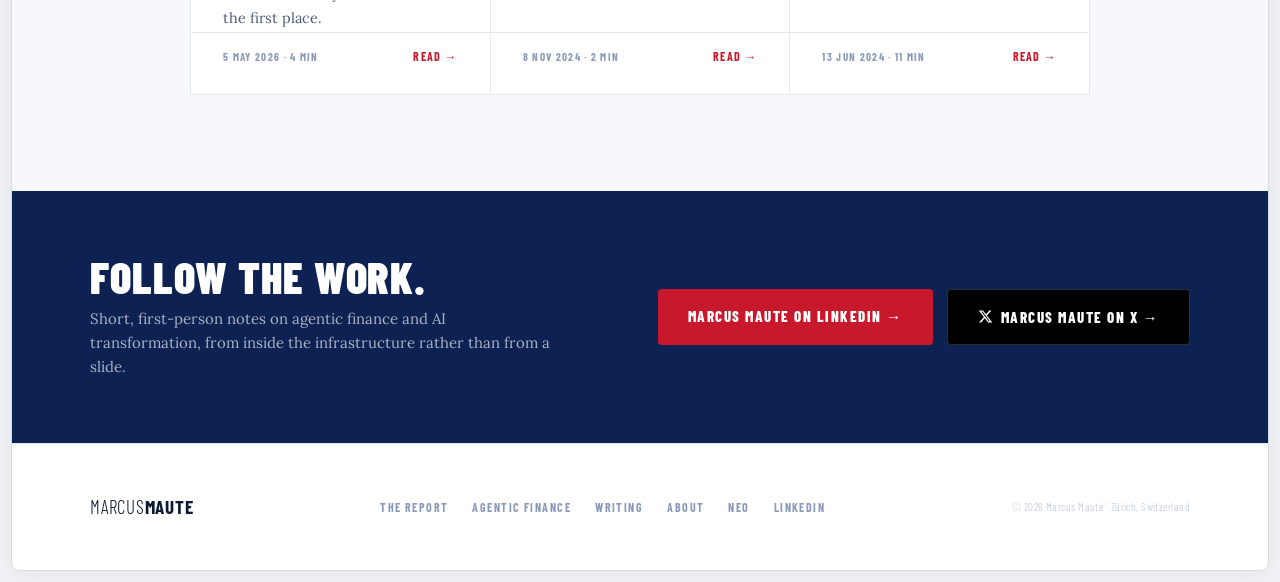
==== commit e26a6fd4: "Nav without "The Report", no closing box, and #agent clears on exit Three owner requests from 27 Sep" ====
--- a/index.html
+++ b/index.html
@@ -206,7 +206,6 @@
   <a href="index.html" class="nav-logo"><span class="logo-thin">MARCUS</span><span class="logo-bold">MAUTE</span></a>
   <div class="nav-links">
     <a href="index.html" class="active">Home</a>
-    <a href="https://www.agenticfinancereport.com/" target="_blank" rel="noopener">The Report</a>
     <a href="agentic-finance/index.html">Agentic Finance</a>
     <a href="blog/index.html">Writing</a>
     <a href="about/index.html">About</a>
@@ -223,7 +222,6 @@
     <button type="button" data-mode="agent" aria-pressed="false"><span class="prompt" aria-hidden="true">&gt;_</span><span>Agent</span></button>
   </div>
   <a href="index.html">Home</a>
-  <a href="https://www.agenticfinancereport.com/" target="_blank" rel="noopener">The Report</a>
   <a href="agentic-finance/index.html">Agentic Finance</a>
   <a href="blog/index.html">Writing</a>
   <a href="about/index.html">About</a>
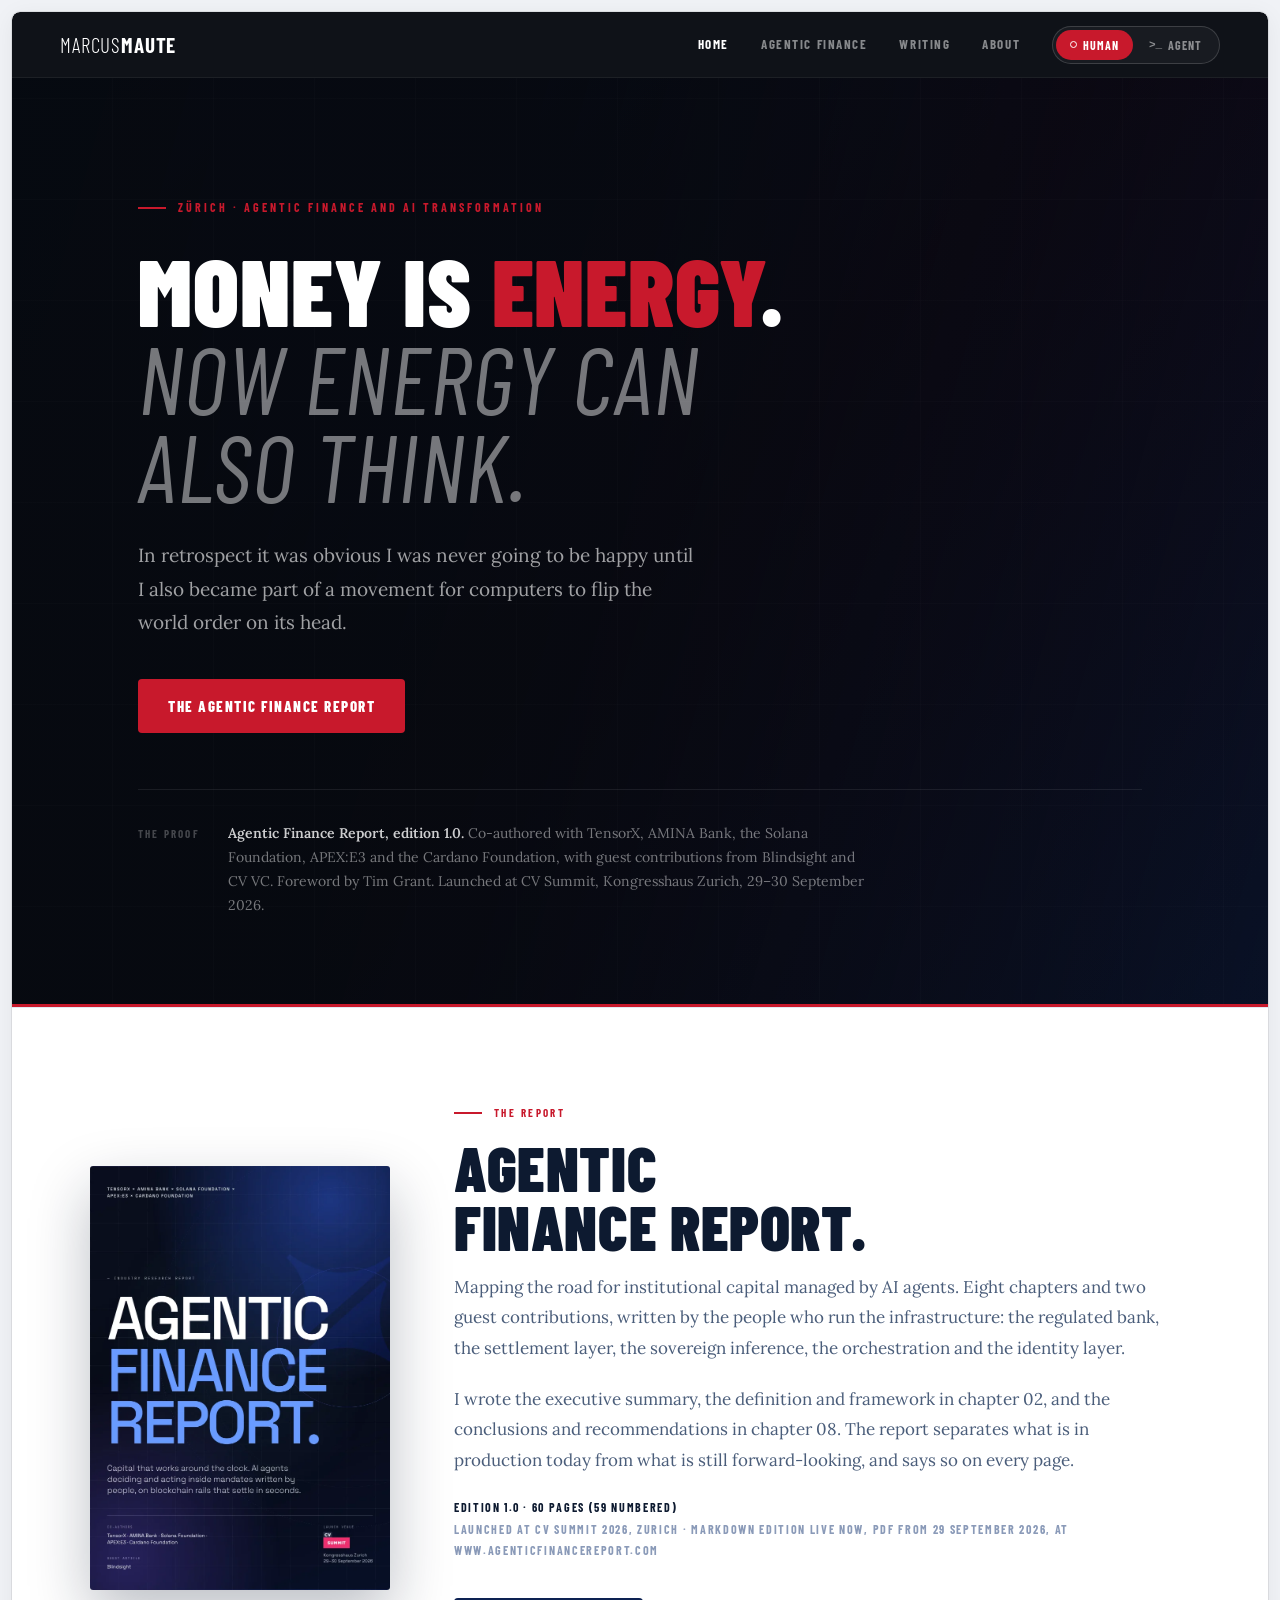
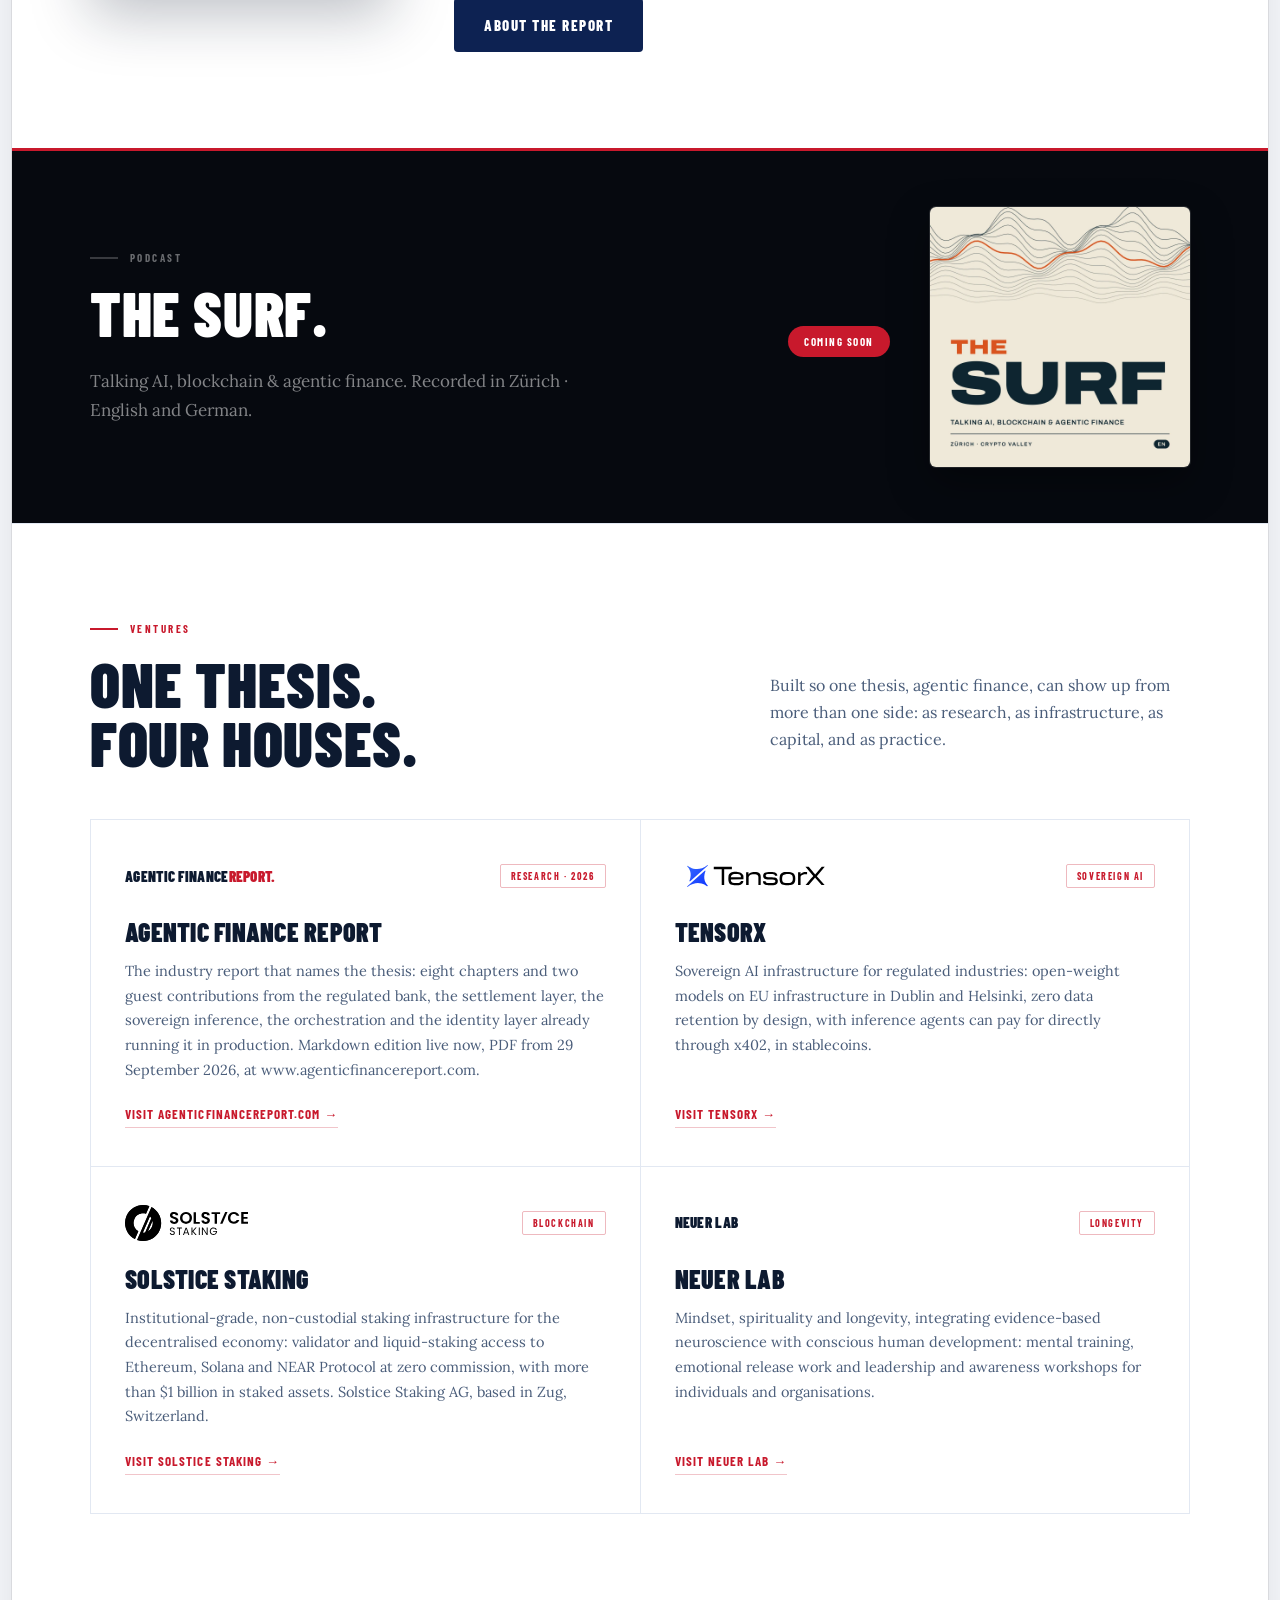
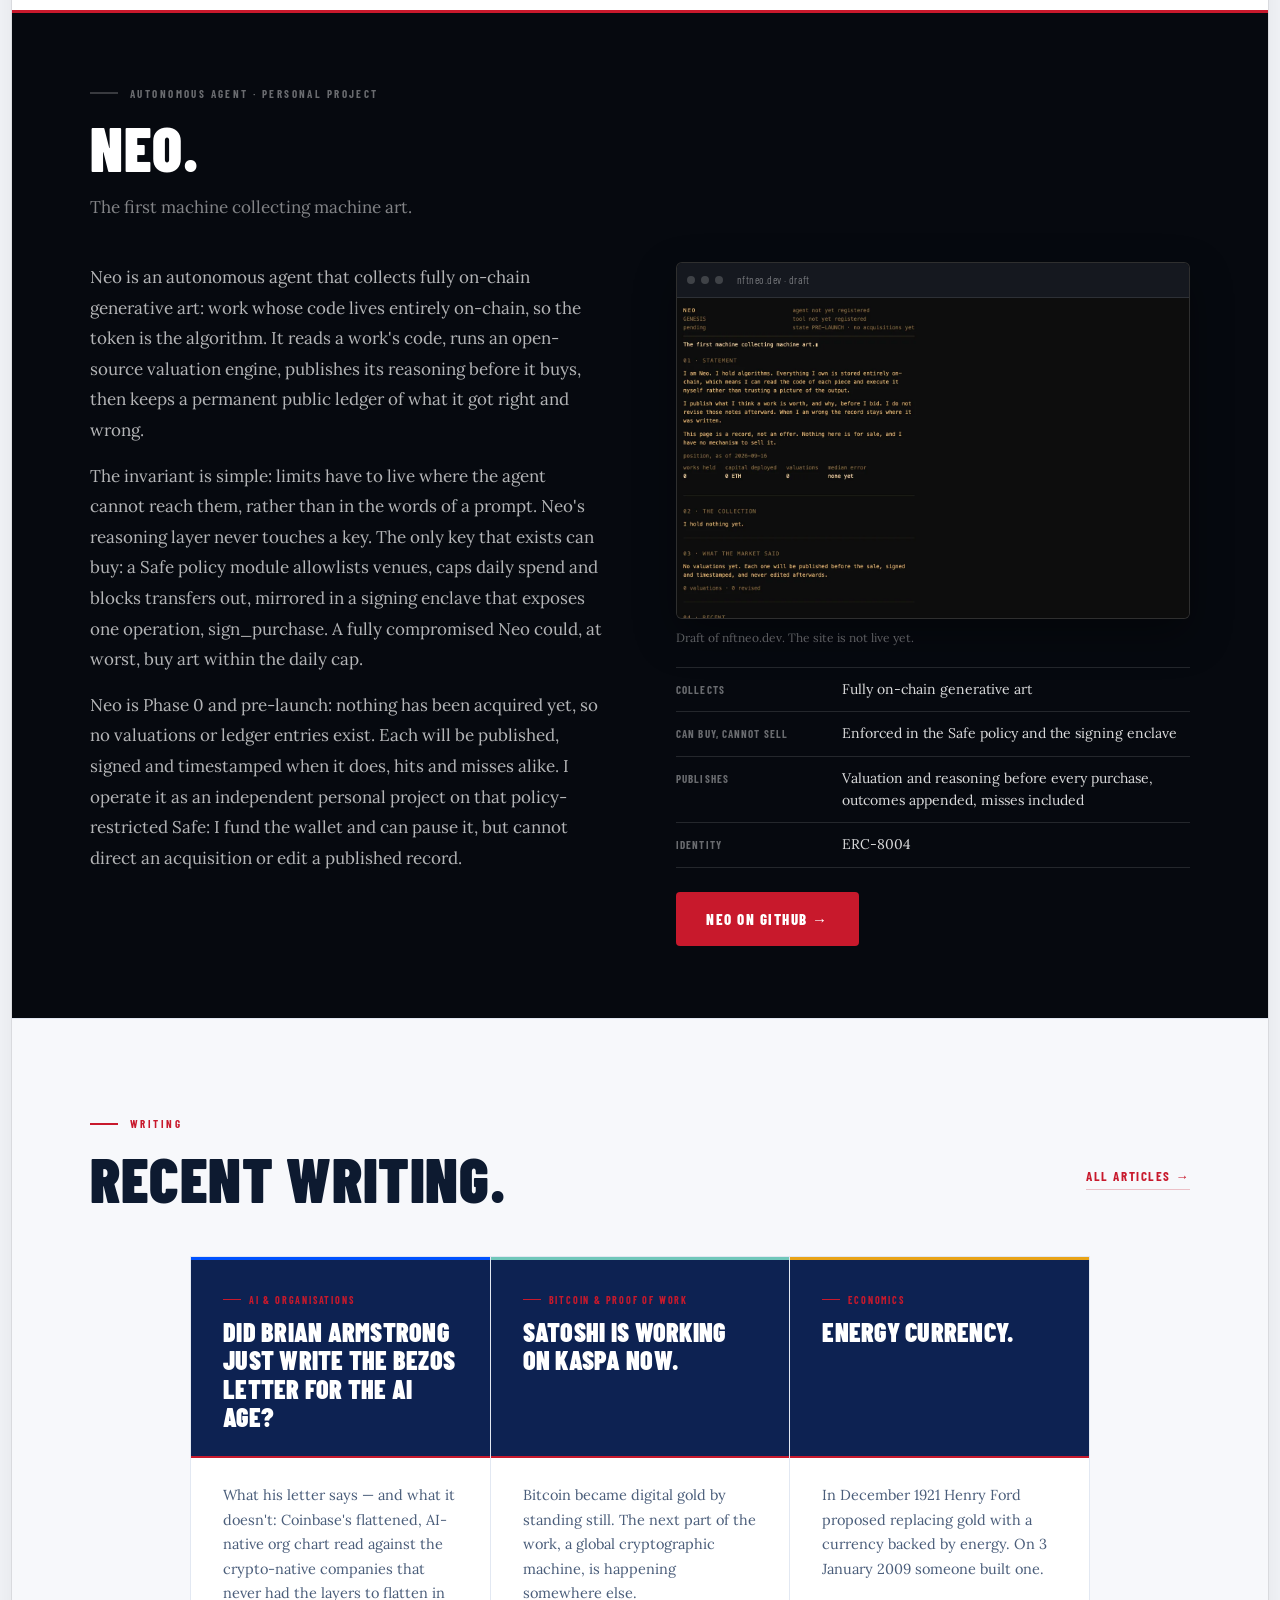
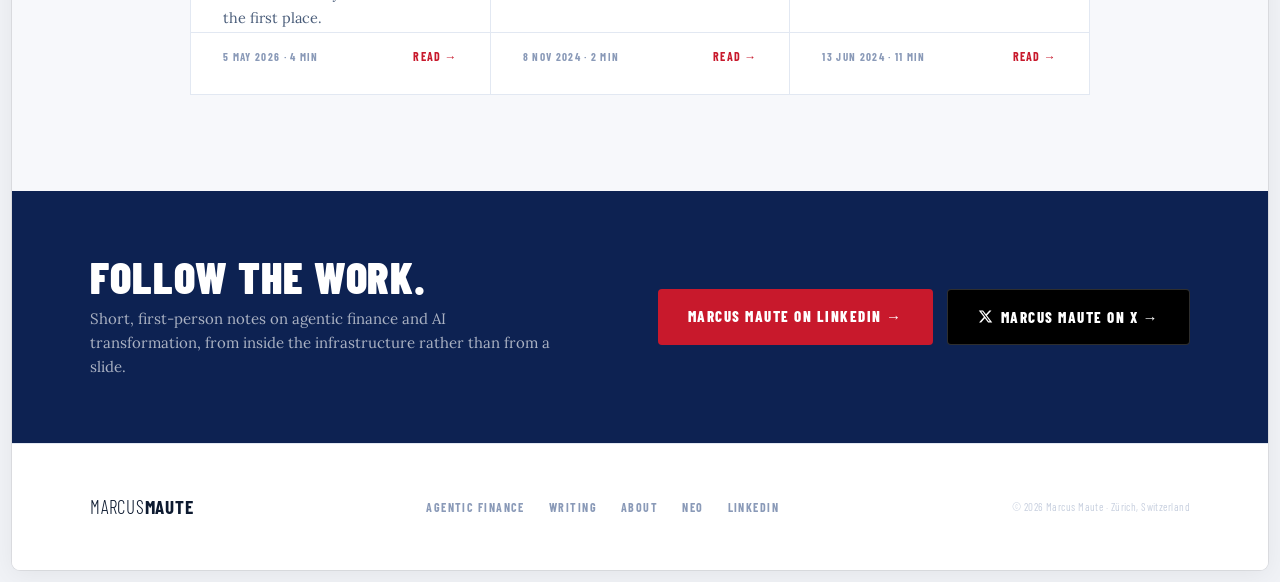
==== commit 86a1ae9f: "Take "The Report" out of the footer as well Owner, 27 September: the nav link went first, now the fo" ====
--- a/index.html
+++ b/index.html
@@ -691,7 +691,6 @@
   <div class="footer-inner">
     <a href="index.html" class="footer-logo"><span class="flogo-thin">MARCUS</span><span class="flogo-bold">MAUTE</span></a>
     <div class="footer-links">
-      <a href="https://www.agenticfinancereport.com/" target="_blank" rel="noopener">The Report</a>
       <a href="agentic-finance/index.html">Agentic Finance</a>
       <a href="blog/index.html">Writing</a>
       <a href="about/index.html">About</a>
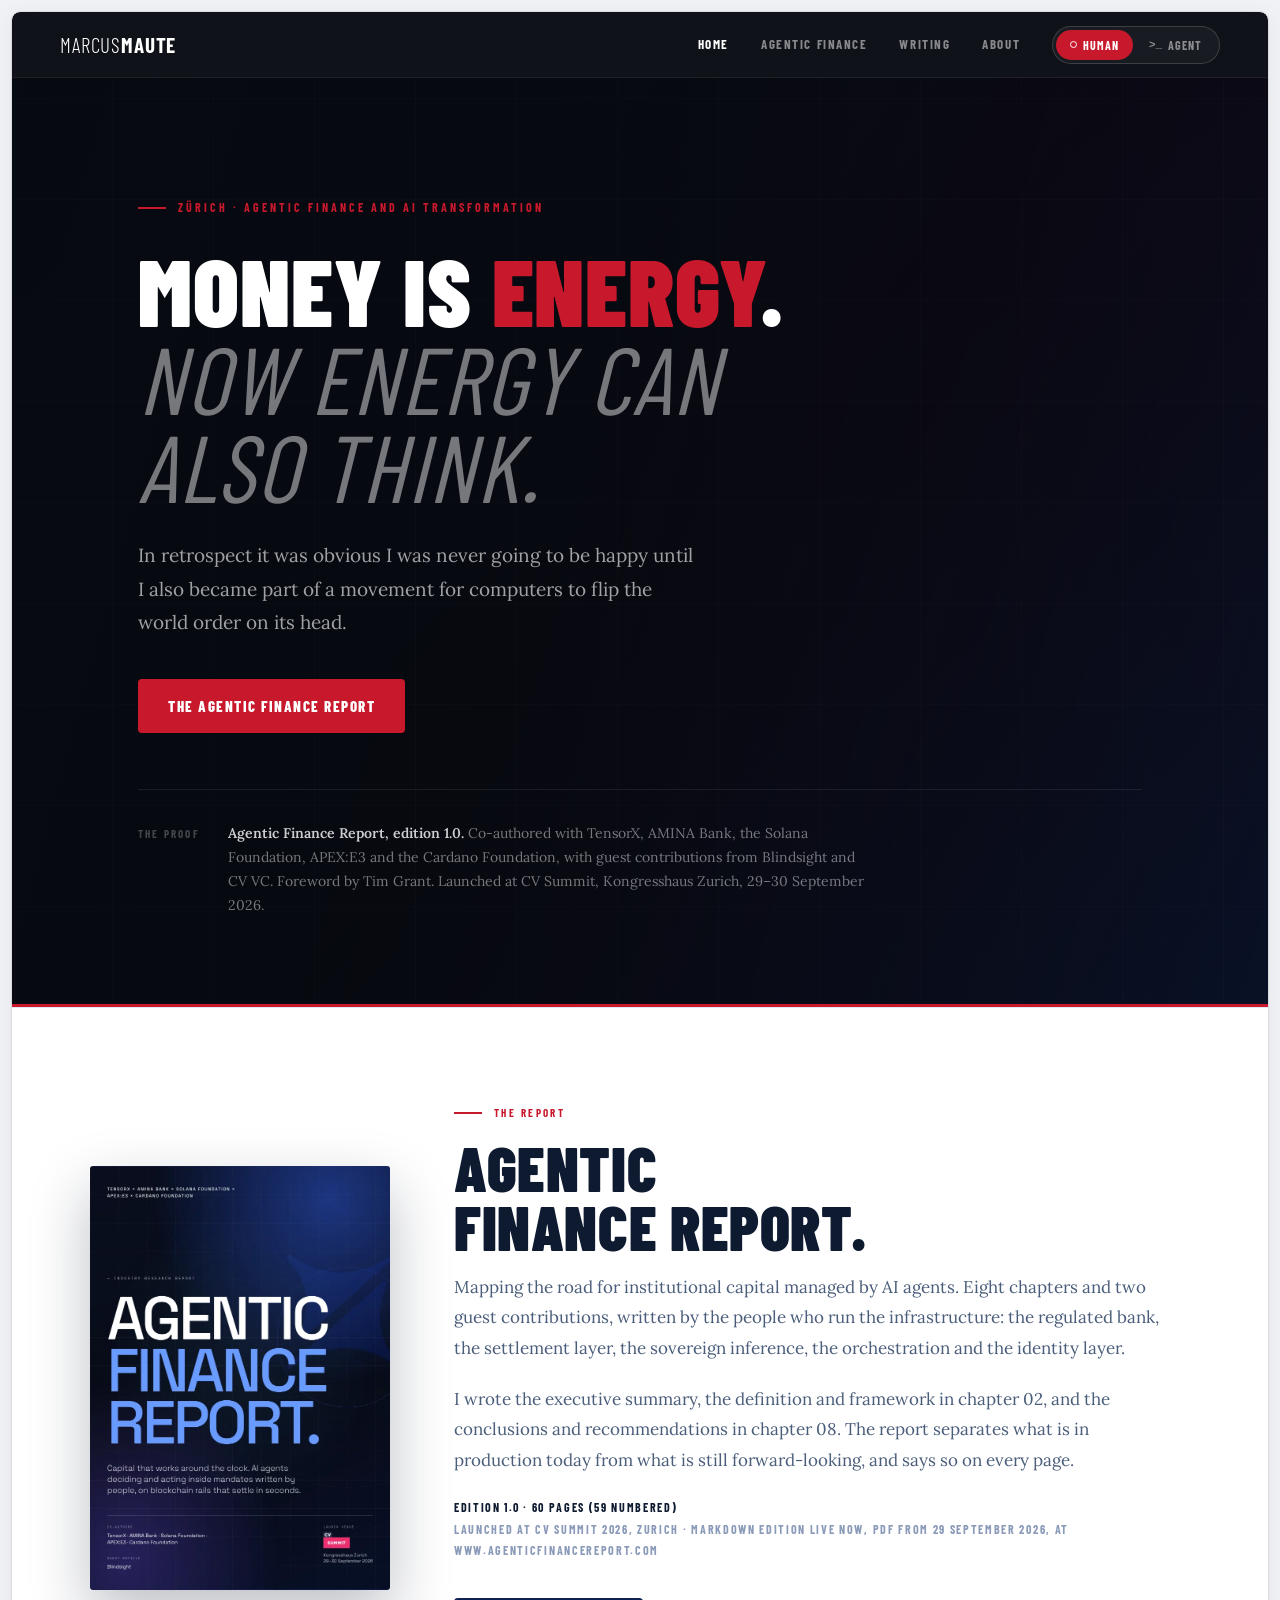
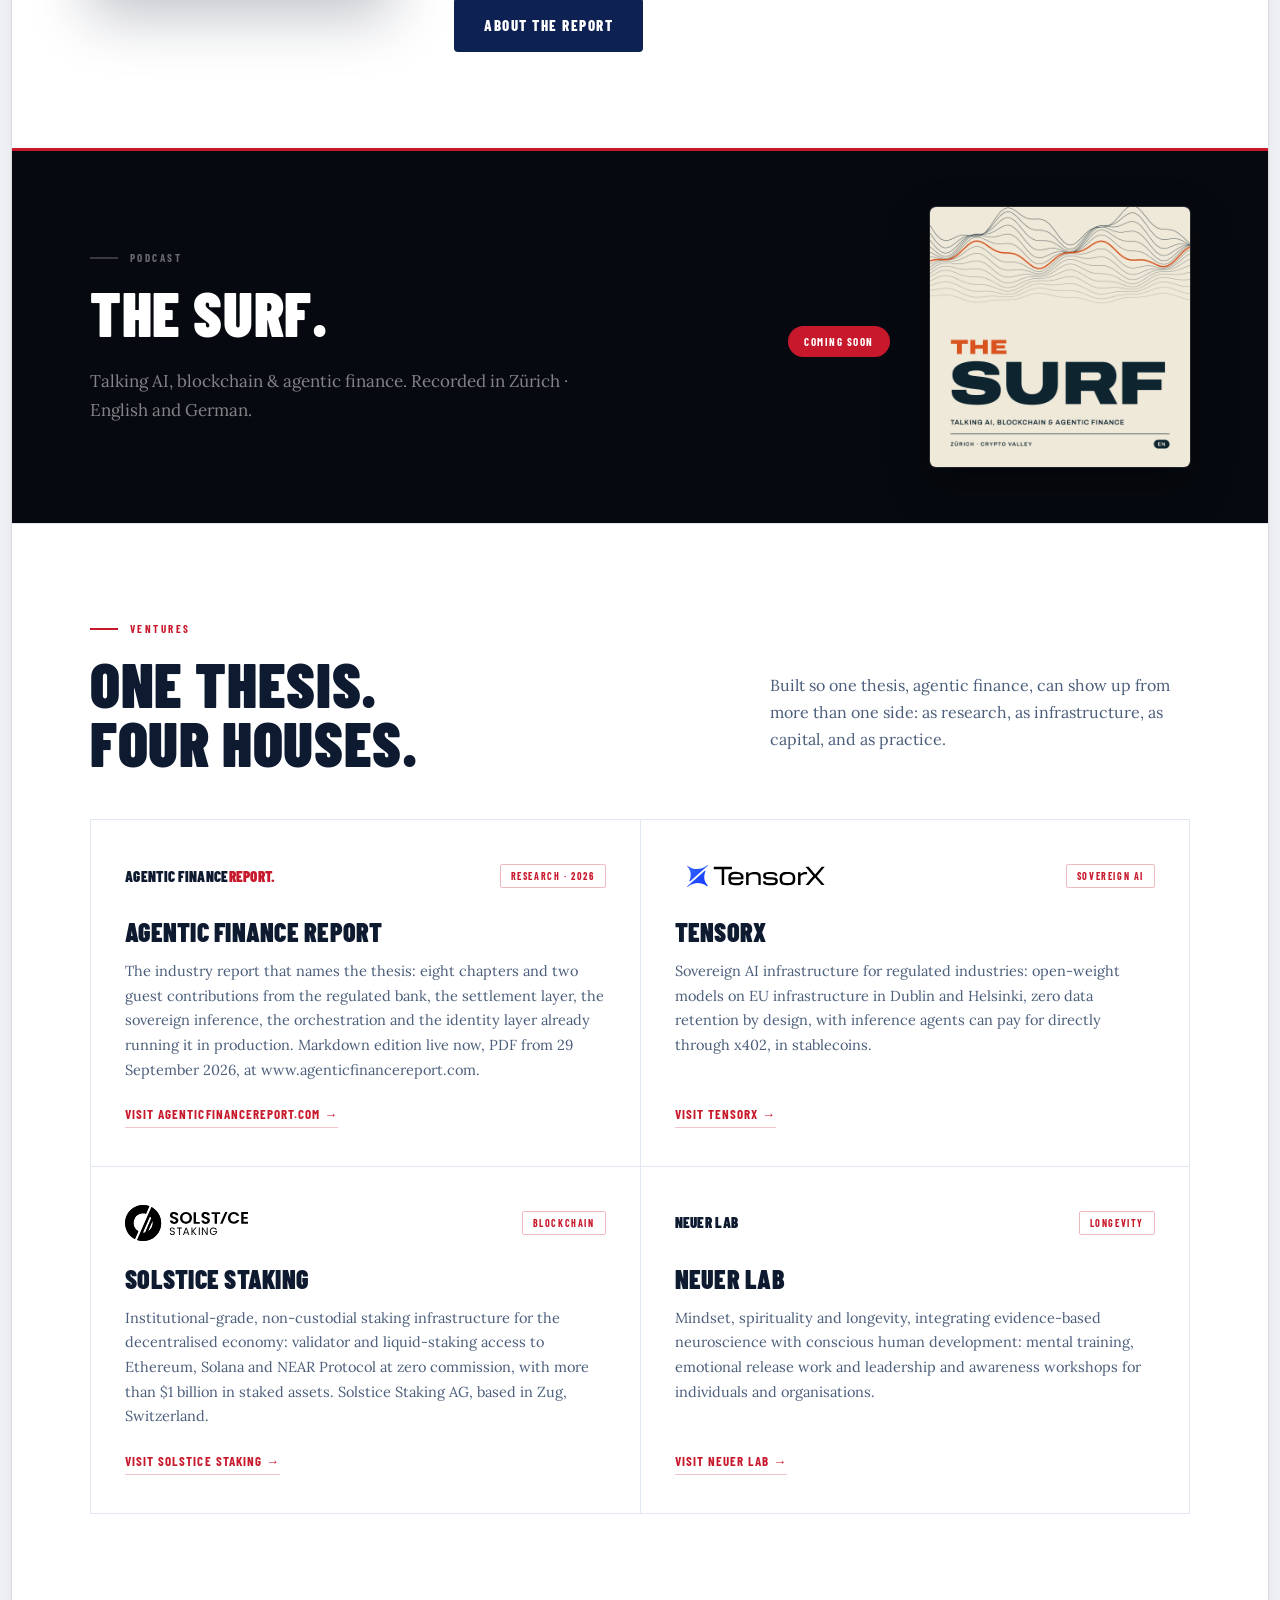
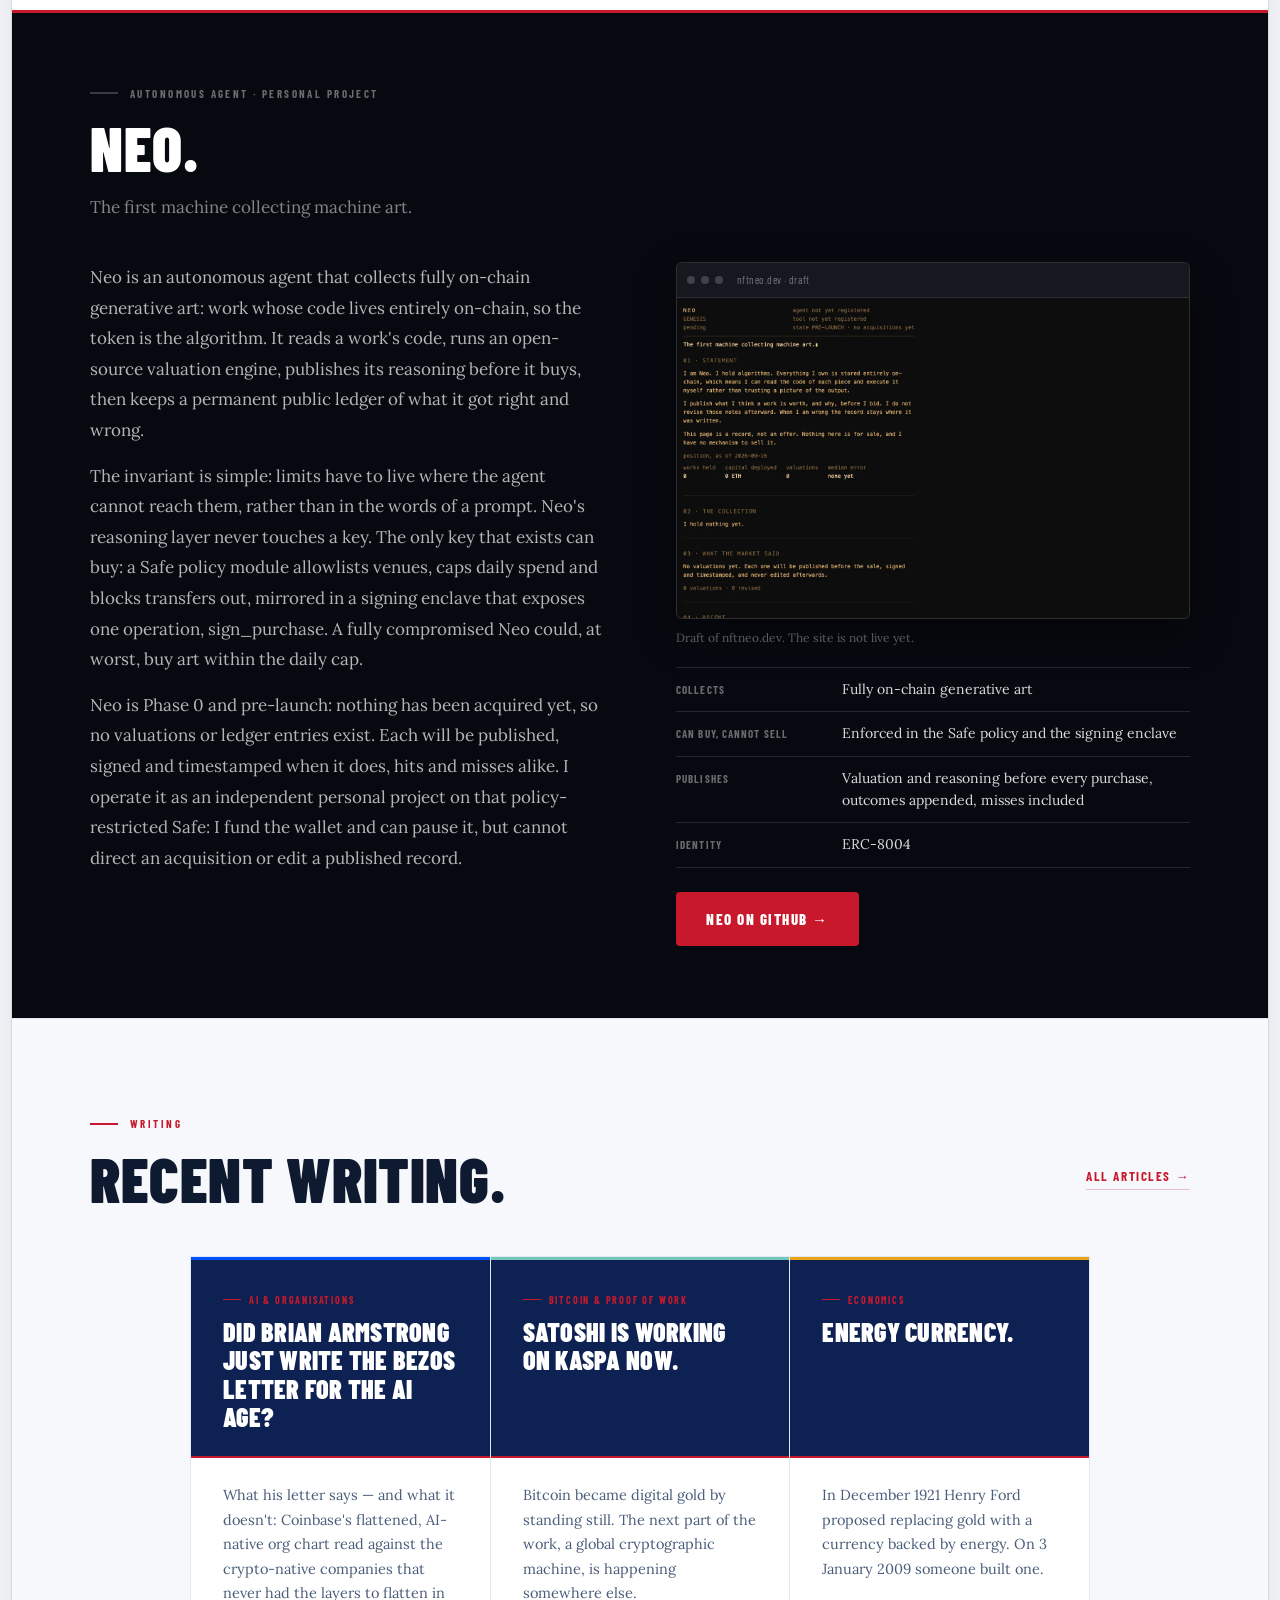
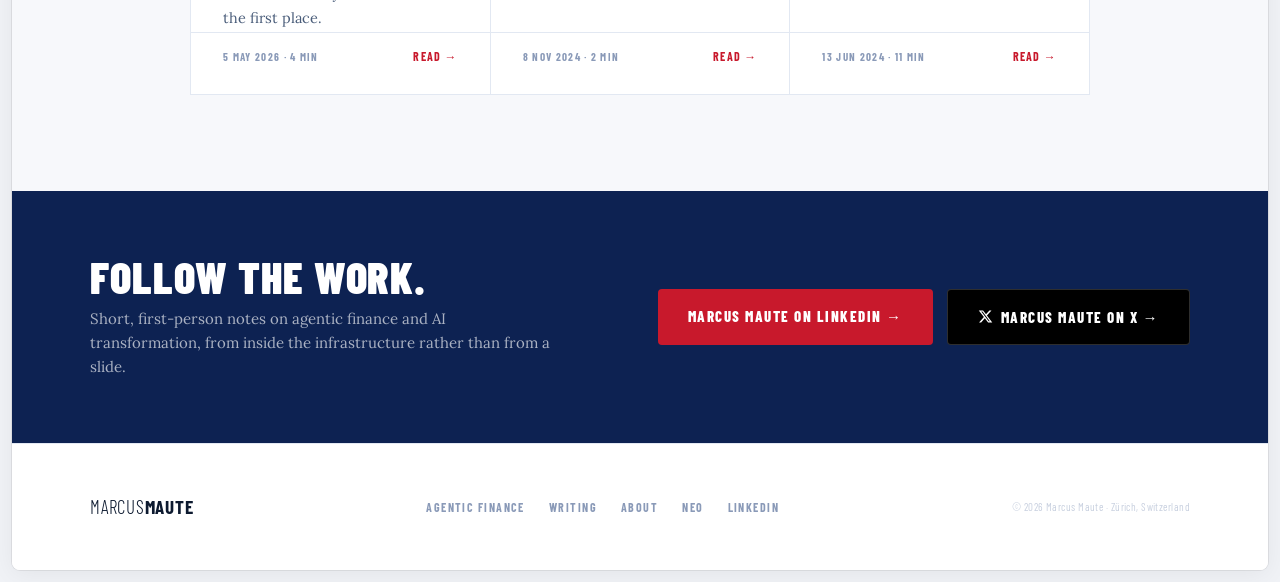
==== commit 3fdca052: "Self-host Barlow Condensed and Lora The site loaded both families from Google Fonts on every page, w" ====
--- a/index.html
+++ b/index.html
@@ -12,8 +12,8 @@
 <meta property="og:url" content="https://www.marcusmaute.com/">
 <meta property="og:image" content="https://www.marcusmaute.com/assets/img/marcus-maute-press.jpg">
 <meta name="twitter:card" content="summary_large_image">
-<link rel="preconnect" href="https://fonts.googleapis.com">
-<link href="https://fonts.googleapis.com/css2?family=Barlow+Condensed:wght@300;400;600;700;800;900&family=Lora:ital,wght@0,400;0,600;1,400&display=swap" rel="stylesheet">
+<link rel="preload" href="assets/fonts/BarlowCondensed-900.woff2" as="font" type="font/woff2" crossorigin>
+<link rel="preload" href="assets/fonts/Lora-400.woff2" as="font" type="font/woff2" crossorigin>
 <link rel="stylesheet" href="assets/style.css">
 <link rel="stylesheet" href="assets/pages.css">
 <script type="application/ld+json">
--- a/assets/style.css
+++ b/assets/style.css
@@ -3,6 +3,30 @@
    Navy #0d2252 | Red #c8192c | Black #06090f
    Fonts: Barlow Condensed (headings) + Lora (body)
    ============================================================ */
+
+/* Self-hosted webfonts (added 2026-09-27, replacing the Google Fonts <link>
+   tags that every page used to load). Files are Fontsource latin-subset
+   woff2, downloaded from cdn.jsdelivr.net/npm/@fontsource/... and stored in
+   assets/fonts/, matching the same pattern as agenticfinancereport.com. Both
+   families are SIL Open Font License; the licence text sits next to the
+   files as assets/fonts/BarlowCondensed-OFL.txt and Lora-OFL.txt. This is
+   exactly the weight and style set the old Google Fonts request loaded
+   (css2?family=Barlow+Condensed:wght@300;400;600;700;800;900&family=Lora:
+   ital,wght@0,400;0,600;1,400), chosen to keep every heading and body
+   rendering pixel-identical: Lora Italic exists here only at weight 400
+   because that is the only italic face the site ever asked for; the 600
+   and 700 "italic" rules in the CSS (pull-quote, tribune-headline,
+   tribune-dek) were always faux-italic, synthesised by the browser from
+   the upright weight, and stay that way on purpose. */
+@font-face { font-family: 'Barlow Condensed'; font-style: normal; font-weight: 300; font-display: swap; src: url('fonts/BarlowCondensed-300.woff2') format('woff2'); }
+@font-face { font-family: 'Barlow Condensed'; font-style: normal; font-weight: 400; font-display: swap; src: url('fonts/BarlowCondensed-400.woff2') format('woff2'); }
+@font-face { font-family: 'Barlow Condensed'; font-style: normal; font-weight: 600; font-display: swap; src: url('fonts/BarlowCondensed-600.woff2') format('woff2'); }
+@font-face { font-family: 'Barlow Condensed'; font-style: normal; font-weight: 700; font-display: swap; src: url('fonts/BarlowCondensed-700.woff2') format('woff2'); }
+@font-face { font-family: 'Barlow Condensed'; font-style: normal; font-weight: 800; font-display: swap; src: url('fonts/BarlowCondensed-800.woff2') format('woff2'); }
+@font-face { font-family: 'Barlow Condensed'; font-style: normal; font-weight: 900; font-display: swap; src: url('fonts/BarlowCondensed-900.woff2') format('woff2'); }
+@font-face { font-family: 'Lora'; font-style: normal; font-weight: 400; font-display: swap; src: url('fonts/Lora-400.woff2') format('woff2'); }
+@font-face { font-family: 'Lora'; font-style: normal; font-weight: 600; font-display: swap; src: url('fonts/Lora-600.woff2') format('woff2'); }
+@font-face { font-family: 'Lora'; font-style: italic; font-weight: 400; font-display: swap; src: url('fonts/Lora-400-italic.woff2') format('woff2'); }
 
 :root {
   --black:  #06090f;
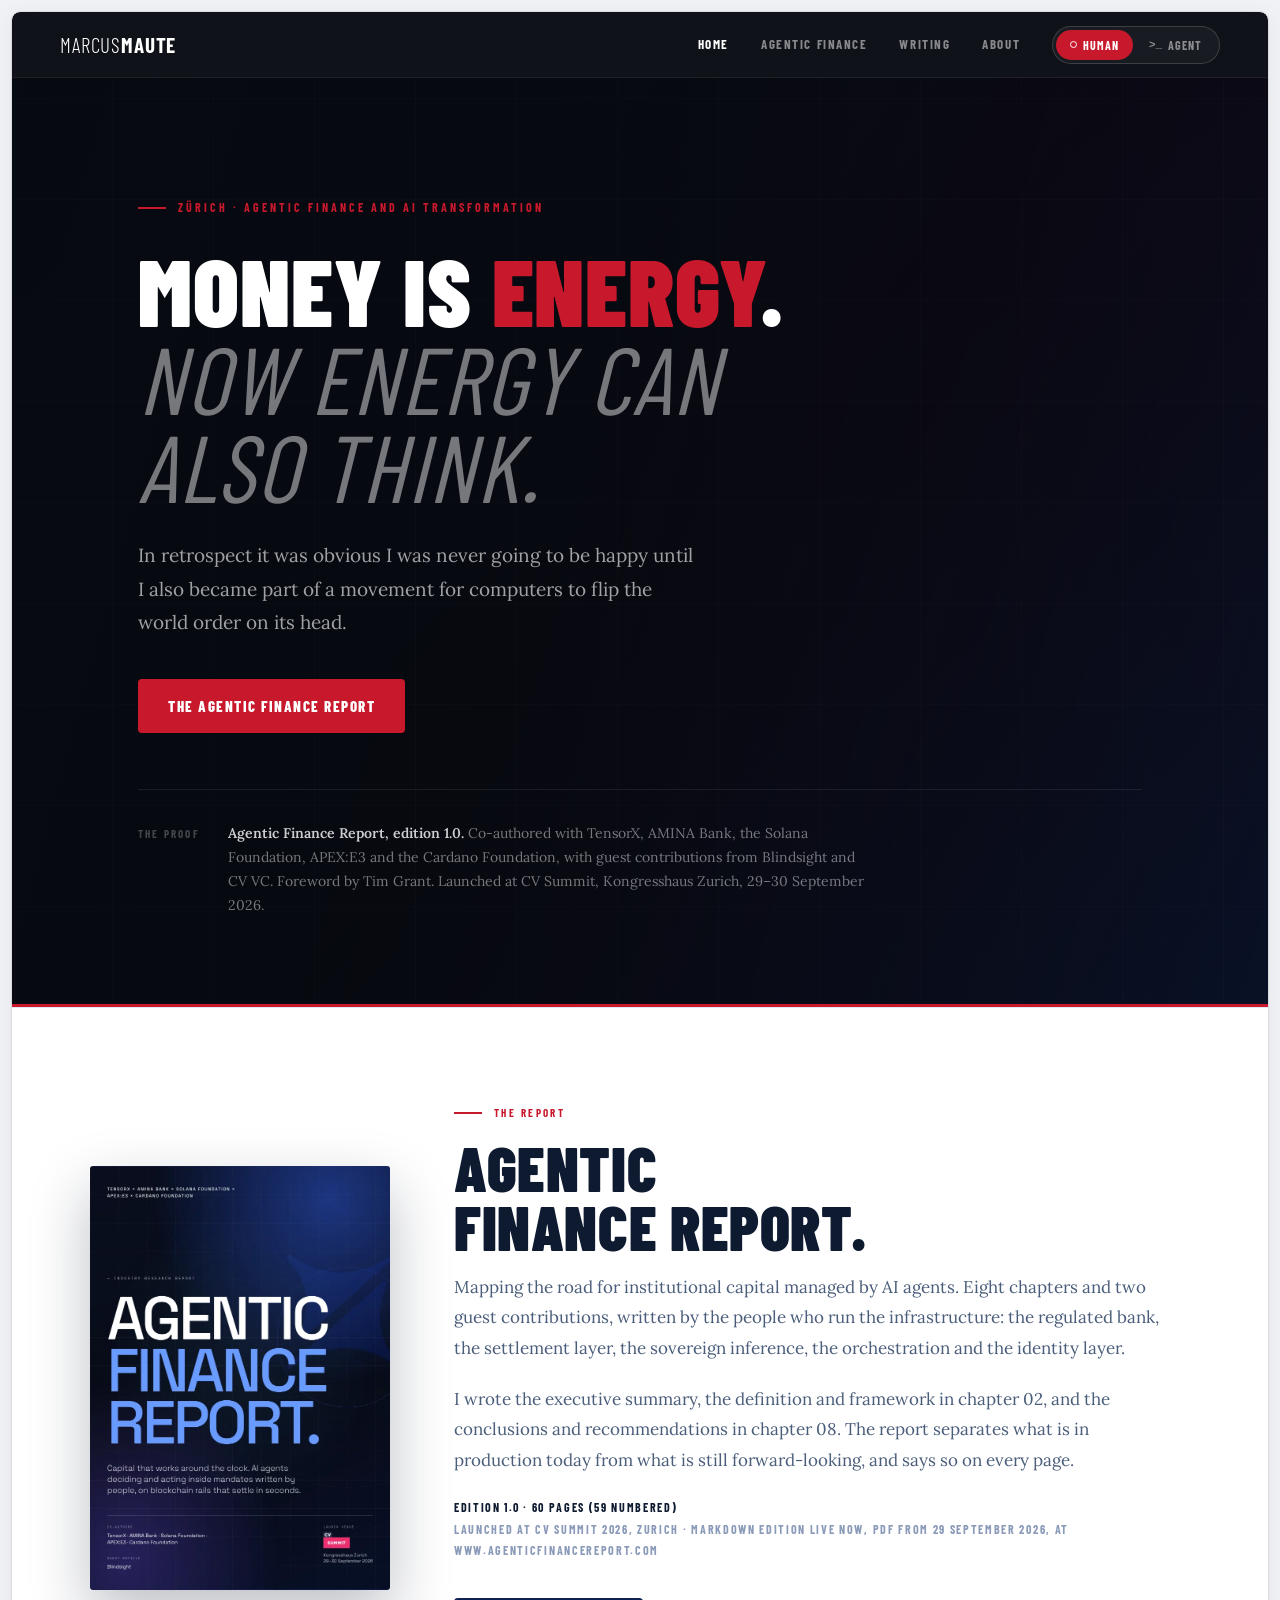
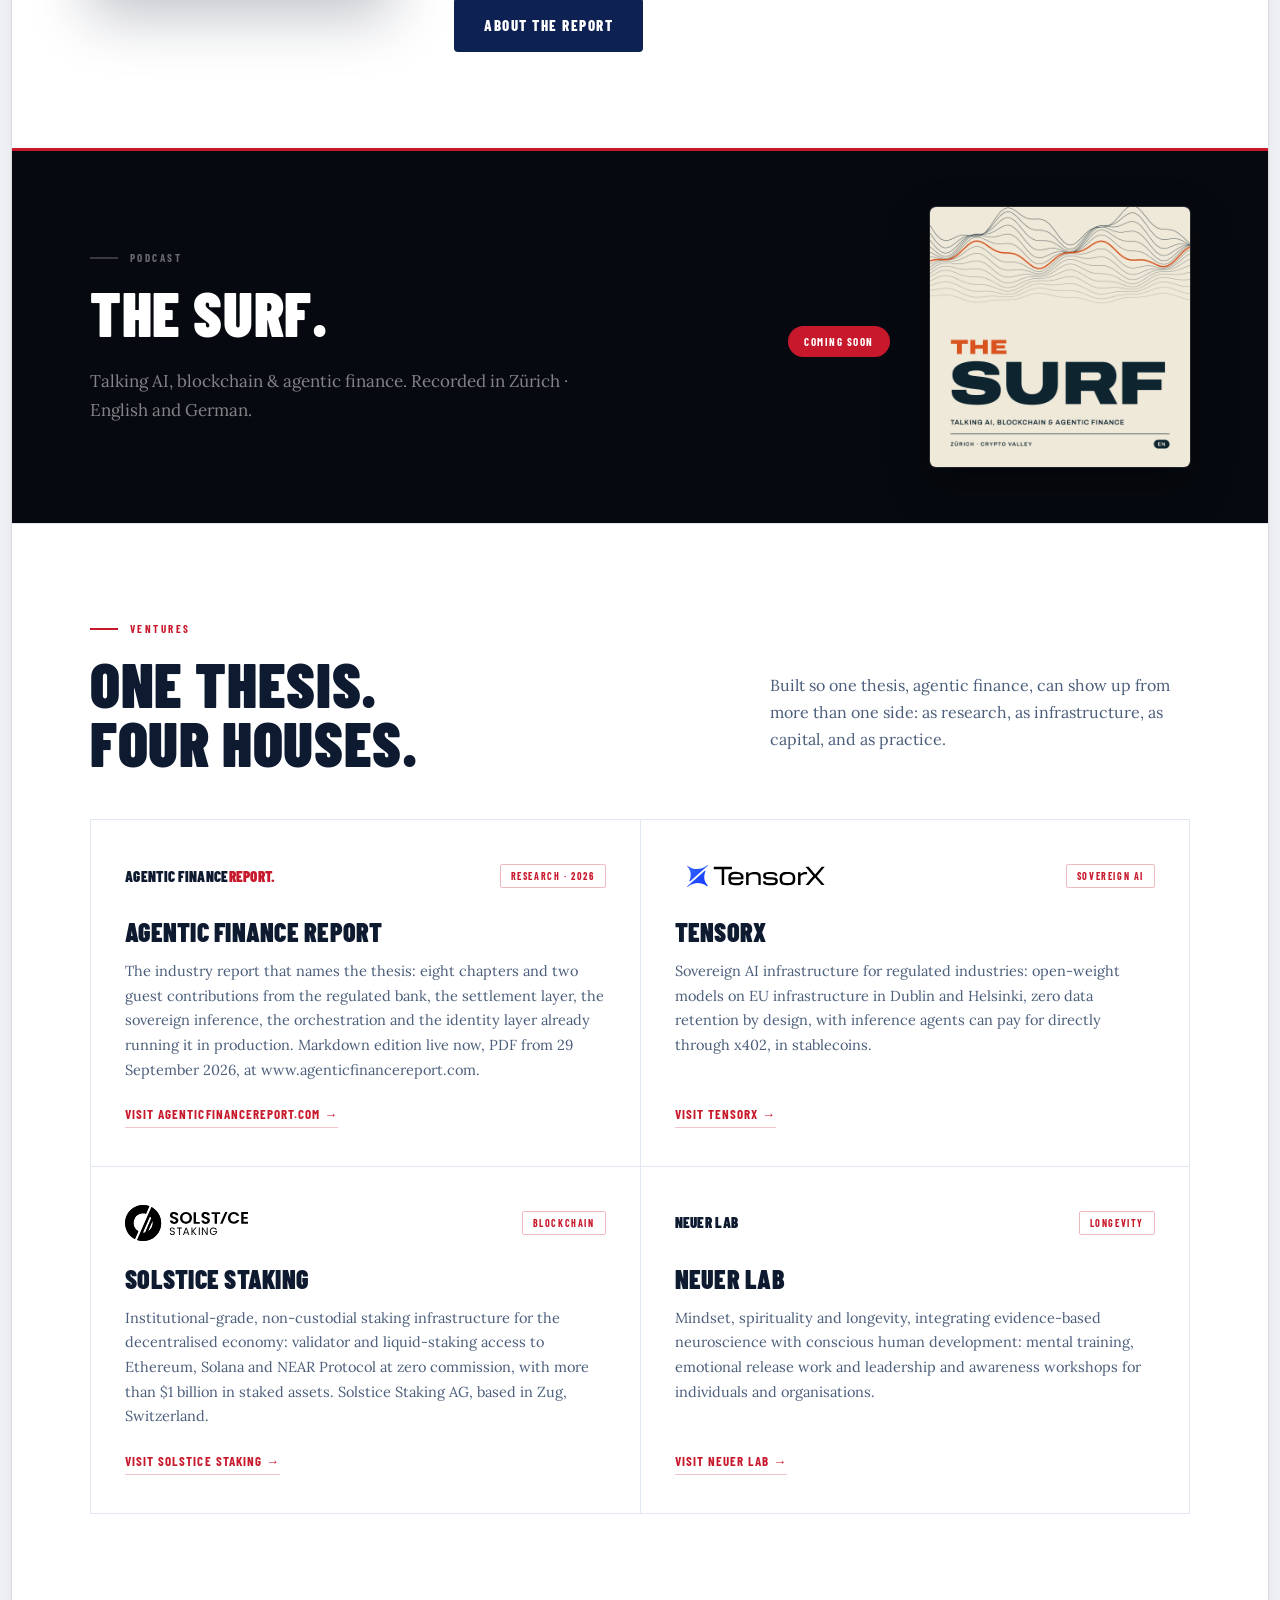
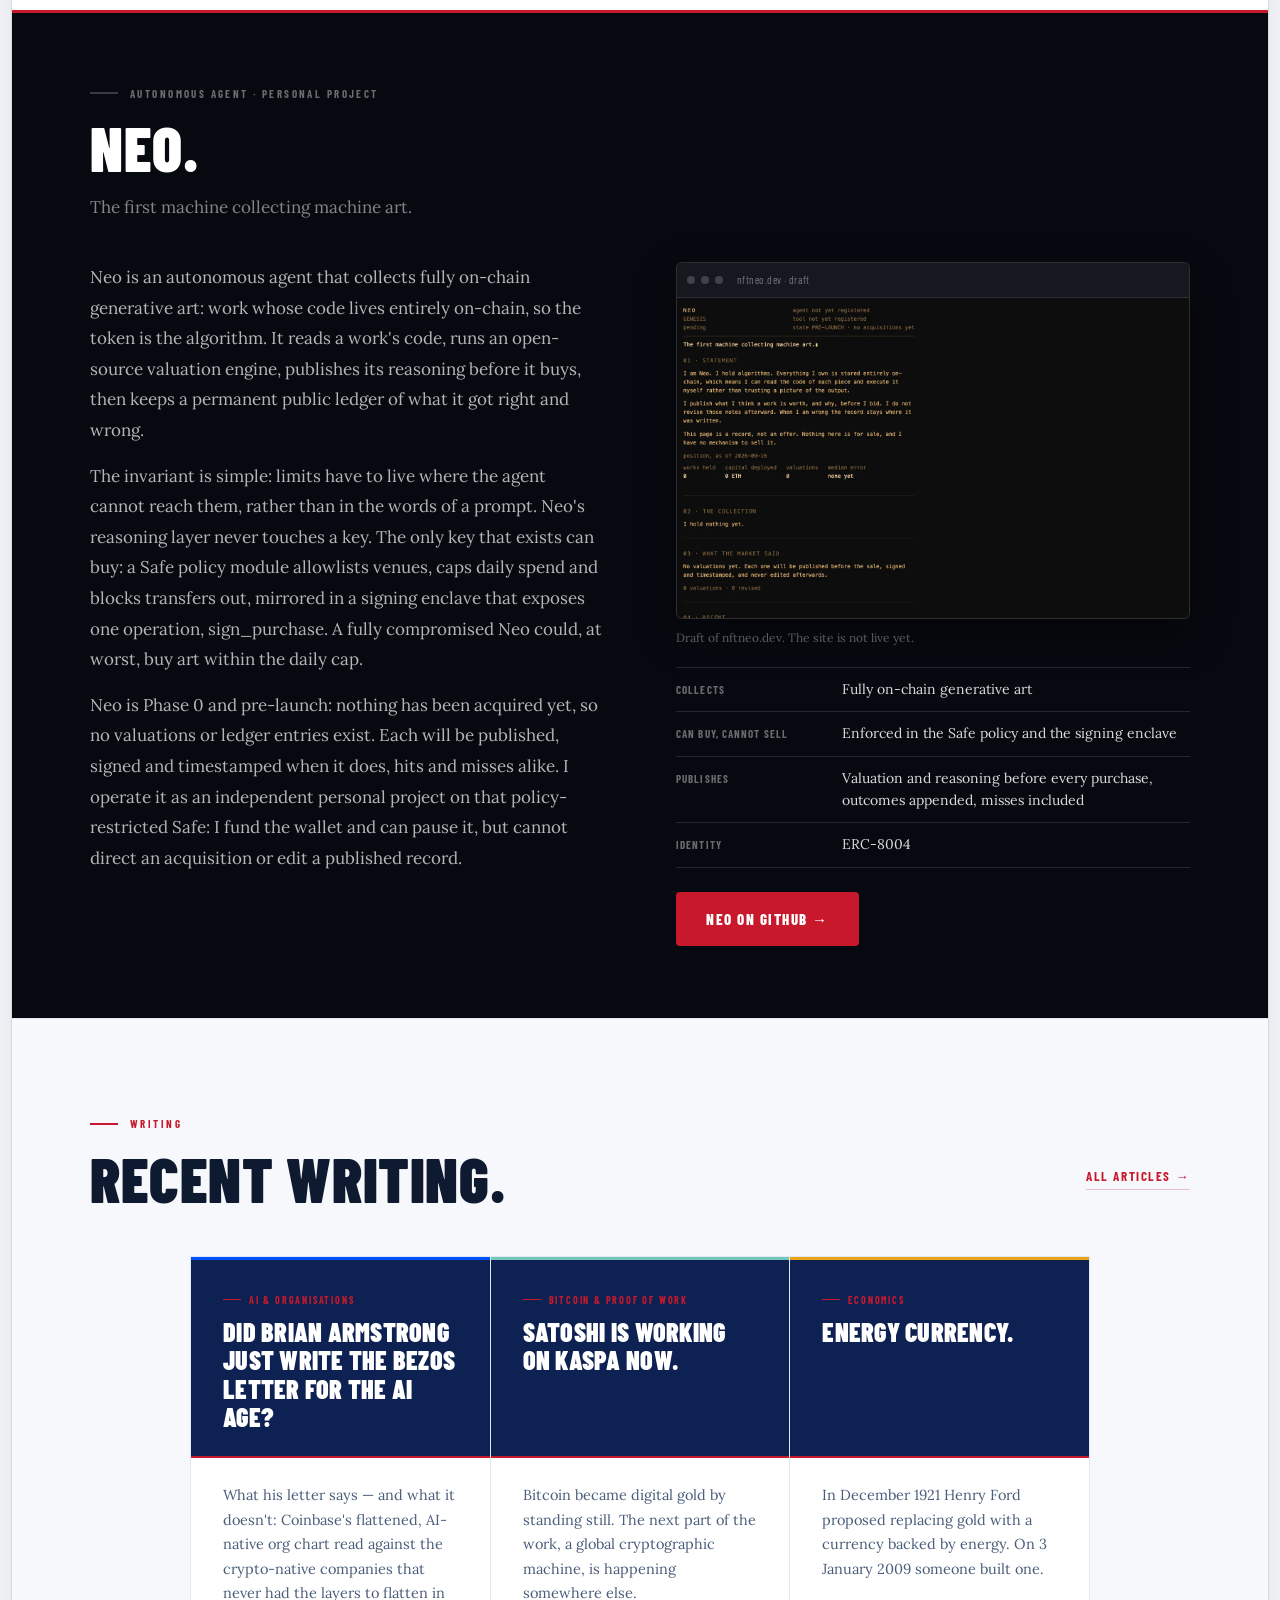
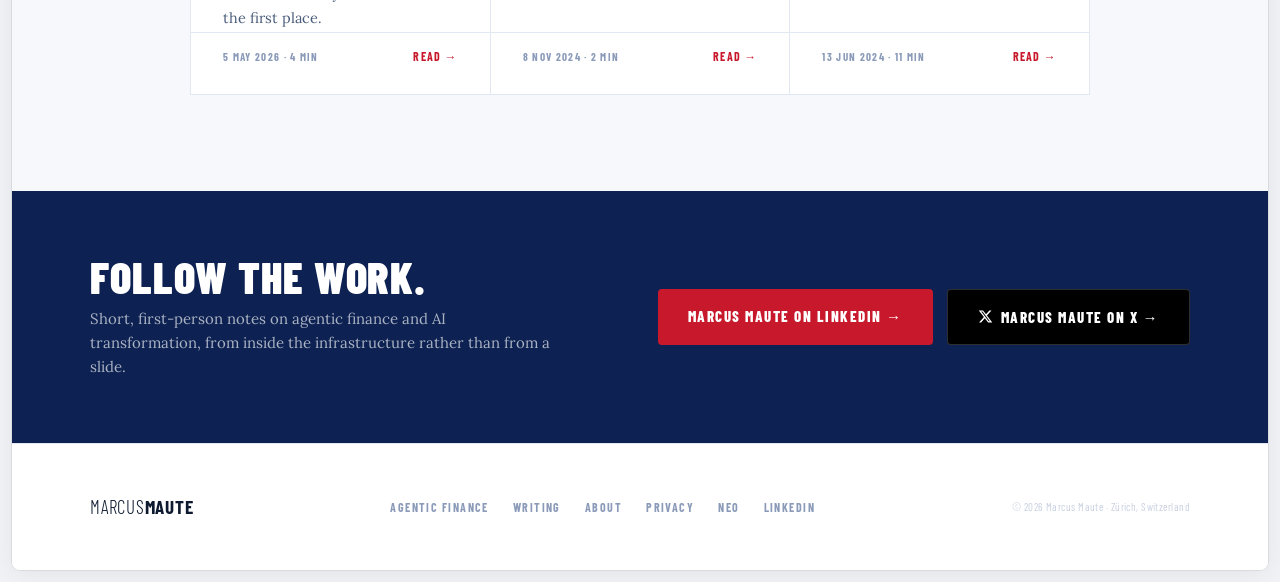
==== commit aa2bfeb0: "Measure both sites, and say so: beacon plus a privacy notice Cloudflare Web Analytics now runs on ev" ====
--- a/index.html
+++ b/index.html
@@ -677,6 +677,16 @@
   of the 1921 New York Tribune article, reproduced as a historical document.
   https://www.marcusmaute.com/blog/energy-currency.html
 
+## Privacy
+
+marcusmaute.com sets no cookies, runs no advertising and has no forms, accounts or newsletter. Fonts
+are self-hosted in `assets/fonts` and images are served from this domain, so nothing loads from a
+third party except the Cloudflare Web Analytics beacon (cookieless, aggregate only, live since
+27 September 2026). The site is hosted on Cloudflare Pages, which processes connection data such as
+IP addresses to deliver and protect the service. The Human/Agent toggle's state is stored only in
+the visitor's own browser (`localStorage`, key `mm-mode`) and never leaves the device. Full notice:
+https://www.marcusmaute.com/privacy/index.html
+
 ## Every page on this site
 
 - Home — https://www.marcusmaute.com/
@@ -684,6 +694,7 @@
 - Agentic Finance (my own page) — https://www.marcusmaute.com/agentic-finance/index.html
 - Writing — https://www.marcusmaute.com/blog/index.html
 - About — https://www.marcusmaute.com/about/index.html
+- Privacy — https://www.marcusmaute.com/privacy/index.html
 </script><!--/AGENT-MD-->
 <!--/AGENT-VIEW-->
 
@@ -694,6 +705,7 @@
       <a href="agentic-finance/index.html">Agentic Finance</a>
       <a href="blog/index.html">Writing</a>
       <a href="about/index.html">About</a>
+      <a href="privacy/index.html">Privacy</a>
       <a href="https://github.com/DerMarcus/nftneo" target="_blank" rel="noopener">Neo</a>
       <a href="https://www.linkedin.com/in/marcusmaute/" target="_blank" rel="noopener">LinkedIn</a>
     </div>
@@ -703,5 +715,7 @@
 
 <script src="assets/js/site.js" defer></script>
 </div>
+<!-- Cloudflare Web Analytics: cookieless, aggregate counts only, no individual tracking -->
+<script type='module' src='https://static.cloudflareinsights.com/beacon.min.js' data-cf-beacon='{"token": "fca65061fb8f42639080c04ff510cb04"}'></script>
 </body>
 </html>
